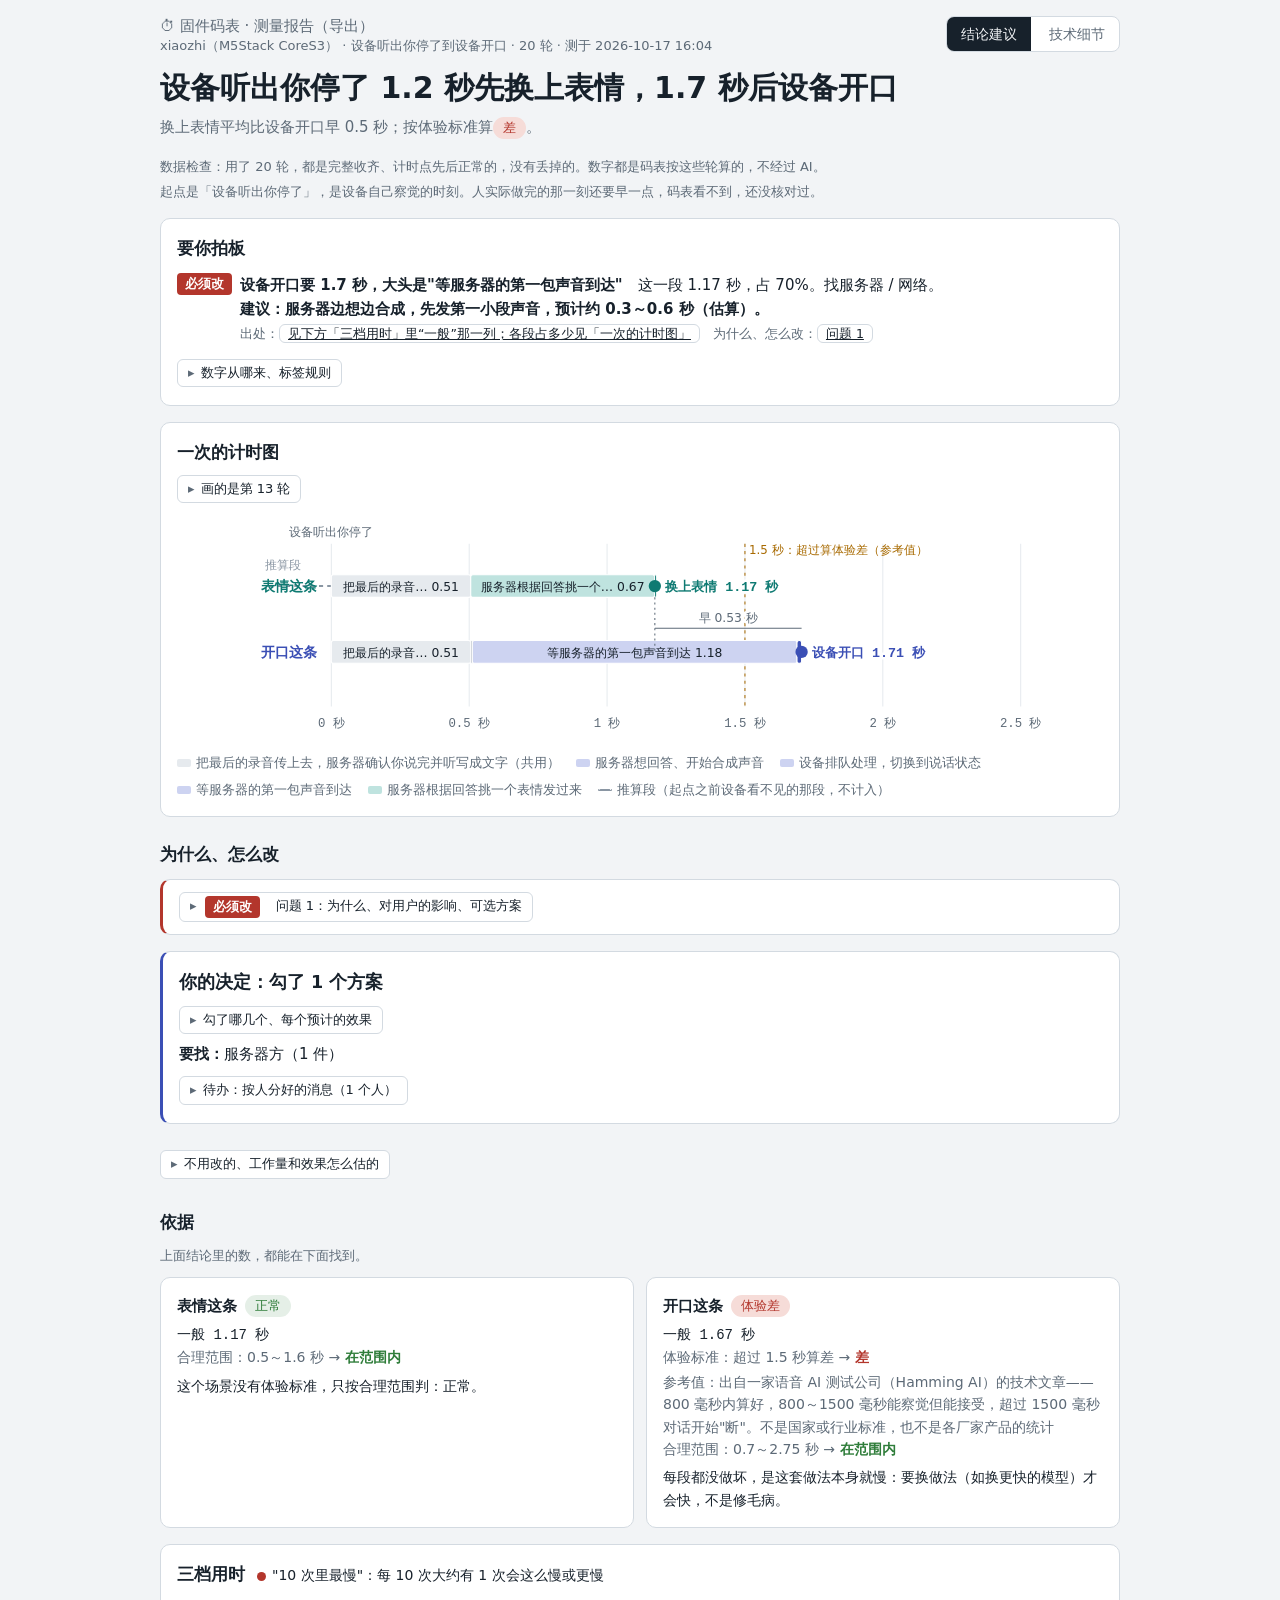
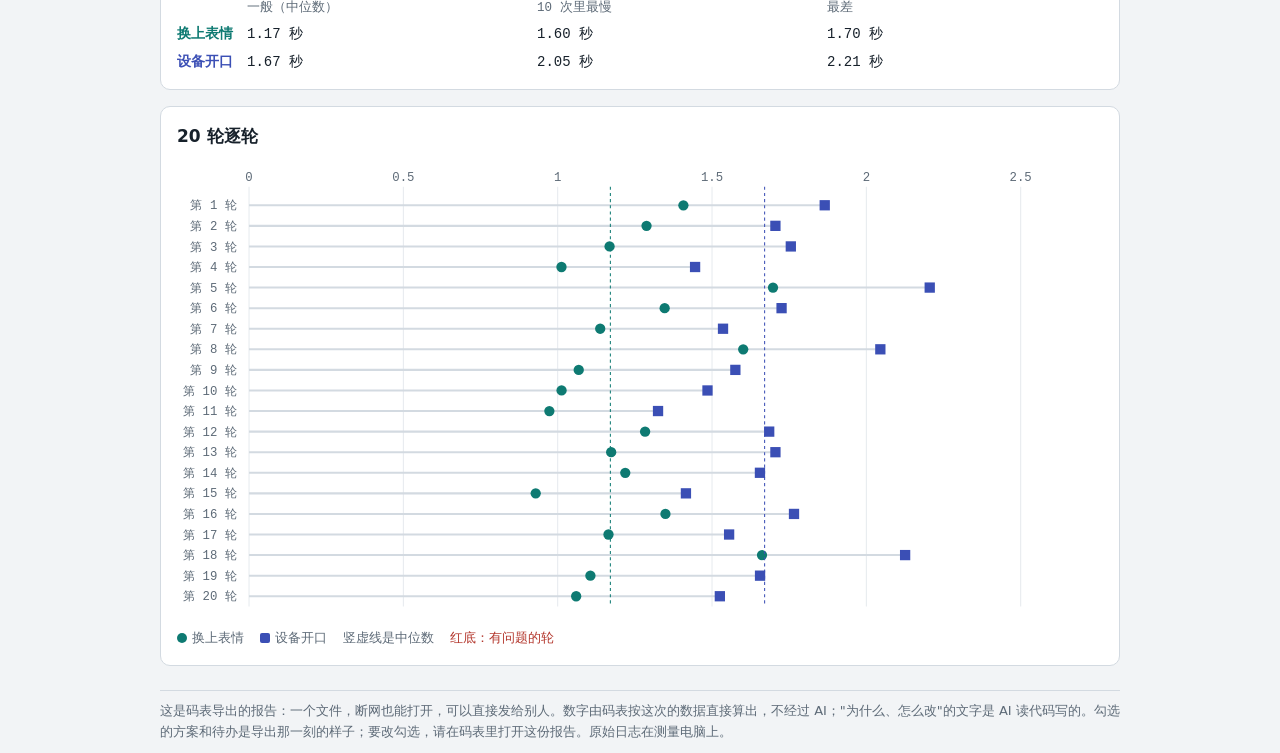
==== docs/示例/小智-说完话到开口.html @ cdbef6f5 "README 加报告样例：小智 10-17 真机实测 20 轮（去掉本机路径）" ====
<!doctype html><html lang="zh-CN"><head><meta charset="utf-8"><meta name="viewport" content="width=device-width,initial-scale=1"><title>码表报告 · xiaozhi（M5Stack CoreS3） · 设备听出你停了到设备开口 · 20 轮</title><style>/* 布局：仪表读数式，图按通用数据画（起点 + 几条线 + 每条线的段） */
:root{
  --bg:#f2f4f6; --panel:#ffffff; --fg:#17212b; --muted:#5d6a77; --line:#d3dae1; --soft:#e6eaee;
  --face:#0e7a72; --face-soft:#bfe3df; --speak:#3b4fb5; --speak-soft:#cdd3f1;
  --ok:#2f7d3a; --warn:#a86a00; --bad:#b3362c; --bad-soft:#f6dcd8; --est:#8a96a3;
  --sans:"Noto Sans SC","PingFang SC","Microsoft YaHei",system-ui,sans-serif;
  --mono:"JetBrains Mono",ui-monospace,"SFMono-Regular",Menlo,Consolas,monospace;
}
@media (prefers-color-scheme: dark){:root:not([data-theme="light"]){
  --bg:#12171c; --panel:#1a2128; --fg:#e4e9ee; --muted:#9aa7b4; --line:#323c46; --soft:#232c35;
  --face:#4cc3b8; --face-soft:#1d4743; --speak:#8b9cf0; --speak-soft:#2c3460;
  --ok:#6cc27a; --warn:#e0a640; --bad:#f07a6e; --bad-soft:#4a2421; --est:#7c8894; color-scheme:dark}}
:root[data-theme="dark"]{
  --bg:#12171c; --panel:#1a2128; --fg:#e4e9ee; --muted:#9aa7b4; --line:#323c46; --soft:#232c35;
  --face:#4cc3b8; --face-soft:#1d4743; --speak:#8b9cf0; --speak-soft:#2c3460;
  --ok:#6cc27a; --warn:#e0a640; --bad:#f07a6e; --bad-soft:#4a2421; --est:#7c8894; color-scheme:dark}
body{background:var(--bg);color:var(--fg);font-family:var(--sans);font-size:15px;line-height:1.6}
.wrap{max-width:980px;margin:0 auto;padding:20px 16px 60px}
.num{font-family:var(--mono);font-variant-numeric:tabular-nums}
header.top{display:flex;flex-wrap:wrap;gap:12px;align-items:center;justify-content:space-between;margin-bottom:16px}
.crumb{color:var(--muted);font-size:13px}
.crumb b{color:var(--fg);font-weight:500}
.drop{border:1.5px dashed var(--line);border-radius:10px;padding:16px;text-align:center;display:flex;flex-direction:column;gap:4px;align-items:center}
.hiwrap{margin-top:12px}.hiwrap>summary{cursor:pointer}
.list .devrow>button.pill{border:1px solid var(--line);border-radius:6px;padding:4px 10px;background:var(--panel);flex:none;font-size:13px}
.devrow{display:flex;justify-content:space-between;align-items:center;gap:8px;padding:6px 2px 10px;border-bottom:1px solid var(--soft)}
.bigask{display:flex;flex-direction:column;align-items:center;gap:6px;text-align:center;border:2px solid var(--speak);border-radius:12px;padding:18px;margin:12px 0}.bigask b{font-size:24px}.bigask.ok{border-color:var(--ok)}.bigask.ok b{color:var(--ok)}
.bgp{font:inherit;display:inline-flex;align-items:center;gap:6px;font-size:13px;color:var(--fg);border:1px solid var(--line);border-radius:999px;padding:3px 10px;margin-right:8px;cursor:pointer;background:var(--panel)}.bgp.ok{color:var(--ok);border-color:var(--ok);cursor:default}.bgp.warn{color:var(--warn);border-color:var(--warn)}
.bgrow{border-top:1px solid var(--line);margin-top:12px;padding-top:10px;font-size:14px;color:var(--fg)}
.bgjob{border-top:1px solid var(--line);margin-top:12px;padding-top:12px}
.chiprow{display:grid;grid-template-columns:7.5em 1fr;gap:10px;align-items:center;margin-top:8px}.chiprow>.note{white-space:nowrap}
.spin{display:inline-block;width:.9em;height:.9em;border:2px solid var(--line);border-top-color:var(--speak);border-radius:50%;animation:sp 1s linear infinite;vertical-align:-2px}@keyframes sp{to{transform:rotate(360deg)}}
.lnk2{border:1px solid var(--line);border-radius:6px;background:none;font:inherit;color:var(--fg);padding:1px 8px;cursor:pointer}
.mock{display:inline-block;font-size:12px;color:var(--warn);border:1px solid var(--warn);border-radius:4px;padding:0 6px;margin-left:8px}
.seg{display:inline-flex;border:1px solid var(--line);border-radius:8px;overflow:hidden;background:var(--panel)}
.seg button{border:0;background:none;color:var(--muted);font:inherit;font-size:14px;padding:6px 14px;cursor:pointer}
.seg button[aria-pressed="true"]{background:var(--fg);color:var(--bg)}
button:focus-visible{outline:2px solid var(--speak);outline-offset:2px}
h1{font-size:clamp(22px,4vw,30px);line-height:1.35;font-weight:700;margin:0 0 6px;text-wrap:balance}
h2{font-size:17px;margin:0 0 10px;font-weight:700}
.sub{color:var(--muted);margin:0 0 18px}
[hidden]{display:none!important}
.panel{background:var(--panel);border:1px solid var(--line);border-radius:10px;padding:16px}
.stack{display:flex;flex-direction:column;gap:16px}
.grid3{display:grid;grid-template-columns:repeat(auto-fit,minmax(240px,1fr));gap:12px}
.chip{display:inline-block;font-size:12.5px;font-weight:500;border-radius:999px;padding:1px 10px;white-space:nowrap}
.c-ok{color:var(--ok);background:color-mix(in srgb,var(--ok) 12%,transparent)}
.c-warn{color:var(--warn);background:color-mix(in srgb,var(--warn) 14%,transparent)}
.c-bad{color:var(--bad);background:var(--bad-soft)}
.c-est{color:var(--est);background:color-mix(in srgb,var(--est) 14%,transparent)}
.legend{display:flex;flex-wrap:wrap;gap:6px 16px;font-size:13px;color:var(--muted);margin-top:8px}
.sw{display:inline-block;width:14px;height:8px;border-radius:2px;vertical-align:middle;margin-right:5px}
.scroll{overflow-x:auto}
svg text{font-family:var(--sans)}
table{border-collapse:collapse;width:100%;font-size:14px}
th,td{text-align:left;padding:8px 10px;border-bottom:1px solid var(--soft);vertical-align:top}
th{color:var(--muted);font-weight:500;font-size:13px}
td.r,th.r{text-align:right}
.late{background:var(--bad-soft)}
.stale{border-color:var(--warn);background:color-mix(in srgb,var(--warn) 8%,transparent)}
.decide li{margin-bottom:6px}
.card h3{margin:0 0 6px;font-size:15px;display:flex;gap:8px;align-items:center;flex-wrap:wrap}
.card p{margin:0;color:var(--muted);font-size:14px}
.big{font-size:28px;font-weight:600;line-height:1.2}
.tiers{display:grid;grid-template-columns:auto repeat(3,1fr);gap:4px 14px;align-items:baseline;font-size:14px}
.tiers .h{color:var(--muted);font-size:12.5px}
.note{font-size:13px;color:var(--muted)}
@media (prefers-reduced-motion:no-preference){.view{animation:fade .25s ease}@keyframes fade{from{opacity:.4}to{opacity:1}}}
.apphd{position:sticky;top:0;z-index:4;background:var(--bg);border-bottom:1px solid var(--line);margin:0 -16px 12px;padding:10px 16px;display:flex;justify-content:space-between;align-items:center;gap:8px}
.brand{border:0;background:none;font:inherit;font-size:17px;font-weight:600;color:var(--fg);cursor:pointer;padding:0}.apphd-r{display:flex;gap:8px}.apphd .pill[aria-current=page]{border-color:var(--fg);color:var(--fg);font-weight:500}
.flow{list-style:none;margin:0 0 14px;padding:0;display:flex;flex-wrap:wrap;gap:6px;align-items:center;font-size:13.5px}.flow li{display:flex;align-items:center;gap:6px;color:var(--muted)}.flow li+li:before{content:'→';color:var(--line)}
.flow .fs{border:1px solid var(--line);border-radius:999px;padding:3px 10px;background:none;font:inherit;color:inherit}.flow .fs.done{color:var(--ok);border-color:color-mix(in srgb,var(--ok) 40%,transparent);cursor:pointer}.flow .fs.cur{color:var(--fg);border-color:var(--fg);font-weight:600}.flow .fs.cur.bad{color:var(--bad);border-color:var(--bad)}.flow .fs.goon{color:var(--fg);border-color:var(--fg);border-style:dashed;cursor:pointer}.flow .fs.skip{text-decoration:line-through;opacity:.55}
.why{border-left:3px solid var(--speak);background:var(--panel);padding:10px 14px;border-radius:0 8px 8px 0;font-size:14px;color:var(--muted);margin-bottom:16px}
.why b{color:var(--fg)}
.field{display:flex;flex-direction:column;gap:6px}
.field label{font-size:13px;color:var(--muted)}
.inrow{display:flex;flex-wrap:wrap;gap:8px}
.inrow input{flex:1 1 260px;min-width:0}
input[type=text]{font:inherit;font-size:15px;padding:9px 12px;border:1px solid var(--line);border-radius:8px;background:var(--bg);color:var(--fg)}
.btn{font:inherit;font-size:14.5px;border:1px solid var(--line);background:var(--panel);color:var(--fg);padding:8px 16px;border-radius:8px;cursor:pointer}
.btn.pri{background:var(--fg);color:var(--bg);border-color:var(--fg)}
.btn:hover{border-color:var(--fg)}
.pills{display:flex;flex-wrap:wrap;gap:6px}
.acts{display:flex;flex-wrap:wrap;gap:8px}
.pill{font:inherit;font-size:13px;border:1px solid var(--line);background:var(--panel);color:var(--fg);padding:3px 10px;border-radius:6px;cursor:pointer}.pill:hover{border-color:var(--fg)}
.status{display:flex;flex-wrap:wrap;gap:6px 16px;font-size:13px;color:var(--muted)}
.dot{display:inline-block;width:8px;height:8px;border-radius:50%;margin-right:6px;vertical-align:middle}
.steps{display:flex;flex-direction:column;gap:14px}
.stepn{font-family:var(--mono);font-size:12px;color:var(--muted)}
.proj{display:flex;flex-direction:column;gap:8px;cursor:pointer;text-align:left;font:inherit;color:inherit}
.proj:hover{border-color:var(--fg)}
.proj .k{font-size:12.5px;color:var(--muted)}
.proj .v{font-size:22px;font-weight:600}
.up{color:var(--bad)} .down{color:var(--ok)}
.chat{display:flex;flex-direction:column;gap:10px}
.msg{max-width:42em;padding:10px 14px;border-radius:10px;font-size:14.5px}
.msg.me{align-self:flex-end;background:var(--fg);color:var(--bg)}
.msg.ai{align-self:flex-start;background:var(--soft)}
.drop{border:2px dashed var(--line);border-radius:10px;padding:22px;text-align:center;color:var(--muted)}
.list{display:flex;flex-direction:column}
.list button{display:flex;justify-content:space-between;gap:12px;flex-wrap:wrap;border:0;border-bottom:1px solid var(--soft);background:none;font:inherit;color:inherit;padding:10px 2px;text-align:left;cursor:pointer}
.list button:hover{color:var(--speak)}
.lrow{display:flex;align-items:center;gap:10px;border-bottom:1px solid var(--soft)}.lrow>button[data-open]{flex:1;border-bottom:0}.list .lrow>button.pill{flex:none;border:1px solid var(--line);border-radius:6px;padding:4px 10px;background:var(--panel);font-size:13px;border-bottom:1px solid var(--line)}
.rtstep{display:grid;grid-template-columns:8.5em 4.5em 1fr;gap:4px 10px;align-items:baseline;padding:8px 0;border-bottom:1px solid var(--soft)}.rtstep.skip{opacity:.6}
.rtta{width:100%;min-height:3.2em;font:inherit;padding:8px;border:1px solid var(--soft);border-radius:8px;background:var(--bg);color:inherit;box-sizing:border-box}
.todo{padding:40px 16px;text-align:center;color:var(--muted)}
.modal{position:fixed;inset:0;z-index:10;background:color-mix(in srgb,var(--fg) 45%,transparent);display:flex;align-items:center;justify-content:center;padding:16px}
.dlg{background:var(--panel);border:1px solid var(--line);border-radius:12px;max-width:520px;width:100%;padding:20px;box-shadow:0 12px 40px color-mix(in srgb,var(--fg) 25%,transparent)}
.dlg h2{font-size:19px}
.dlg .acts{display:flex;flex-wrap:wrap;gap:8px;justify-content:flex-end;margin-top:16px}
.kv{display:grid;grid-template-columns:7em 1fr;gap:4px 12px;font-size:14px;margin:10px 0}
.kv dt{color:var(--muted)} .kv dd{margin:0}
.radio{display:flex;flex-direction:column;gap:8px}
.radio label{display:flex;gap:10px;align-items:flex-start;border:1px solid var(--line);border-radius:8px;padding:10px 12px;cursor:pointer}
.radio label:has(input:checked){border-color:var(--fg)}
.radio small{display:block;color:var(--muted);font-size:13px}
.tabs{display:inline-flex;gap:4px;margin-bottom:8px}
.code{font-family:var(--mono);font-size:13px;background:var(--soft);padding:2px 6px;border-radius:4px}
ol.guide{margin:0;padding-left:1.4em;font-size:14px}
ol.guide li{margin-bottom:4px}
ol.isteps{list-style:none;margin:10px 0;padding:0;font-size:14px}
.istep{display:flex;gap:10px;padding:6px 0;color:var(--muted)}
.istep>b{flex:0 0 22px;height:22px;border-radius:50%;display:grid;place-items:center;font-size:12px;background:var(--soft)}
.istep span{flex:1;min-width:0}.istep small{display:block;font-size:12px;color:var(--muted)}
.istep.ok,.istep.cur,.istep.bad{color:var(--fg)}
.istep.ok>b{background:var(--ok);color:#fff}.istep.cur>b{background:var(--speak);color:#fff}.istep.bad>b{background:var(--bad);color:#fff}
.pbar{display:block;height:6px;background:var(--soft);border-radius:3px;margin-top:4px;overflow:hidden}.pbar i{display:block;height:100%;background:var(--speak);transition:width .4s}
.ilog{display:flex;gap:8px;align-items:center;flex-wrap:wrap;background:var(--soft);border-radius:6px;padding:6px 10px;margin-bottom:8px}
.ilog code{font-family:var(--mono);font-size:12px;flex:1;min-width:0;overflow-wrap:anywhere}
.srow{display:flex;justify-content:space-between;gap:10px;flex-wrap:wrap;padding:6px 0;border-bottom:1px solid var(--soft);font-size:14px}
.srow2{display:grid;grid-template-columns:auto 1fr auto;gap:10px;align-items:start;padding:10px 0;border-bottom:1px solid var(--soft)}
.srow2.off,.cseg.off{opacity:.4}.srow2 .ck{display:flex;gap:6px;align-items:center}
.c-warn{color:var(--warn);background:color-mix(in srgb,var(--warn) 12%,transparent)}.c-face{color:var(--face);background:color-mix(in srgb,var(--face) 12%,transparent)}
.c-speak{color:var(--speak);background:color-mix(in srgb,var(--speak) 12%,transparent)}.c-gray{color:var(--muted);background:var(--soft)}
.detail{background:var(--soft);border-radius:8px;padding:10px 12px}
.h3{font-size:15px;margin:14px 0 6px;display:flex;gap:6px;align-items:center}
.cseg{display:flex;gap:10px;padding:6px 0}.cbar{flex:0 0 6px;border-radius:3px}
.diff{font-family:var(--mono);font-size:12.5px;background:var(--soft);border-radius:6px;padding:8px 10px;overflow-x:auto;margin:8px 0;line-height:1.6}
.diff .add{color:var(--ok)}.diff .more{color:var(--muted)}
.vcards{display:grid;grid-template-columns:repeat(auto-fit,minmax(220px,1fr));gap:10px}
.vcard{border:1px solid var(--line);border-radius:8px;padding:12px}.vcard.on{border-color:var(--ok)}.vcard h3{margin:0 0 4px;font-size:16px}
details.mapbox summary{cursor:pointer;list-style-position:inside}
.rtab{width:100%;border-collapse:collapse;font-size:14px}.rtab th{text-align:left;font-weight:500;color:var(--muted);border-bottom:1px solid var(--line);padding:6px 4px}.rtab td{border-bottom:1px solid var(--soft);padding:6px 4px}.rtab tr.off{opacity:.55}
.phs{display:flex;flex-wrap:wrap;justify-content:center;gap:6px;font-size:14px;color:var(--muted);margin-bottom:14px}.phs b{font-weight:400}.phs .ok{color:var(--ok)}.phs .cur{color:var(--fg);font-weight:600}
.okbar{background:color-mix(in srgb,var(--ok) 12%,var(--panel));border:1px solid var(--ok);border-radius:8px;padding:10px 14px;color:var(--fg);font-weight:600}
.sq[data-tip]{cursor:help}.sq[data-tip]:hover,.sq[data-tip]:focus{outline:2px solid var(--fg);outline-offset:1px}
#tip{position:fixed;z-index:60;pointer-events:none;background:var(--panel);color:var(--fg);border:1px solid var(--line);border-radius:8px;padding:8px 10px;font-size:13px;line-height:1.6;box-shadow:0 4px 14px rgba(0,0,0,.15);max-width:320px}
.eblk{border-top:1px solid var(--line);padding:10px 0 4px}.ehead{display:flex;justify-content:space-between;align-items:center;gap:8px}
.ev{font-size:13px;font-weight:600;padding:2px 8px;border-radius:10px;white-space:nowrap}.ev.ok{color:var(--ok);background:color-mix(in srgb,var(--ok) 12%,transparent)}.ev.warn{color:var(--warn);background:color-mix(in srgb,var(--warn) 14%,transparent)}
.estrip{display:flex;align-items:center;gap:10px;margin:4px 0;flex-wrap:wrap}.elab{font-size:13px;min-width:9em}.ecells{display:flex;gap:2px}.ecell{display:inline-block;height:16px;border-radius:3px;background:var(--line)}
.hit{cursor:help}
.cform{display:grid;grid-template-columns:8em 1fr;gap:16px;margin:16px 0 4px;padding-top:14px;border-top:1px solid var(--line)}.cform dt{font-weight:600;font-size:14px;padding-top:4px}.cform dd{margin:0;min-width:0}
@media (max-width:600px){.cform{grid-template-columns:1fr;gap:4px}.cform dd{margin-bottom:12px}}
.tgl{display:inline-flex;align-items:center;gap:8px;background:none;border:0;font:inherit;font-size:14px;color:var(--fg);cursor:pointer;padding:2px 0}.tgl .trk{width:38px;height:22px;border-radius:11px;background:var(--line);position:relative;transition:background .15s}.tgl .trk::after{content:'';position:absolute;left:3px;top:3px;width:16px;height:16px;border-radius:50%;background:#fff;transition:left .15s;box-shadow:0 1px 2px rgba(0,0,0,.3)}.tgl[aria-checked="true"] .trk{background:var(--ok)}.tgl[aria-checked="true"] .trk::after{left:19px}.tgl:focus-visible{outline:2px solid var(--fg);outline-offset:2px;border-radius:6px}
.errbox{border:1px solid var(--bad);border-left-width:4px;border-radius:8px;padding:10px 14px;background:color-mix(in srgb,var(--bad) 6%,var(--panel));color:var(--fg);font-size:14px;line-height:1.7}
.sqs{display:flex;flex-wrap:wrap;justify-content:center;gap:5px;margin:8px 0}.sq{display:inline-block;width:18px;height:18px;border-radius:4px;border:1px solid var(--line)}
.pickrow{display:flex;flex-wrap:wrap;gap:10px;align-items:center;margin-top:10px}.pickrow label{display:flex;gap:6px;align-items:center;font-size:14px}.pickrow select{font:inherit;font-size:14px;padding:4px 8px;border:1px solid var(--line);border-radius:6px;background:var(--panel);color:var(--fg)}
.tcards{display:grid;grid-template-columns:repeat(auto-fit,minmax(160px,1fr));gap:10px}.tcard{border:1px solid var(--line);border-radius:8px;padding:10px 12px;display:flex;flex-direction:column;gap:2px}.tcard b{font-size:24px}
.chat{display:flex;flex-direction:column;gap:8px}.msg{max-width:85%;padding:8px 12px;border-radius:10px;font-size:14px;line-height:1.6}.msg.you{align-self:flex-end;background:var(--speak-soft)}.msg.ai{align-self:flex-start;background:var(--soft)}
.ruler{display:grid;grid-template-columns:minmax(180px,1fr) minmax(260px,1.6fr);gap:12px;align-items:center;padding:10px 0;border-bottom:1px solid var(--soft)}
@media (max-width:640px){.ruler{grid-template-columns:1fr}}
details.panel>summary{list-style-position:inside}
details.manual{margin-top:8px}
.lvtag{display:inline-block;flex:0 0 auto;font-size:12.5px;font-weight:700;border-radius:4px;padding:1px 8px;margin-right:8px;white-space:nowrap}
.lv-must{background:var(--bad);color:#fff}.lv-should{background:var(--warn);color:#fff}.lv-ok{background:var(--soft);color:var(--muted)}
ul.decide{list-style:none;padding:0;margin:0}ul.decide li{display:flex;align-items:flex-start;gap:0;margin-bottom:12px}
.src{font-size:13px;color:var(--muted)}
.lnk{font:inherit;font-size:12.5px;border:1px solid var(--line);background:var(--panel);color:var(--fg);padding:1px 8px;border-radius:6px;cursor:pointer;margin:2px 0}.lnk:hover{border-color:var(--fg)}
details.lvwhy{margin-top:8px}
.wk{display:inline-block;font-size:12.5px;font-weight:700;border-radius:4px;padding:0 8px}
.wk-s{background:color-mix(in srgb,var(--ok) 16%,transparent);color:var(--ok)}.wk-m{background:color-mix(in srgb,var(--warn) 16%,transparent);color:var(--warn)}.wk-l{background:var(--bad-soft);color:var(--bad)}.wk-u{background:var(--soft);color:var(--muted)}
.tiernote{font-size:14px;font-weight:500;color:var(--fg)}.rdot{display:inline-block;width:9px;height:9px;border-radius:50%;background:var(--bad);margin-right:6px;vertical-align:middle}
.lights{display:flex;flex-wrap:wrap;gap:6px 10px;align-items:center;font-size:14.5px;margin:8px 0 14px}.lsep{color:var(--line)}
.miss{outline:2px solid var(--bad)!important;outline-offset:3px;border-radius:10px}
.toast{position:fixed;left:50%;transform:translateX(-50%);top:90px;z-index:30;padding:12px 22px;border-radius:10px;border:1px solid var(--ok);background:var(--panel);color:var(--fg);font-size:15px;box-shadow:0 8px 28px color-mix(in srgb,var(--fg) 25%,transparent)}
.dlg{max-height:88vh;overflow:auto}
.found{margin:6px 0 10px;padding-left:1.4em;font-size:14px}.found li{margin:2px 0}
.edit{margin:8px 0 4px 34px;padding:10px 12px;border:1px solid var(--line);border-radius:8px;background:var(--soft)}.edit .inrow{margin:6px 0}.edit label{font-size:13.5px;color:var(--muted)}
.dlist .drow{display:grid;grid-template-columns:2em 1fr auto;gap:8px;align-items:center;padding:8px 0;border-bottom:1px solid var(--line)}.dlist pre{grid-column:2/4;margin:4px 0 0}
.need{outline:2px solid var(--warn)!important;outline-offset:3px;border-radius:8px}
/* 点不了的按钮明显发灰；"还差：……"小字放在按钮正下方（决策 143） */
.btn.pri[aria-disabled="true"],.btn[aria-disabled="true"],.btn:disabled,.btn.pri:disabled{background:var(--soft);color:var(--muted);border-color:var(--line);cursor:not-allowed;opacity:.6;box-shadow:none}
.needwrap{display:inline-flex;flex-direction:column;align-items:flex-end;gap:3px;vertical-align:top}
.needwrap .gate{color:var(--warn);font-size:12px;line-height:1.3;white-space:nowrap}.gate.hit{font-weight:600}
.stepcard{border:1px solid var(--line);border-radius:10px;background:var(--panel);padding:12px 16px;margin:0 0 14px}
.stepcard .sc-hd{display:flex;flex-wrap:wrap;gap:4px 12px;align-items:baseline;margin-bottom:6px}.stepcard .sc-hd b{font-size:16px}
.stepcard dl{display:grid;grid-template-columns:5em 1fr;gap:4px 10px;margin:0;font-size:14.5px}.stepcard dt{color:var(--muted)}.stepcard dd{margin:0}
.stepcard dd.sc-todo{font-weight:600}
@media (max-width:560px){.stepcard dl{grid-template-columns:1fr}.stepcard dt{margin-top:4px}}
.flash{animation:hl 1.6s ease}@keyframes hl{0%,40%{box-shadow:0 0 0 3px var(--speak)}100%{box-shadow:none}}
details:not(.panel):not(.mapbox)>summary{display:inline-flex;align-items:center;gap:6px;border:1px solid var(--line);border-radius:6px;padding:3px 10px;font-size:13px;color:var(--fg);background:var(--panel);cursor:pointer;list-style:none;margin:2px 0}
details:not(.panel):not(.mapbox)>summary::-webkit-details-marker{display:none}
details:not(.panel):not(.mapbox)>summary::before{content:'▸';color:var(--muted)}details[open]:not(.panel):not(.mapbox)>summary::before{content:'▾'}
details:not(.panel):not(.mapbox)>summary:hover{border-color:var(--fg)}
.why p{margin:0 0 4px}.why p:last-child{margin:0}
ul.notes{margin:6px 0 0;padding-left:1.2em;font-size:13px;color:var(--muted)}ul.notes li{margin-bottom:3px}
table.num td.r,table.num th.r{white-space:nowrap}
.todo1{border:1px solid var(--line);border-radius:8px;margin-top:10px;overflow:hidden}.todoh{display:flex;justify-content:space-between;align-items:center;gap:8px;flex-wrap:wrap;padding:8px 12px;background:var(--soft)}
.todo1 pre{white-space:pre-wrap;margin:0;padding:12px;font-size:13.5px;font-family:var(--sans);background:var(--bg)}
.optdev{border-left:3px solid var(--line);padding:4px 0 4px 10px;margin-top:8px}.optdev.on{border-left-color:var(--ok)}

#verseg{margin-left:auto}#v-exp{padding:6px 14px;font-size:14px}

/* 选板子：输入框下面直接列出匹配的板子（决策 104） */
.bpick{position:relative;max-width:34em}
.bpick input{width:100%;box-sizing:border-box}
.bdrop{position:absolute;left:0;right:0;top:calc(100% + 4px);z-index:20;max-height:16em;overflow:auto;background:var(--card,var(--bg));border:1px solid var(--line);border-radius:8px;box-shadow:0 6px 20px rgba(0,0,0,.12)}
.bopt{padding:8px 10px;cursor:pointer;font-size:14.5px}
.bopt.hi,.bopt:hover{background:var(--bg2,rgba(0,0,0,.05))}
.bopt[aria-selected="true"]{font-weight:600}

/* 正在做的那一步：序号外面转圈（决策 105） */
.istep.cur>b{position:relative}
.istep.cur>b::after{content:"";position:absolute;inset:-4px;border:2px solid transparent;border-top-color:var(--speak);border-right-color:var(--speak);border-radius:50%;animation:sp 1s linear infinite}
@media (prefers-reduced-motion:reduce){.istep.cur>b::after{animation-duration:3s}}

.logtail{max-height:18em;overflow:auto;background:var(--soft);border-radius:6px;padding:8px 10px;font:12px/1.5 var(--mono);white-space:pre-wrap;overflow-wrap:anywhere;margin:0 0 8px}

/* 选好板子：框里是全称，前面一个对勾（决策 120） */
.bpick.picked input{border-color:var(--ok);padding-left:2em;font-weight:600}
.bpick.picked::before{content:"✓";position:absolute;left:.7em;top:50%;transform:translateY(-50%);color:var(--ok);font-weight:700;pointer-events:none}

/* 提示的颜色跟着内容走（决策 129） */
.toast{display:flex;gap:12px;align-items:flex-start;max-width:min(92vw,560px)}
.toast.t-ok{border-color:var(--ok)}
.toast.t-bad{border-color:var(--bad);border-width:2px;background:color-mix(in srgb,var(--bad) 7%,var(--panel))}
.toast.t-warn{border-color:var(--warn)}
.toast .tclose{border:0;background:none;font-size:20px;line-height:1;cursor:pointer;color:var(--muted);padding:0 2px}

/* 计时图的字垫一层底色：1.5 秒那条竖线不压住字（决策 137） */
svg text.halo{paint-order:stroke;stroke:var(--panel);stroke-width:5px;stroke-linejoin:round}
/* 一排按钮里有一个带"还差"小字：同排的按钮按顶部对齐，不被拉高（决策 143） */
:has(> .needwrap){align-items:flex-start}

.exphead{display:flex;justify-content:space-between;align-items:flex-start;gap:12px;flex-wrap:wrap;margin:16px 0 8px}.exphead h1{font-size:15px;margin:0;color:var(--muted);font-weight:500}.ck{font-size:16px;margin-right:4px}
.expnote{font-size:13px;color:var(--muted);border-top:1px solid var(--line);margin-top:24px;padding-top:10px}
@media print{.tabs{display:none}#v-dev-body{display:block!important;page-break-before:always}}</style></head>
<body><div class="wrap" style="max-width:960px;margin:0 auto;padding:0 16px">
<div class="exphead"><div><h1>⏱ 固件码表 · 测量报告（导出）</h1><div class="note">xiaozhi（M5Stack CoreS3） · 设备听出你停了到设备开口 · 20 轮 · 测于 2026-10-17 16:04</div></div>
<div class="tabs seg" role="group" aria-label="报告版本"><button id="tb-b" aria-pressed="true" onclick="sw('b')">结论建议</button><button id="tb-d" aria-pressed="false" onclick="sw('d')">技术细节</button></div></div>
<div id="v-boss-body"><div class="view"><div class="stack"><div><h1>设备听出你停了 1.2 秒先换上表情，1.7 秒后设备开口</h1><p class="sub">换上表情平均比设备开口早 0.5 秒；按体验标准算<span class="chip c-bad">差</span>。</p><p class="note" style="margin:4px 0 0">数据检查：用了 20 轮，都是完整收齐、计时点先后正常的，没有丢掉的。数字都是码表按这些轮算的，不经过 AI。</p><p class="note" style="margin:4px 0 0">起点是「设备听出你停了」，是设备自己察觉的时刻。人实际做完的那一刻还要早一点，码表看不到，还没核对过。</p></div>
  <section class="panel"><h2>要你拍板</h2><ul class="decide"><li><span class="lvtag lv-must">必须改</span><span><b>设备开口要 1.7 秒，大头是"等服务器的第一包声音到达"</b>　这一段 1.17 秒，占 70%。找服务器 / 网络。<br><b>建议：服务器边想边合成，先发第一小段声音，预计约 0.3～0.6 秒（估算）。</b><br><span class="src">出处：<a href="#sec-tiers" class="lnk">见下方「三档用时」里“一般”那一列；各段占多少见「一次的计时图」</a>　为什么、怎么改：<a href="#fix-0" class="lnk">问题 1</a></span></span></li></ul>
  <details class="lvwhy"><summary>数字从哪来、标签规则</summary><ul class="notes"><li>这里的数字都是码表按这次 20 轮数据直接算出来的，不经过 AI。</li><li>"为什么、怎么改"的文字是 AI 读代码写的。</li><li>要做哪些方案：在下方每个问题的方案表里勾选，结果汇总在 <a href="#my-pick" class="lnk">你的决定</a>。</li></ul>
  <ul class="notes"><li>标签按固定规则从数据算出，不由 AI 判断；只有一条时也照规则标。</li>
  <li><b class="lvtag lv-must">必须改</b>一般用时（中位数）超过"算慢"线，或体验标准判"差"，或"10 次里最慢"超过"算慢"线（每 10 次就有 1 次让人等太久）。</li>
  <li><b class="lvtag lv-should">建议改</b>偶尔特别慢、先后顺序反了，但不到每 10 次一次；或一般用时超出合理范围、没到"算慢"。</li>
  <li><b class="lvtag lv-ok">可以不改</b>在合理范围里，只是占时最多。</li></ul></details></section>
  <section class="panel" id="sec-tl"><h2>一次的计时图</h2><details class="lvwhy" style="margin:-4px 0 8px"><summary>画的是第 13 轮</summary><p class="note" style="margin:4px 0 0">画的是真实的一轮：第 13 轮。20 轮里它最接近一般情况，所以拿它当代表。<br>每轮的情况见下方「20 轮逐轮」图，一般、10 次里最慢、最差见「三档用时」。</p></details><div class="scroll"><svg viewBox="0 0 900 218" style="min-width:640px;width:100%" role="img" aria-label="计时图"><line x1="150" x2="150" y1="30" y2="188" stroke="var(--soft)"></line><text x="150" y="208" text-anchor="middle" font-size="12" fill="var(--muted)" class="num">0 秒</text><line x1="284" x2="284" y1="30" y2="188" stroke="var(--soft)"></line><text x="284" y="208" text-anchor="middle" font-size="12" fill="var(--muted)" class="num">0.5 秒</text><line x1="418" x2="418" y1="30" y2="188" stroke="var(--soft)"></line><text x="418" y="208" text-anchor="middle" font-size="12" fill="var(--muted)" class="num">1 秒</text><line x1="552" x2="552" y1="30" y2="188" stroke="var(--soft)"></line><text x="552" y="208" text-anchor="middle" font-size="12" fill="var(--muted)" class="num">1.5 秒</text><line x1="686" x2="686" y1="30" y2="188" stroke="var(--soft)"></line><text x="686" y="208" text-anchor="middle" font-size="12" fill="var(--muted)" class="num">2 秒</text><line x1="820" x2="820" y1="30" y2="188" stroke="var(--soft)"></line><text x="820" y="208" text-anchor="middle" font-size="12" fill="var(--muted)" class="num">2.5 秒</text><line x1="552" x2="552" y1="30" y2="188" stroke="var(--warn)" stroke-dasharray="3 4"></line><text x="556" y="40" font-size="11.5" fill="var(--warn)">1.5 秒：超过算体验差（参考值）</text><text x="150" y="22" text-anchor="middle" font-size="12" fill="var(--muted)">设备听出你停了</text><line x1="90" x2="150" y1="71" y2="71" stroke="var(--est)" stroke-dasharray="4 4" stroke-width="2"></line><text x="86" y="54" font-size="11.5" fill="var(--est)">推算段</text><text x="136" y="76" text-anchor="end" font-size="14" font-weight="700" fill="var(--face)">表情这条</text><rect x="150" y="60" width="135.51152000000002" height="22" fill="var(--soft)" stroke="var(--panel)" stroke-width="1" rx="2"><title>把最后的录音传上去，服务器确认你说完并听写成文字 0.51 秒</title></rect><text x="217.75576" y="76" text-anchor="middle" font-size="12" fill="var(--fg)">把最后的录音… 0.51<title>把最后的录音传上去，服务器确认你说完并听写成文字</title></text><rect x="285.51152" y="60" width="178.67801199999997" height="22" fill="var(--face-soft)" stroke="var(--panel)" stroke-width="1" rx="2"><title>服务器根据回答挑一个表情发过来 0.67 秒</title></rect><text x="374.850526" y="76" text-anchor="middle" font-size="12" fill="var(--fg)">服务器根据回答挑一个… 0.67<title>服务器根据回答挑一个表情发过来</title></text><rect x="464.189532" y="60" width="2" height="22" fill="var(--face)" stroke="var(--panel)" stroke-width="1" rx="2"><title>设备排队后把表情换上 0.00 秒</title></rect><circle cx="464.42832000000004" cy="71" r="6" fill="var(--face)"></circle><text x="474.42832000000004" y="76" font-size="13" font-weight="700" fill="var(--face)" class="num halo">换上表情 1.17 秒</text><text x="136" y="140" text-anchor="end" font-size="14" font-weight="700" fill="var(--speak)">开口这条</text><rect x="150" y="124" width="135.51152000000002" height="22" fill="var(--soft)" stroke="var(--panel)" stroke-width="1" rx="2"><title>把最后的录音传上去，服务器确认你说完并听写成文字 0.51 秒</title></rect><text x="217.75576" y="140" text-anchor="middle" font-size="12" fill="var(--fg)">把最后的录音… 0.51<title>把最后的录音传上去，服务器确认你说完并听写成文字</title></text><rect x="285.51152" y="124" width="3" height="22" fill="var(--est)" opacity=".6" stroke="var(--panel)" stroke-width="1" rx="1"><title>2 段很短，共 0.01 秒：服务器想回答、开始合成声音 0.00 秒；设备排队处理，切换到说话状态 0.00 秒</title></rect><rect x="287.071012" y="124" width="315.54239599999994" height="22" fill="var(--speak-soft)" stroke="var(--panel)" stroke-width="1" rx="2"><title>等服务器的第一包声音到达 1.18 秒</title></rect><text x="444.84220999999997" y="140" text-anchor="middle" font-size="12" fill="var(--fg)">等服务器的第一包声音到达 1.18<title>等服务器的第一包声音到达</title></text><rect x="602.6134079999999" y="124" width="4.441564000000085" height="22" fill="var(--speak)" stroke="var(--panel)" stroke-width="1" rx="2"><title>设备解开声音并送到喇叭 0.02 秒</title></rect><circle cx="607.054972" cy="135" r="6" fill="var(--speak)"></circle><text x="617.054972" y="140" font-size="13" font-weight="700" fill="var(--speak)" class="num halo">设备开口 1.71 秒</text><line x1="464.42832000000004" x2="464.42832000000004" y1="82" y2="135" stroke="var(--muted)" stroke-dasharray="2 3"></line><line x1="464.42832000000004" x2="607.054972" y1="112" y2="112" stroke="var(--muted)"></line><text x="535.7416460000001" y="106" text-anchor="middle" font-size="12" fill="var(--muted)" class="halo">早 0.53 秒</text></svg></div>
  <div class="legend"><span><i class="sw" style="background:var(--soft)"></i>把最后的录音传上去，服务器确认你说完并听写成文字（共用）</span><span><i class="sw" style="background:var(--speak-soft)"></i>服务器想回答、开始合成声音</span><span><i class="sw" style="background:var(--speak-soft)"></i>设备排队处理，切换到说话状态</span><span><i class="sw" style="background:var(--speak-soft)"></i>等服务器的第一包声音到达</span><span><i class="sw" style="background:var(--face-soft)"></i>服务器根据回答挑一个表情发过来</span><span><i class="sw" style="background:none;border-top:2px dashed var(--est);height:0"></i>推算段（起点之前设备看不见的那段，不计入）</span></div></section>
  <section class="stack"><h2 style="margin:8px 0 -6px">为什么、怎么改</h2><div class="panel" id="fix-0" style="border-left:3px solid var(--bad);padding-top:10px;padding-bottom:10px">
   <details class="fixmore"><summary style="display:inline-flex;gap:8px;align-items:center;flex-wrap:wrap"><span class="lvtag lv-must">必须改</span>问题 1：为什么、对用户的影响、可选方案<span hidden="">0</span></summary>
   <h3 style="margin:10px 0 8px">设备开口要 1.7 秒，大头是"等服务器的第一包声音到达"</h3>
   <p style="margin:0 0 6px"><b>为什么：</b>从说完话到开口，一般要 1.67 秒，体验标准判差。其中约 1.17 秒花在“等服务器的第一包声音到达”这一段，占了七成。这是 20 轮整体的一般水平（第 1～20 轮普遍如此），不是个别轮偶尔变慢：一般 1.17 秒，10 次最慢也只有 1.25 秒。另外，服务器在发来听写文字后几乎马上（约 0.003 秒）就说“开始说话”，所以“服务器想回答”那一段量出来几乎是 0，服务器想回答和合成声音的时间实际都算进了等第一包声音这一段。表情一般在听写文字后约 0.71 秒到，比第一包声音早约 0.46 秒。据此推断：服务器约 0.7 秒时已经有了回答的开头，剩下约 0.46 秒花在合成声音和传输上。服务器里面具体怎么分，码表看不见。</p><p style="margin:0 0 10px"><b>对用户的影响：</b>用户说完话后要等约 1.7 秒才听到回答，最慢一次超过 2.2 秒，会觉得设备反应迟钝、像没听见，忍不住再说一遍或去按按钮。</p>
   <div class="scroll"><table><thead><tr><th></th><th>方案</th><th>效果（估算）</th><th>代价</th><th>工作量</th><th>找谁</th></tr></thead><tbody><tr><td><span class="ck">☑</span></td><td><b>服务器边想边合成，先发第一小段声音</b> <span class="chip c-ok">建议</span></td><td>约 0.3～0.6 秒（估算）</td><td>服务器方要投入开发和调试</td><td><span class="wk wk-u">不确定</span><br><span class="note">改动都在服务器里，码表看不到服务器内部，工作量只能由服务器方评估</span></td><td>服务器方</td></tr><tr><td><span class="ck">☐</span></td><td><b>服务器换更快的回答模型或合成服务，或部署到离设备更近的地方</b></td><td>约 0.2～0.5 秒（估算）</td><td>可能多花服务器或第三方服务的钱，回答质量要重新验收</td><td><span class="wk wk-u">不确定</span><br><span class="note">要看服务器方现在用的是哪个模型、哪个合成服务、部署在哪里，码表看不到</span></td><td>服务器方</td></tr><tr><td><span class="ck">☐</span></td><td><b>设备在等待时先播一个短提示音，让用户知道“听到了”</b></td><td>实际等待时间约 0 秒；用户感觉上的等待约少 1 秒（估算）</td><td>只是掩盖等待，真正的时间没变；每次都听到提示音，有的用户可能会觉得烦</td><td><span class="wk wk-m">中</span><br><span class="note">要动播放流程，还得修改码表的计时标记，不只是加一个声音</span></td><td>固件研发 / 产品</td></tr></tbody></table></div><p style="margin:10px 0 0"><b>建议：</b>主要的时间花在服务器上，设备自己的几段都正常。建议先找服务器方做“边想边合成、先发第一小段声音”。设备播提示音只能让用户感觉快一点，等服务器方改完再决定要不要加。</p></details></div><div class="panel" id="my-pick" style="border-left:3px solid var(--speak)"><h3 style="margin:0 0 4px">你的决定：勾了 1 个方案</h3><details class="lvwhy"><summary>勾了哪几个、每个预计的效果</summary><ul style="margin:6px 0;padding-left:1.2em"><li>问题 1：服务器边想边合成，先发第一小段声音。预计约 0.3～0.6 秒（估算）。</li></ul></details>
   <p style="margin:6px 0"><b>要找：</b>服务器方（1 件）</p>
   
   
   <details class="lvwhy" data-todod="1"><summary>待办：按人分好的消息（1 个人）</summary><p class="note" style="margin:10px 0 6px">按人分好，每人一块，各自复制后贴到钉钉、微信或邮件里发给对方。</p><div class="todo1"><div class="todoh"><b>发给：服务器方</b></div><pre id="todo-0" data-who="服务器方">你好，这次用码表测了设备的反应速度，有 1 件事要请你处理：

1. 服务器边想边合成，先发第一小段声音
   为什么：设备开口要 1.7 秒，大头是"等服务器的第一包声音到达"。从说完话到开口，一般要 1.67 秒，体验标准判差。其中约 1.17 秒花在“等服务器的第一包声音到达”这一段，占了七成。这是 20 轮整体的一般水平（第 1～20 轮普遍如此），不是个别轮偶尔变慢：一般 1.17 秒，10 次最慢也只有 1.25 秒。另外，服务器在发来听写文字后几乎马上（约 0.003 秒）就说“开始说话”，所以“服务器想回答”那一段量出来几乎是 0，服务器想回答和合成声音的时间实际都算进了等第一包声音这一段。表情一般在听写文字后约 0.71 秒到，比第一包声音早约 0.46 秒。据此推断：服务器约 0.7 秒时已经有了回答的开头，剩下约 0.46 秒花在合成声音和传输上。服务器里面具体怎么分，码表看不见。
   怎么做：服务器方：回答一出第一个短句（甚至半句）就马上送去合成，合成出的第一小段立刻下发，不用等整句或整段回答生成完。固件不用改，现在的固件收到声音就能直接播。
   做完的标准：服务器方改完后用码表再测 20 轮：看“等服务器的第一包声音到达”一般值是否从 1.17 秒降到 0.8 秒以下，“开口这条”一般值是否降到 1.3 秒左右、体验标准不再判差；同时确认表情到达和第一包声音的时间差是否缩小。

做完告诉我，我用码表按同样的条件再测一次。</pre></div></details></div><details class="lvwhy"><summary>不用改的、工作量和效果怎么估的</summary><p class="note" style="margin:6px 0 0"><b>不用改的：</b>设备自己负责的几段都正常，不用改：设备排队处理、切换到说话状态一般 0.003 秒；设备解开声音并送到喇叭一般 0.014 秒；设备排队后把表情换上一般 0.001 秒，都在合理范围里。上传录音、听写成文字一般 0.53 秒，也在合理范围内。</p><ul class="notes"><li><b>工作量</b>只分大、中、小，看的是要改多少、要不要别人配合，不折算成天数（码表不知道你们团队的人手和熟练度）。</li><li><span class="wk wk-s">小</span> 改一处　<span class="wk wk-m">中</span> 改几处，或要另一方配合　<span class="wk wk-l">大</span> 新做一块，或要长期维护</li><li><b>效果</b>都是估算：依据是这次的实测数据、代码和公开资料，做完要用码表再测一次才算数。</li><li>码表只给建议，不会自动改代码。</li></ul></details></section>
  <h2 style="margin:12px 0 -6px">依据</h2><p class="note" style="margin:0 0 -6px">上面结论里的数，都能在下面找到。</p>
  <section class="grid3" id="sec-lines"><div class="panel card"><h3>表情这条 <span class="chip c-ok">正常</span></h3><p class="num" style="color:var(--fg)">一般 1.17 秒</p>
     
     <p>合理范围：0.5～1.6 秒 → <b class="down">在范围内</b></p>
     <p style="margin-top:6px;color:var(--fg)">这个场景没有体验标准，只按合理范围判：正常。</p></div><div class="panel card"><h3>开口这条 <span class="chip c-bad">体验差</span></h3><p class="num" style="color:var(--fg)">一般 1.67 秒</p>
     <p>体验标准：超过 1.5 秒算差 → <b class="up">差</b></p><p class="note" style="margin:2px 0 0">参考值：出自一家语音 AI 测试公司（Hamming AI）的技术文章——800 毫秒内算好，800～1500 毫秒能察觉但能接受，超过 1500 毫秒对话开始"断"。不是国家或行业标准，也不是各厂家产品的统计</p>
     <p>合理范围：0.7～2.75 秒 → <b class="down">在范围内</b></p>
     <p style="margin-top:6px;color:var(--fg)">每段都没做坏，是这套做法本身就慢：要换做法（如换更快的模型）才会快，不是修毛病。</p></div></section>
  <section class="panel" id="sec-tiers"><h2 style="display:flex;flex-wrap:wrap;gap:4px 12px;align-items:baseline">三档用时<span class="tiernote"><i class="rdot"></i>"10 次里最慢"：每 10 次大约有 1 次会这么慢或更慢</span></h2><div class="tiers num"><span></span><span class="h">一般（中位数）</span><span class="h">10 次里最慢</span><span class="h">最差</span>
  <b style="color:var(--face);font-family:var(--sans)">换上表情</b><span>1.17 秒</span><span>1.60 秒</span><span>1.70 秒</span><b style="color:var(--speak);font-family:var(--sans)">设备开口</b><span>1.67 秒</span><span>2.05 秒</span><span>2.21 秒</span></div></section>
  <section class="panel" id="sec-rounds"><h2>20 轮逐轮</h2><div class="scroll"><svg viewBox="0 0 900 440" style="min-width:640px;width:100%" role="img" aria-label="逐轮计时"><line x1="70" x2="70" y1="26" y2="434" stroke="var(--soft)"></line><text x="70" y="20" text-anchor="middle" font-size="12" fill="var(--muted)" class="num">0</text><line x1="220" x2="220" y1="26" y2="434" stroke="var(--soft)"></line><text x="220" y="20" text-anchor="middle" font-size="12" fill="var(--muted)" class="num">0.5</text><line x1="370" x2="370" y1="26" y2="434" stroke="var(--soft)"></line><text x="370" y="20" text-anchor="middle" font-size="12" fill="var(--muted)" class="num">1</text><line x1="520" x2="520" y1="26" y2="434" stroke="var(--soft)"></line><text x="520" y="20" text-anchor="middle" font-size="12" fill="var(--muted)" class="num">1.5</text><line x1="670" x2="670" y1="26" y2="434" stroke="var(--soft)"></line><text x="670" y="20" text-anchor="middle" font-size="12" fill="var(--muted)" class="num">2</text><line x1="820" x2="820" y1="26" y2="434" stroke="var(--soft)"></line><text x="820" y="20" text-anchor="middle" font-size="12" fill="var(--muted)" class="num">2.5</text><text x="58" y="48" text-anchor="end" font-size="12" fill="var(--muted)" class="num">第 1 轮</text><line x1="70" x2="629.5513000000001" y1="44" y2="44" stroke="var(--line)" stroke-width="2"></line><circle cx="492.187" cy="44" r="5" fill="var(--face)"></circle><rect x="624.5513000000001" y="39" width="10" height="10" fill="var(--speak)"></rect><text x="58" y="68" text-anchor="end" font-size="12" fill="var(--muted)" class="num">第 2 轮</text><line x1="70" x2="581.6089" y1="64" y2="64" stroke="var(--line)" stroke-width="2"></line><circle cx="456.34180000000003" cy="64" r="5" fill="var(--face)"></circle><rect x="576.6089" y="59" width="10" height="10" fill="var(--speak)"></rect><text x="58" y="88" text-anchor="end" font-size="12" fill="var(--muted)" class="num">第 3 轮</text><line x1="70" x2="596.5885" y1="84" y2="84" stroke="var(--line)" stroke-width="2"></line><circle cx="420.41889999999995" cy="84" r="5" fill="var(--face)"></circle><rect x="591.5885" y="79" width="10" height="10" fill="var(--speak)"></rect><text x="58" y="108" text-anchor="end" font-size="12" fill="var(--muted)" class="num">第 4 轮</text><line x1="70" x2="503.53779999999995" y1="104" y2="104" stroke="var(--line)" stroke-width="2"></line><circle cx="373.6903" cy="104" r="5" fill="var(--face)"></circle><rect x="498.53779999999995" y="99" width="10" height="10" fill="var(--speak)"></rect><text x="58" y="128" text-anchor="end" font-size="12" fill="var(--muted)" class="num">第 5 轮</text><line x1="70" x2="731.6010999999999" y1="124" y2="124" stroke="var(--line)" stroke-width="2"></line><circle cx="579.2731" cy="124" r="5" fill="var(--face)"></circle><rect x="726.6010999999999" y="119" width="10" height="10" fill="var(--speak)"></rect><text x="58" y="148" text-anchor="end" font-size="12" fill="var(--muted)" class="num">第 6 轮</text><line x1="70" x2="587.5980999999999" y1="144" y2="144" stroke="var(--line)" stroke-width="2"></line><circle cx="473.9665" cy="144" r="5" fill="var(--face)"></circle><rect x="582.5980999999999" y="139" width="10" height="10" fill="var(--speak)"></rect><text x="58" y="168" text-anchor="end" font-size="12" fill="var(--muted)" class="num">第 7 轮</text><line x1="70" x2="530.6899000000001" y1="164" y2="164" stroke="var(--line)" stroke-width="2"></line><circle cx="411.3283" cy="164" r="5" fill="var(--face)"></circle><rect x="525.6899000000001" y="159" width="10" height="10" fill="var(--speak)"></rect><text x="58" y="188" text-anchor="end" font-size="12" fill="var(--muted)" class="num">第 8 轮</text><line x1="70" x2="683.5951000000001" y1="184" y2="184" stroke="var(--line)" stroke-width="2"></line><circle cx="550.3072" cy="184" r="5" fill="var(--face)"></circle><rect x="678.5951000000001" y="179" width="10" height="10" fill="var(--speak)"></rect><text x="58" y="208" text-anchor="end" font-size="12" fill="var(--muted)" class="num">第 9 轮</text><line x1="70" x2="542.6848" y1="204" y2="204" stroke="var(--line)" stroke-width="2"></line><circle cx="390.4456" cy="204" r="5" fill="var(--face)"></circle><rect x="537.6848" y="199" width="10" height="10" fill="var(--speak)"></rect><text x="58" y="228" text-anchor="end" font-size="12" fill="var(--muted)" class="num">第 10 轮</text><line x1="70" x2="515.6062" y1="224" y2="224" stroke="var(--line)" stroke-width="2"></line><circle cx="373.7614" cy="224" r="5" fill="var(--face)"></circle><rect x="510.60619999999994" y="219" width="10" height="10" fill="var(--speak)"></rect><text x="58" y="248" text-anchor="end" font-size="12" fill="var(--muted)" class="num">第 11 轮</text><line x1="70" x2="467.5324" y1="244" y2="244" stroke="var(--line)" stroke-width="2"></line><circle cx="361.909" cy="244" r="5" fill="var(--face)"></circle><rect x="462.5324" y="239" width="10" height="10" fill="var(--speak)"></rect><text x="58" y="268" text-anchor="end" font-size="12" fill="var(--muted)" class="num">第 12 轮</text><line x1="70" x2="575.5708" y1="264" y2="264" stroke="var(--line)" stroke-width="2"></line><circle cx="454.9582" cy="264" r="5" fill="var(--face)"></circle><rect x="570.5708" y="259" width="10" height="10" fill="var(--speak)"></rect><text x="58" y="288" text-anchor="end" font-size="12" fill="var(--muted)" class="num">第 13 轮</text><line x1="70" x2="581.6287" y1="284" y2="284" stroke="var(--line)" stroke-width="2"></line><circle cx="421.97200000000004" cy="284" r="5" fill="var(--face)"></circle><rect x="576.6287" y="279" width="10" height="10" fill="var(--speak)"></rect><text x="58" y="308" text-anchor="end" font-size="12" fill="var(--muted)" class="num">第 14 轮</text><line x1="70" x2="566.5879" y1="304" y2="304" stroke="var(--line)" stroke-width="2"></line><circle cx="435.6721" cy="304" r="5" fill="var(--face)"></circle><rect x="561.5879" y="299" width="10" height="10" fill="var(--speak)"></rect><text x="58" y="328" text-anchor="end" font-size="12" fill="var(--muted)" class="num">第 15 轮</text><line x1="70" x2="494.64940000000007" y1="324" y2="324" stroke="var(--line)" stroke-width="2"></line><circle cx="348.6433" cy="324" r="5" fill="var(--face)"></circle><rect x="489.64940000000007" y="319" width="10" height="10" fill="var(--speak)"></rect><text x="58" y="348" text-anchor="end" font-size="12" fill="var(--muted)" class="num">第 16 轮</text><line x1="70" x2="599.6872000000001" y1="344" y2="344" stroke="var(--line)" stroke-width="2"></line><circle cx="474.73089999999996" cy="344" r="5" fill="var(--face)"></circle><rect x="594.6872000000001" y="339" width="10" height="10" fill="var(--speak)"></rect><text x="58" y="368" text-anchor="end" font-size="12" fill="var(--muted)" class="num">第 17 轮</text><line x1="70" x2="536.6125000000001" y1="364" y2="364" stroke="var(--line)" stroke-width="2"></line><circle cx="419.3719" cy="364" r="5" fill="var(--face)"></circle><rect x="531.6125000000001" y="359" width="10" height="10" fill="var(--speak)"></rect><text x="58" y="388" text-anchor="end" font-size="12" fill="var(--muted)" class="num">第 18 轮</text><line x1="70" x2="707.6788" y1="384" y2="384" stroke="var(--line)" stroke-width="2"></line><circle cx="568.5876999999999" cy="384" r="5" fill="var(--face)"></circle><rect x="702.6788" y="379" width="10" height="10" fill="var(--speak)"></rect><text x="58" y="408" text-anchor="end" font-size="12" fill="var(--muted)" class="num">第 19 轮</text><line x1="70" x2="566.6814999999999" y1="404" y2="404" stroke="var(--line)" stroke-width="2"></line><circle cx="401.79910000000007" cy="404" r="5" fill="var(--face)"></circle><rect x="561.6814999999999" y="399" width="10" height="10" fill="var(--speak)"></rect><text x="58" y="428" text-anchor="end" font-size="12" fill="var(--muted)" class="num">第 20 轮</text><line x1="70" x2="527.6191000000001" y1="424" y2="424" stroke="var(--line)" stroke-width="2"></line><circle cx="387.95379999999994" cy="424" r="5" fill="var(--face)"></circle><rect x="522.6191000000001" y="419" width="10" height="10" fill="var(--speak)"></rect><line x1="421.19545" x2="421.19545" y1="26" y2="434" stroke="var(--face)" stroke-dasharray="3 3"></line><line x1="571.12615" x2="571.12615" y1="26" y2="434" stroke="var(--speak)" stroke-dasharray="3 3"></line></svg></div>
  <div class="legend"><span><i class="sw" style="background:var(--face);width:10px;height:10px;border-radius:50%"></i>换上表情</span><span><i class="sw" style="background:var(--speak);width:10px;height:10px;"></i>设备开口</span><span>竖虚线是中位数</span><span style="color:var(--bad)">红底：有问题的轮</span></div></section></div></div></div><div id="v-dev-body" hidden><div class="view"><div class="stack"><div><h1>技术细节</h1><p class="sub">在代码哪里、具体怎么改、怎么验证。单位秒。<br>段名和代码位置来自找关键步骤的结果，合理范围来自码表自带的标准文件。</p></div>
  <section class="panel"><h2>测量条件</h2><dl class="kv" style="grid-template-columns:6em 1fr"><dt>项目</dt><dd>xiaozhi，芯片 ESP32-S3，板子 m5stack/core-s3</dd><dt>合理范围</dt><dd>码表自带的标准：小智（xiaozhi-esp32 c0fe42a）对话：先换表情、再开口（按代码位置对上 8 个计时点）</dd>
   <dt>计时点开销</dt><dd>每个计时点往调试口打印一行，约 0.002～0.003 秒（按调试口速度推算，未实测）。<br>一轮最多经过 8 个计时点，设备那几段的数字最多偏大约 0.016～0.024 秒；服务器、网络那几段不受影响。<br>想确认开销，可以在"插计时点和烧录"页切回原版，各收一次比较。</dd></dl></section>
  <section class="panel scroll"><h2 style="display:flex;flex-wrap:wrap;gap:8px;align-items:center">分段用时</h2><table class="num"><thead><tr><th>段（计时点）</th><th>代码位置</th><th>谁负责</th><th class="r">中位数</th><th class="r">最小～最大</th><th class="r">合理</th><th>判断</th></tr></thead><tbody><tr><td style="font-family:var(--sans)">把最后的录音传上去，服务器确认你说完并听写成文字（P1→P2）</td><td><span class="code">application.cc 第 656 行</span></td><td style="font-family:var(--sans)">网络 / 服务器</td><td class="r">0.53</td><td class="r">0.17～1.08</td><td class="r">0.3～1</td><td style="font-family:var(--sans)"><span class="chip c-ok">正常</span> <span class="chip c-gray">设备外</span></td></tr><tr><td style="font-family:var(--sans)">服务器想回答、开始合成声音（P2→P5）</td><td><span class="code">application.cc 第 625 行</span></td><td style="font-family:var(--sans)">服务器 / 网络</td><td class="r">0.00</td><td class="r">0.00～0.01</td><td class="r">0.4～1.5</td><td style="font-family:var(--sans)"><span class="chip c-ok">正常</span> <span class="chip c-gray">设备外</span></td></tr><tr><td style="font-family:var(--sans)">设备排队处理，切换到说话状态（P5→P6）</td><td><span class="code">application.cc 第 1054 行</span></td><td style="font-family:var(--sans)">固件</td><td class="r">0.00</td><td class="r">0.00～0.02</td><td class="r">0.002～0.025</td><td style="font-family:var(--sans)"><span class="chip c-ok">正常</span></td></tr><tr><td style="font-family:var(--sans)">等服务器的第一包声音到达（P6→P7）</td><td><span class="code">application.cc 第 555 行</span></td><td style="font-family:var(--sans)">服务器 / 网络</td><td class="r">1.17</td><td class="r">0.74～1.57</td><td class="r">—</td><td style="font-family:var(--sans)"><span class="chip c-gray">还没有合理范围</span> <span class="chip c-gray">设备外</span></td></tr><tr><td style="font-family:var(--sans)">设备解开声音并送到喇叭（P7→P8）</td><td><span class="code">audio_service.cc 第 351 行</span></td><td style="font-family:var(--sans)">固件 / 硬件</td><td class="r">0.01</td><td class="r">0.01～0.02</td><td class="r">0.002～0.03</td><td style="font-family:var(--sans)"><span class="chip c-gray">推算</span></td></tr><tr><td style="font-family:var(--sans)">服务器根据回答挑一个表情发过来（P2→P3）</td><td><span class="code">application.cc 第 671 行</span></td><td style="font-family:var(--sans)">服务器 / 网络</td><td class="r">0.71</td><td class="r">0.41～1.12</td><td class="r">0.2～0.6</td><td style="font-family:var(--sans)"><span class="chip c-gray">推算</span> <span class="chip c-gray">设备外</span></td></tr><tr><td style="font-family:var(--sans)">设备排队后把表情换上（P3→P4）</td><td><span class="code">application.cc 第 674 行</span></td><td style="font-family:var(--sans)">固件</td><td class="r">0.00</td><td class="r">0.00～0.00</td><td class="r">0.001～0.02</td><td style="font-family:var(--sans)"><span class="chip c-ok">正常</span></td></tr><tr><td style="font-family:var(--sans)"><b>表情这条合计</b>：把最后的录音传上去，服务器确认你说完并听写成文字 → 服务器根据回答挑一个表情发过来 → 设备排队后把表情换上</td><td></td><td></td><td class="r">1.17</td><td class="r">0.93～1.70</td><td class="r">0.5～1.6</td><td style="font-family:var(--sans)"><span class="chip c-ok">正常</span></td></tr><tr><td style="font-family:var(--sans)"><b>开口这条合计</b>：把最后的录音传上去，服务器确认你说完并听写成文字 → 服务器想回答、开始合成声音 → 设备排队处理，切换到说话状态 → 等服务器的第一包声音到达 → 设备解开声音并送到喇叭</td><td></td><td></td><td class="r">1.67</td><td class="r">1.33～2.21</td><td class="r">0.7～2.75</td><td style="font-family:var(--sans)"><span class="chip c-ok">正常</span> <span class="chip c-bad">体验差</span></td></tr></tbody></table></section>
  <section class="panel scroll"><h2>有问题的轮</h2><p class="note">没有。</p></section><section class="panel"><h2>怎么改</h2><p class="note" style="margin:-4px 0 10px">每个方案的改法都列出来；"已选"跟着结论建议里的勾选走，改了勾选这里会跟着变。</p><div style="margin-bottom:16px"><h3 style="margin:0 0 6px;font-size:15px;display:flex;gap:8px;align-items:center;flex-wrap:wrap"><span class="lvtag lv-must">必须改</span>问题 1：设备开口要 1.7 秒，大头是"等服务器的第一包声音到达"</h3>
   <table><tbody><tr><th style="width:7em">数据</th><td>20 轮实测：说完到开口一般 1.67 秒，10 次最慢 2.05，最慢 2.21（第 1～20 轮整体，码表没给出每轮明细，没法指出最慢那次是第几轮）。分段一般值：听写 0.526 + 服务器想回答 0.003 + 设备切换 0.003 + 等第一包声音 1.172 + 解码播放 0.014 ≈ 1.72 秒，和端到端的 1.67 秒对得上。表情在听写后约 0.712 秒到，比第一包声音早约 0.46 秒（推断）。</td></tr><tr><th>原因</th><td>main/application.cc 第 624～628 行：收到 tts start 时只做 Schedule 和 SetDeviceState(kDeviceStateSpeaking)；第 1046～1054 行切换状态并 ResetDecoder，一共约 6 毫秒，没有阻塞。第 554～557 行：OnIncomingAudio 在 speaking 状态下直接 PushPacketToDecodeQueue；main/audio/audio_service.cc 第 381～409 行解码、第 351 行 OutputData 送喇叭，合计约 14 毫秒。也就是说，从第一包声音到达到开口，固件只占几十毫秒。服务器发完 stt 后约 3 毫秒就发了 tts start，所以 P2→P5 量不到 LLM 的时间，LLM 首字延迟和 TTS 首包延迟都落在 P6→P7 里（推断）。llm emotion 消息大约在 LLM 有首段输出时下发，据此推断 LLM 首段约 0.7 秒，TTS 首包加网络约 0.46 秒，需要服务器方用自己的日志确认。</td></tr><tr><th>怎么复测</th><td>服务器方改完后用码表再测 20 轮：看“等服务器的第一包声音到达”一般值是否从 1.17 秒降到 0.8 秒以下，“开口这条”一般值是否降到 1.3 秒左右、体验标准不再判差；同时确认表情到达和第一包声音的时间差是否缩小。</td></tr></tbody></table>
   <div class="optdev on"><b>服务器边想边合成，先发第一小段声音</b> <span class="chip c-ok">已选</span><ul class="notes"><li>改法：服务器方：回答一出第一个短句（甚至半句）就马上送去合成，合成出的第一小段立刻下发，不用等整句或整段回答生成完。固件不用改，现在的固件收到声音就能直接播。</li><li>改动大小：固件不改；服务器改动量要服务器方评估</li><li>风险：第一句切得太短，语气可能不自然；服务器要处理好分段之间的衔接</li></ul></div><div class="optdev "><b>服务器换更快的回答模型或合成服务，或部署到离设备更近的地方</b> <span class="chip c-gray">没选</span><ul class="notes"><li>改法：服务器方：评估回答模型出第一个字有多快、合成服务出第一包声音有多快，换更快的方案或就近部署；或者把第一包声音的长度调小，先发出去。固件不改。</li><li>改动大小：固件不改</li><li>风险：换更快的模型，回答质量可能下降；换服务商或换部署地点会多一笔费用</li></ul></div><div class="optdev "><b>设备在等待时先播一个短提示音，让用户知道“听到了”</b> <span class="chip c-gray">没选</span><ul class="notes"><li>改法：固件研发：在 main/application.cc 第 625～628 行，收到“开始说话”切到说话状态时，播一个本地很短的提示音或语气词（参考现有的本地提示音播放方式，例如 Alert 里用的 OGG 音效）。注意：本地提示音会走同一条播放队列，会让码表里的“设备开口”提前触发，需要加个标记区分，免得测量结果失真。</li><li>改动大小：约 20～30 行，以新增为主</li><li>风险：提示音会和服务器的第一包声音挤在一起，处理不好会有一点卡顿；码表的“设备开口”计时会被干扰</li></ul></div></div>
   <p class="note" style="margin:0">改法是 AI 读代码后给的思路，没有实现、没有测过；代码位置按这次识别结果。码表不会自动改代码。</p></section>
  <section class="panel scroll"><h2>这次测试本身用了多久</h2><p class="note" style="margin:-4px 0 8px">码表自己记的每段开始、结束时间；按第一次测的标准判。等人的时间不算进各段。</p>
  <table class="num"><thead><tr><th>四笔账</th><th class="r">合计</th><th>标准</th><th>判断</th></tr></thead><tbody>
  <tr><td style="font-family:var(--sans)"><b>码表耗时</b></td><td class="r">4 分 30 秒</td><td style="font-family:var(--sans)">好 ≤8 分 0 秒，能忍 ≤15 分 0 秒</td><td><span class="chip c-ok">好</span></td></tr>
  <tr><td style="font-family:var(--sans)">被测设备的时间</td><td class="r">1 分 7 秒</td><td style="font-family:var(--sans)">不考码表（设备反应、放完回答）</td><td></td></tr>
  <tr><td style="font-family:var(--sans)">人配合</td><td class="r">2 分 48 秒</td><td style="font-family:var(--sans)">好 ≤12 分 0 秒</td><td><span class="chip c-ok">好</span></td></tr>
  <tr><td style="font-family:var(--sans)">等人</td><td class="r">31.2 秒</td><td style="font-family:var(--sans)">不算</td><td></td></tr></tbody></table>
  <p style="margin:8px 0">说了 21 句（试一次 + 多轮实测）· 补测 0 轮 · 弹提示 0 次 · 点了 6 次 · 调用大模型 3 次</p>
  <details class="lvwhy"><summary>每段用时</summary><table class="num"><thead><tr><th>段</th><th class="r">用时</th><th>记在</th><th>标准</th><th>判断</th></tr></thead><tbody><tr><td style="font-family:var(--sans)">选源码、板子、写测什么</td><td class="r">19.0 秒</td><td style="font-family:var(--sans)">人配合</td><td style="font-family:var(--sans)">好 ≤2 分 0 秒，能忍 ≤5 分 0 秒</td><td style="font-family:var(--sans)"><span class="chip c-ok">好</span></td></tr><tr><td style="font-family:var(--sans)">找关键步骤</td><td class="r">1 分 52 秒</td><td style="font-family:var(--sans)">码表耗时</td><td style="font-family:var(--sans)">好 ≤2 分 0 秒，能忍 ≤5 分 0 秒</td><td style="font-family:var(--sans)"><span class="chip c-ok">好</span></td></tr><tr><td style="font-family:var(--sans)">核对步骤</td><td class="r">30.7 秒</td><td style="font-family:var(--sans)">人配合</td><td style="font-family:var(--sans)">—</td><td style="font-family:var(--sans)"></td></tr><tr><td style="font-family:var(--sans)">插计时点</td><td class="r">59.4 秒</td><td style="font-family:var(--sans)">码表耗时</td><td style="font-family:var(--sans)">好 ≤1 分 30 秒，能忍 ≤3 分 0 秒</td><td style="font-family:var(--sans)"><span class="chip c-ok">好</span> <span class="note">用核对时提前准备好的插法</span></td></tr><tr><td style="font-family:var(--sans)">看改动、确认</td><td class="r">2.8 秒</td><td style="font-family:var(--sans)">人配合</td><td style="font-family:var(--sans)">—</td><td style="font-family:var(--sans)"></td></tr><tr><td style="font-family:var(--sans)">编译计时版</td><td class="r">16.4 秒</td><td style="font-family:var(--sans)">码表耗时</td><td style="font-family:var(--sans)">好 ≤1 分 0 秒，能忍 ≤3 分 0 秒</td><td style="font-family:var(--sans)"><span class="chip c-ok">好</span></td></tr><tr><td style="font-family:var(--sans)">烧录</td><td class="r">22.0 秒</td><td style="font-family:var(--sans)">码表耗时</td><td style="font-family:var(--sans)">好 ≤30.0 秒，能忍 ≤1 分 0 秒</td><td style="font-family:var(--sans)"><span class="chip c-ok">好</span></td></tr><tr><td style="font-family:var(--sans)">试一次</td><td class="r">1 分 4 秒</td><td style="font-family:var(--sans)">人配合</td><td style="font-family:var(--sans)">好 ≤1 分 0 秒，能忍 ≤2 分 0 秒</td><td style="font-family:var(--sans)"><span class="chip c-warn">能忍</span></td></tr><tr><td style="font-family:var(--sans)">多轮实测</td><td class="r">1 分 58 秒<br><span class="note">每轮 5.9 秒</span></td><td style="font-family:var(--sans)">人配合 + 被测设备</td><td style="font-family:var(--sans)">每轮 好 ≤25.0 秒，能忍 ≤36.0 秒</td><td style="font-family:var(--sans)"><span class="chip c-ok">好</span></td></tr><tr><td style="font-family:var(--sans)">写"为什么、怎么改"</td><td class="r">1 分 1 秒</td><td style="font-family:var(--sans)">码表耗时</td><td style="font-family:var(--sans)">好 ≤1 分 0 秒，能忍 ≤3 分 0 秒</td><td style="font-family:var(--sans)"><span class="chip c-warn">能忍</span></td></tr><tr><td style="font-family:var(--sans)">导出报告</td><td class="r">没记下</td><td style="font-family:var(--sans)">码表耗时</td><td style="font-family:var(--sans)">—</td><td style="font-family:var(--sans)"> <span class="note">没记下</span></td></tr><tr><td style="font-family:var(--sans)">还原成原版</td><td class="r">没记下</td><td style="font-family:var(--sans)">码表耗时</td><td style="font-family:var(--sans)">好 ≤1 分 0 秒，能忍 ≤2 分 0 秒</td><td style="font-family:var(--sans)"> <span class="note">没记下</span></td></tr></tbody></table>
  <ul class="notes"><li>等人：等设备插上 31.2 秒</li></ul></details></section>
  <section class="panel"><h2>原始日志</h2><p style="margin:0 0 8px"><span class="code">（原始日志在测量电脑上）</span></p><ul class="notes" style="margin:0 0 8px"><li>设备调试口输出的原样记录，没有删改：固件原有的日志和码表插的计时点行（FSW 开头）都在里面。</li><li>报告里所有数字都从这份文件算出来。</li><li>合理范围改过以后，报告顶上会提示用新范围更新，不用重测。</li></ul><div class="acts"></div></section></div></div></div>
<p class="expnote">这是码表导出的报告：一个文件，断网也能打开，可以直接发给别人。数字由码表按这次的数据直接算出，不经过 AI；"为什么、怎么改"的文字是 AI 读代码写的。勾选的方案和待办是导出那一刻的样子；要改勾选，请在码表里打开这份报告。原始日志在测量电脑上。</p></div>
<script>function sw(v){document.getElementById('v-boss-body').hidden=v!=='b';document.getElementById('v-dev-body').hidden=v!=='d';document.getElementById('tb-b').setAttribute('aria-pressed',v==='b');document.getElementById('tb-d').setAttribute('aria-pressed',v==='d');scrollTo(0,0)}</script></body></html>
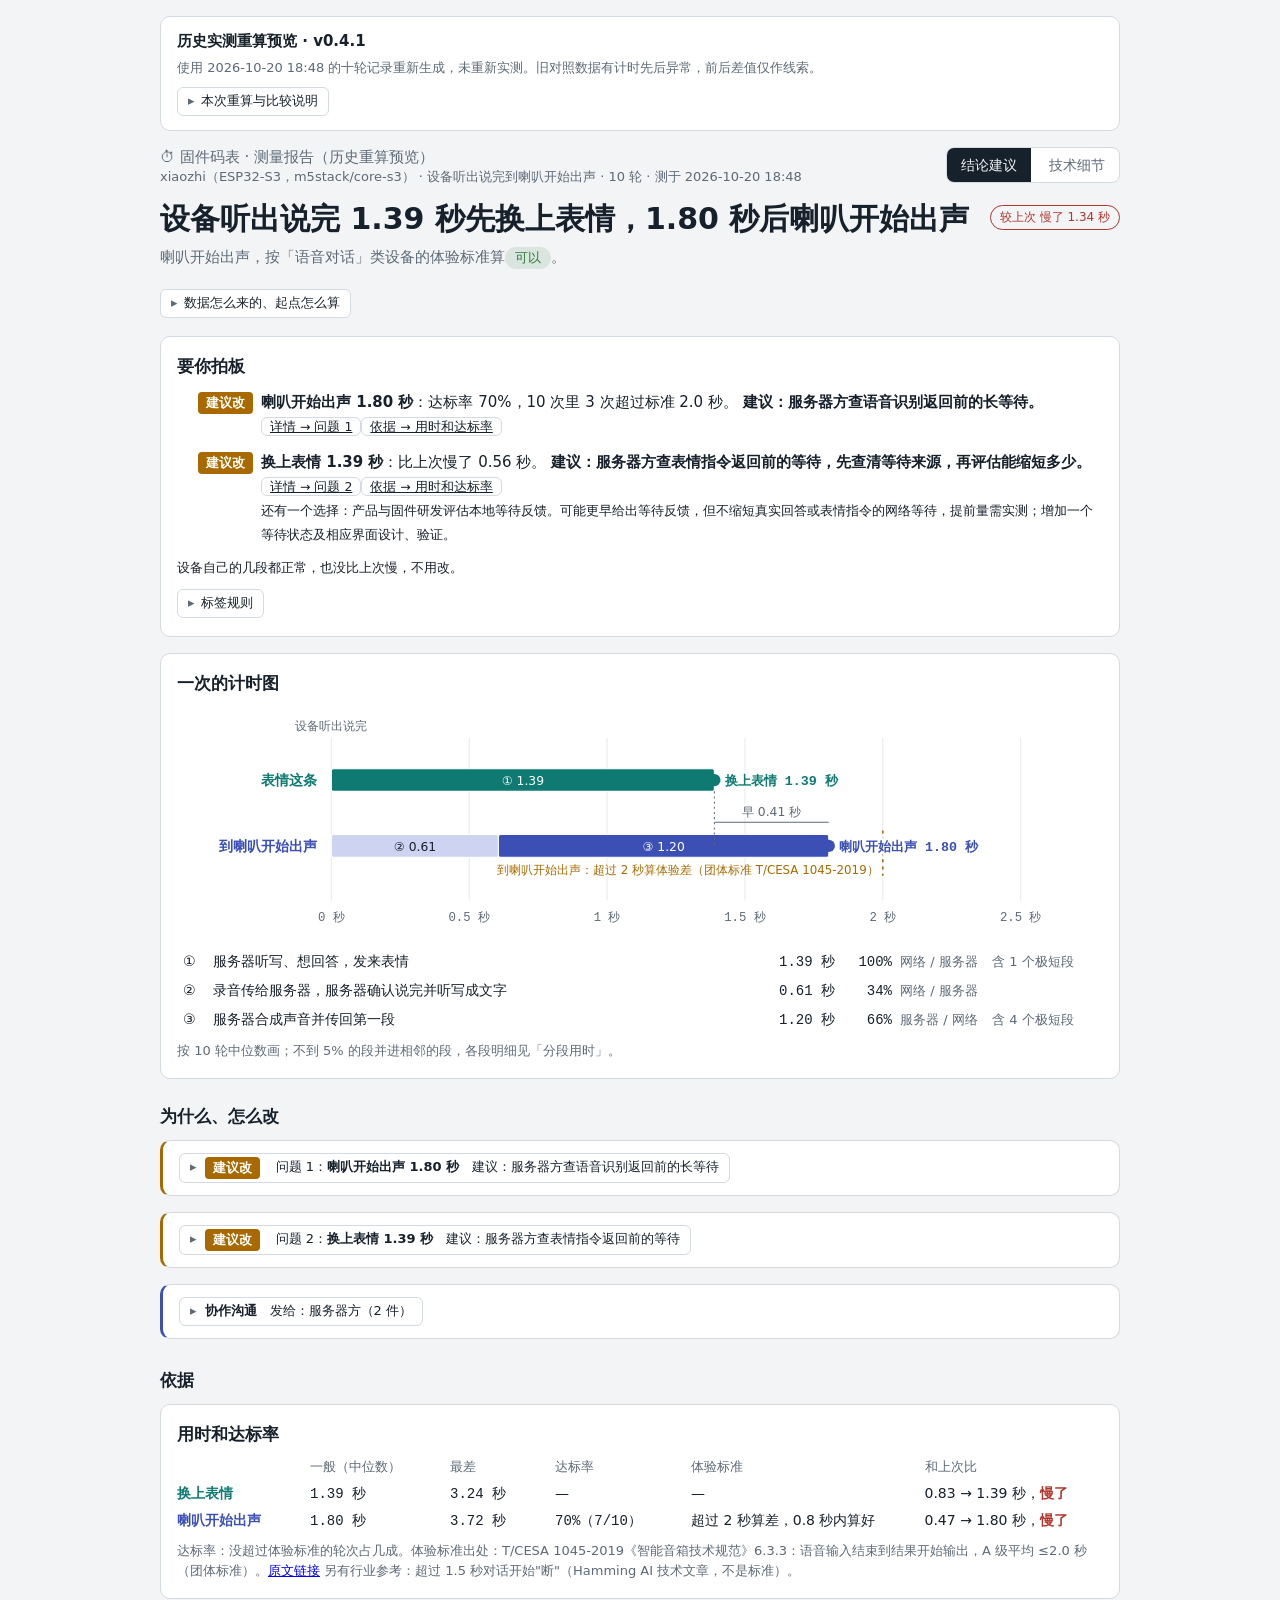
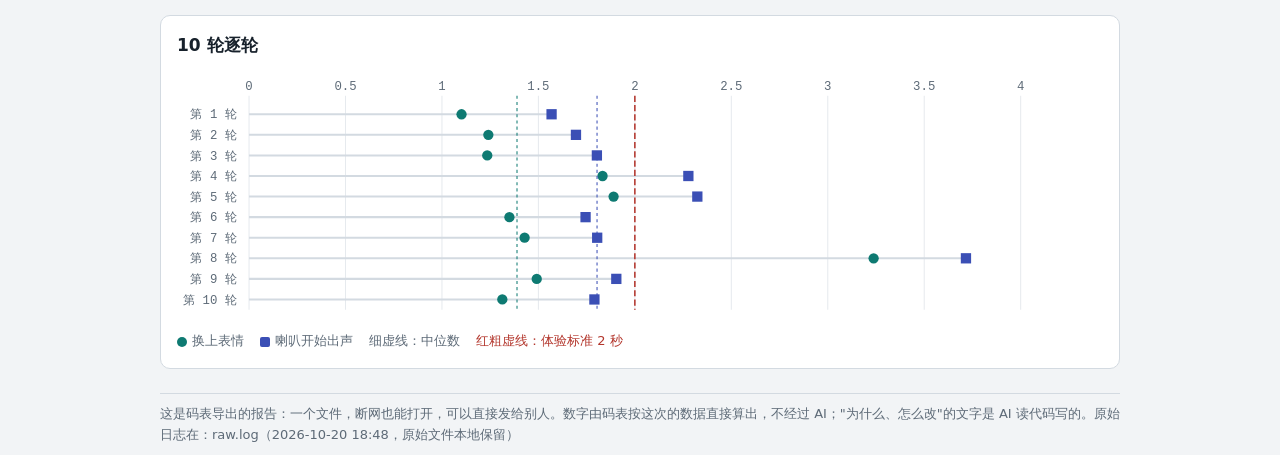
==== commit 138aa086: "docs: 更新十轮报告示例和截图" ====
--- a/docs/示例/小智-说完话到开口.html
+++ b/docs/示例/小智-说完话到开口.html
@@ -1,4 +1,4 @@
-<!doctype html><html lang="zh-CN"><head><meta charset="utf-8"><meta name="viewport" content="width=device-width,initial-scale=1"><title>码表报告 · xiaozhi（M5Stack CoreS3） · 设备听出你停了到设备开口 · 20 轮</title><style>/* 布局：仪表读数式，图按通用数据画（起点 + 几条线 + 每条线的段） */
+<!doctype html><html lang="zh-CN"><head><meta charset="utf-8"><meta name="viewport" content="width=device-width,initial-scale=1"><title>码表报告 · xiaozhi（ESP32-S3，m5stack/core-s3） · 设备听出说完到喇叭开始出声 · 10 轮</title><style>/* 布局：仪表读数式，图按通用数据画（起点 + 几条线 + 每条线的段） */
 :root{
   --bg:#f2f4f6; --panel:#ffffff; --fg:#17212b; --muted:#5d6a77; --line:#d3dae1; --soft:#e6eaee;
   --face:#0e7a72; --face-soft:#bfe3df; --speak:#3b4fb5; --speak-soft:#cdd3f1;
@@ -42,12 +42,17 @@
 [hidden]{display:none!important}
 .panel{background:var(--panel);border:1px solid var(--line);border-radius:10px;padding:16px}
 .stack{display:flex;flex-direction:column;gap:16px}
-.grid3{display:grid;grid-template-columns:repeat(auto-fit,minmax(240px,1fr));gap:12px}
+.grid3{display:grid;grid-template-columns:repeat(auto-fit,minmax(240px,1fr));gap:12px}.grid3>*{min-width:0;overflow-wrap:anywhere}
 .chip{display:inline-block;font-size:12.5px;font-weight:500;border-radius:999px;padding:1px 10px;white-space:nowrap}
 .c-ok{color:var(--ok);background:color-mix(in srgb,var(--ok) 12%,transparent)}
 .c-warn{color:var(--warn);background:color-mix(in srgb,var(--warn) 14%,transparent)}
 .c-bad{color:var(--bad);background:var(--bad-soft)}
 .c-est{color:var(--est);background:color-mix(in srgb,var(--est) 14%,transparent)}
+.tlst{list-style:none;padding:0;margin:8px 0 0;font-size:14px}
+.tlst li{display:grid;grid-template-columns:1.6em minmax(0,1fr) 5.5em 3.5em 6em 7.5em;gap:0 8px;padding:3px 6px;border-radius:6px;align-items:baseline}
+.tlst .r{text-align:right;white-space:nowrap}
+.tlst .ow{color:var(--muted);font-size:13px;font-weight:400}
+@media (max-width:640px){.tlst li{grid-template-columns:1.6em minmax(0,1fr) 5em 3em}.tlst .ow{grid-column:2/-1}}
 .legend{display:flex;flex-wrap:wrap;gap:6px 16px;font-size:13px;color:var(--muted);margin-top:8px}
 .sw{display:inline-block;width:14px;height:8px;border-radius:2px;vertical-align:middle;margin-right:5px}
 .scroll{overflow-x:auto}
@@ -62,14 +67,14 @@
 .card h3{margin:0 0 6px;font-size:15px;display:flex;gap:8px;align-items:center;flex-wrap:wrap}
 .card p{margin:0;color:var(--muted);font-size:14px}
 .big{font-size:28px;font-weight:600;line-height:1.2}
-.tiers{display:grid;grid-template-columns:auto repeat(3,1fr);gap:4px 14px;align-items:baseline;font-size:14px}
+.tiers{display:grid;grid-template-columns:auto repeat(5,auto);gap:4px 14px;align-items:baseline;font-size:14px}
 .tiers .h{color:var(--muted);font-size:12.5px}
 .note{font-size:13px;color:var(--muted)}
 @media (prefers-reduced-motion:no-preference){.view{animation:fade .25s ease}@keyframes fade{from{opacity:.4}to{opacity:1}}}
 .apphd{position:sticky;top:0;z-index:4;background:var(--bg);border-bottom:1px solid var(--line);margin:0 -16px 12px;padding:10px 16px;display:flex;justify-content:space-between;align-items:center;gap:8px}
 .brand{border:0;background:none;font:inherit;font-size:17px;font-weight:600;color:var(--fg);cursor:pointer;padding:0}.apphd-r{display:flex;gap:8px}.apphd .pill[aria-current=page]{border-color:var(--fg);color:var(--fg);font-weight:500}
 .flow{list-style:none;margin:0 0 14px;padding:0;display:flex;flex-wrap:wrap;gap:6px;align-items:center;font-size:13.5px}.flow li{display:flex;align-items:center;gap:6px;color:var(--muted)}.flow li+li:before{content:'→';color:var(--line)}
-.flow .fs{border:1px solid var(--line);border-radius:999px;padding:3px 10px;background:none;font:inherit;color:inherit}.flow .fs.done{color:var(--ok);border-color:color-mix(in srgb,var(--ok) 40%,transparent);cursor:pointer}.flow .fs.cur{color:var(--fg);border-color:var(--fg);font-weight:600}.flow .fs.cur.bad{color:var(--bad);border-color:var(--bad)}.flow .fs.goon{color:var(--fg);border-color:var(--fg);border-style:dashed;cursor:pointer}.flow .fs.skip{text-decoration:line-through;opacity:.55}
+.flow .fs{border:1px solid var(--line);border-radius:999px;padding:3px 10px;background:none;font:inherit;color:inherit}.flow .fs.done{color:var(--ok);border-color:color-mix(in srgb,var(--ok) 40%,transparent);cursor:pointer}.flow .fs.cur{color:var(--panel);background:var(--fg);border-color:var(--fg);font-weight:600}.flow .fs.cur.bad{color:var(--panel);background:var(--bad);border-color:var(--bad)}.flow .fs.goon{color:var(--fg);border-color:var(--fg);border-style:dashed;cursor:pointer}.flow .fs.skip{text-decoration:line-through;opacity:.55}
 .why{border-left:3px solid var(--speak);background:var(--panel);padding:10px 14px;border-radius:0 8px 8px 0;font-size:14px;color:var(--muted);margin-bottom:16px}
 .why b{color:var(--fg)}
 .field{display:flex;flex-direction:column;gap:6px}
@@ -145,15 +150,12 @@
 .okbar{background:color-mix(in srgb,var(--ok) 12%,var(--panel));border:1px solid var(--ok);border-radius:8px;padding:10px 14px;color:var(--fg);font-weight:600}
 .sq[data-tip]{cursor:help}.sq[data-tip]:hover,.sq[data-tip]:focus{outline:2px solid var(--fg);outline-offset:1px}
 #tip{position:fixed;z-index:60;pointer-events:none;background:var(--panel);color:var(--fg);border:1px solid var(--line);border-radius:8px;padding:8px 10px;font-size:13px;line-height:1.6;box-shadow:0 4px 14px rgba(0,0,0,.15);max-width:320px}
-.eblk{border-top:1px solid var(--line);padding:10px 0 4px}.ehead{display:flex;justify-content:space-between;align-items:center;gap:8px}
-.ev{font-size:13px;font-weight:600;padding:2px 8px;border-radius:10px;white-space:nowrap}.ev.ok{color:var(--ok);background:color-mix(in srgb,var(--ok) 12%,transparent)}.ev.warn{color:var(--warn);background:color-mix(in srgb,var(--warn) 14%,transparent)}
-.estrip{display:flex;align-items:center;gap:10px;margin:4px 0;flex-wrap:wrap}.elab{font-size:13px;min-width:9em}.ecells{display:flex;gap:2px}.ecell{display:inline-block;height:16px;border-radius:3px;background:var(--line)}
 .hit{cursor:help}
 .cform{display:grid;grid-template-columns:8em 1fr;gap:16px;margin:16px 0 4px;padding-top:14px;border-top:1px solid var(--line)}.cform dt{font-weight:600;font-size:14px;padding-top:4px}.cform dd{margin:0;min-width:0}
 @media (max-width:600px){.cform{grid-template-columns:1fr;gap:4px}.cform dd{margin-bottom:12px}}
 .tgl{display:inline-flex;align-items:center;gap:8px;background:none;border:0;font:inherit;font-size:14px;color:var(--fg);cursor:pointer;padding:2px 0}.tgl .trk{width:38px;height:22px;border-radius:11px;background:var(--line);position:relative;transition:background .15s}.tgl .trk::after{content:'';position:absolute;left:3px;top:3px;width:16px;height:16px;border-radius:50%;background:#fff;transition:left .15s;box-shadow:0 1px 2px rgba(0,0,0,.3)}.tgl[aria-checked="true"] .trk{background:var(--ok)}.tgl[aria-checked="true"] .trk::after{left:19px}.tgl:focus-visible{outline:2px solid var(--fg);outline-offset:2px;border-radius:6px}
 .errbox{border:1px solid var(--bad);border-left-width:4px;border-radius:8px;padding:10px 14px;background:color-mix(in srgb,var(--bad) 6%,var(--panel));color:var(--fg);font-size:14px;line-height:1.7}
-.sqs{display:flex;flex-wrap:wrap;justify-content:center;gap:5px;margin:8px 0}.sq{display:inline-block;width:18px;height:18px;border-radius:4px;border:1px solid var(--line)}
+.sqs{display:flex;flex-wrap:wrap;justify-content:center;gap:5px;margin:8px 0}.sq{display:inline-block;width:18px;height:18px;border-radius:4px;border:1px solid var(--line)}.sq.bad{background:repeating-linear-gradient(45deg,var(--warn) 0 2px,transparent 2px 6px);border-color:var(--warn)}
 .pickrow{display:flex;flex-wrap:wrap;gap:10px;align-items:center;margin-top:10px}.pickrow label{display:flex;gap:6px;align-items:center;font-size:14px}.pickrow select{font:inherit;font-size:14px;padding:4px 8px;border:1px solid var(--line);border-radius:6px;background:var(--panel);color:var(--fg)}
 .tcards{display:grid;grid-template-columns:repeat(auto-fit,minmax(160px,1fr));gap:10px}.tcard{border:1px solid var(--line);border-radius:8px;padding:10px 12px;display:flex;flex-direction:column;gap:2px}.tcard b{font-size:24px}
 .chat{display:flex;flex-direction:column;gap:8px}.msg{max-width:85%;padding:8px 12px;border-radius:10px;font-size:14px;line-height:1.6}.msg.you{align-self:flex-end;background:var(--speak-soft)}.msg.ai{align-self:flex-start;background:var(--soft)}
@@ -162,14 +164,14 @@
 details.panel>summary{list-style-position:inside}
 details.manual{margin-top:8px}
 .lvtag{display:inline-block;flex:0 0 auto;font-size:12.5px;font-weight:700;border-radius:4px;padding:1px 8px;margin-right:8px;white-space:nowrap}
-.lv-must{background:var(--bad);color:#fff}.lv-should{background:var(--warn);color:#fff}.lv-ok{background:var(--soft);color:var(--muted)}
+.lv-must{background:var(--bad);color:#fff}.lv-should{background:var(--warn);color:#fff}.lv-ok{background:var(--soft);color:var(--muted)}.lv-none{background:transparent;color:var(--muted);box-shadow:inset 0 0 0 1px var(--muted)}
 ul.decide{list-style:none;padding:0;margin:0}ul.decide li{display:flex;align-items:flex-start;gap:0;margin-bottom:12px}
 .src{font-size:13px;color:var(--muted)}
 .lnk{font:inherit;font-size:12.5px;border:1px solid var(--line);background:var(--panel);color:var(--fg);padding:1px 8px;border-radius:6px;cursor:pointer;margin:2px 0}.lnk:hover{border-color:var(--fg)}
 details.lvwhy{margin-top:8px}
 .wk{display:inline-block;font-size:12.5px;font-weight:700;border-radius:4px;padding:0 8px}
 .wk-s{background:color-mix(in srgb,var(--ok) 16%,transparent);color:var(--ok)}.wk-m{background:color-mix(in srgb,var(--warn) 16%,transparent);color:var(--warn)}.wk-l{background:var(--bad-soft);color:var(--bad)}.wk-u{background:var(--soft);color:var(--muted)}
-.tiernote{font-size:14px;font-weight:500;color:var(--fg)}.rdot{display:inline-block;width:9px;height:9px;border-radius:50%;background:var(--bad);margin-right:6px;vertical-align:middle}
+.rdot{display:inline-block;width:9px;height:9px;border-radius:50%;background:var(--bad);margin-right:6px;vertical-align:middle}
 .lights{display:flex;flex-wrap:wrap;gap:6px 10px;align-items:center;font-size:14.5px;margin:8px 0 14px}.lsep{color:var(--line)}
 .miss{outline:2px solid var(--bad)!important;outline-offset:3px;border-radius:10px}
 .toast{position:fixed;left:50%;transform:translateX(-50%);top:90px;z-index:30;padding:12px 22px;border-radius:10px;border:1px solid var(--ok);background:var(--panel);color:var(--fg);font-size:15px;box-shadow:0 8px 28px color-mix(in srgb,var(--fg) 25%,transparent)}
@@ -196,6 +198,7 @@
 ul.notes{margin:6px 0 0;padding-left:1.2em;font-size:13px;color:var(--muted)}ul.notes li{margin-bottom:3px}
 table.num td.r,table.num th.r{white-space:nowrap}
 .todo1{border:1px solid var(--line);border-radius:8px;margin-top:10px;overflow:hidden}.todoh{display:flex;justify-content:space-between;align-items:center;gap:8px;flex-wrap:wrap;padding:8px 12px;background:var(--soft)}
+.pill.copy{display:inline-flex;align-items:center;gap:5px}.pill.copy.done{color:var(--ok);border-color:var(--ok)}
 .todo1 pre{white-space:pre-wrap;margin:0;padding:12px;font-size:13.5px;font-family:var(--sans);background:var(--bg)}
 .optdev{border-left:3px solid var(--line);padding:4px 0 4px 10px;margin-top:8px}.optdev.on{border-left-color:var(--ok)}
 
@@ -208,6 +211,7 @@
 .bopt{padding:8px 10px;cursor:pointer;font-size:14.5px}
 .bopt.hi,.bopt:hover{background:var(--bg2,rgba(0,0,0,.05))}
 .bopt[aria-selected="true"]{font-weight:600}
+.bopt.off{color:var(--muted);cursor:not-allowed}.bopt.off:hover{background:none}
 
 /* 正在做的那一步：序号外面转圈（决策 105） */
 .istep.cur>b{position:relative}
@@ -231,66 +235,167 @@
 svg text.halo{paint-order:stroke;stroke:var(--panel);stroke-width:5px;stroke-linejoin:round}
 /* 一排按钮里有一个带"还差"小字：同排的按钮按顶部对齐，不被拉高（决策 143） */
 :has(> .needwrap){align-items:flex-start}
+/* 技术细节表"谁负责"列留够宽度（"服务器大模型"六个字一行放下），不被挤成一个字一行 */
+th.own,td.own{min-width:6.5em}
+/* 分段用时：多了"上次"一栏后段名别被挤成两三个字一行 */
+th.segn{min-width:9em}
+/* 分段用时表（10-19 用户：桌面宽度出了横向滚动条）：格子左右留白收一点；"最小～最大""合理"在"～"后面可以换行，
+   "上次"一栏数字下面那句可以换行；数字本身不拆开。手机宽度放不下时外面的 .scroll 照旧横向滚动 */
+table.segtab th,table.segtab td{padding:8px 6px}
+table.num.segtab td.r.wrap{white-space:normal}
+table.segtab .chip{margin:0 0 3px}
+table.segtab th.segn{width:11em}                                  /* 段名最多占这么宽，多的换行，把地方让给数字 */
+table.segtab td.wrap .note,table.segtab td.wrap .up,table.segtab td.wrap .down{white-space:nowrap}  /* "在正常波动内"这类一句不拆开 */
+.tipname{text-decoration:underline dotted;text-underline-offset:3px;cursor:help}  /* 悬停看包含哪几段 */
+/* 首页预计总耗时（精简流程，决策 158） */
+.estbox{border:1px solid var(--line);border-radius:10px;padding:12px 14px;margin:12px 0}
+.estgrid{display:grid;grid-template-columns:repeat(auto-fit,minmax(150px,1fr));gap:8px}
+.estgrid>div{border:1px solid var(--soft);border-radius:8px;padding:8px 10px;display:flex;flex-direction:column}
+.estgrid b{font-size:20px}
+.estgrid .hum{border-color:var(--speak)}.estgrid .hum b{color:var(--speak)}
+/* 测量页（决策 158）：执行进度 + 当前要做的事 */
+.bigask .lab{font-size:13px;color:var(--speak);font-weight:500}.bigask.auto{border-color:var(--line)}.bigask.auto .lab{color:var(--muted)}
+.runtl{list-style:none;margin:0;padding:0}
+.runtl li{display:grid;grid-template-columns:22px 1fr auto;gap:10px;align-items:start;padding:8px 0;border-bottom:1px solid var(--soft);font-size:14px}
+.runtl li:last-child{border-bottom:0}
+.runtl .tdot{width:14px;height:14px;border-radius:50%;border:2px solid var(--line);margin-top:4px}
+.runtl li.done .tdot{background:var(--ok);border-color:var(--ok)}
+.runtl li.doing .tdot{border-color:var(--speak);border-top-color:transparent;animation:rspin 1s linear infinite}
+.runtl li.err .tdot{background:var(--bad);border-color:var(--bad)}
+.runtl li.wait{color:var(--muted)}
+.runtl .who{font-size:12px;border-radius:4px;padding:0 6px;margin-left:6px;border:1px solid var(--line);color:var(--muted)}
+.runtl .who.hum{color:var(--speak);border-color:var(--speak)}
+@keyframes rspin{to{transform:rotate(360deg)}}
+.src .lnk{display:inline-block;line-height:1.5;vertical-align:baseline}.decide .src{display:inline-block;line-height:2}
+
+.fold{margin:6px 0 0}.fold summary{cursor:pointer;color:var(--muted,#888);font-size:12px;list-style:none}.fold summary::before{content:'▸ '}.fold[open] summary::before{content:'▾ '}.fold summary::-webkit-details-marker{display:none}
+.titlerow{display:flex;align-items:flex-start;justify-content:space-between;gap:12px}.titlerow h1{flex:1}.vstag{flex:none;margin-top:6px;font-size:12px;padding:2px 9px;border-radius:999px;border:1px solid var(--line);color:var(--muted);white-space:nowrap;cursor:help}.vstag.up{color:var(--bad);border-color:var(--bad)}.vstag.down{color:var(--ok,#2f7d4f);border-color:currentColor}
+.tip{position:relative;cursor:help;outline:none}.tipbox{position:absolute;left:0;top:calc(100% + 6px);z-index:30;width:max-content;max-width:320px;background:#1f2937;color:#fff;font-size:12px;font-style:normal;font-weight:400;line-height:1.55;text-align:left;white-space:normal;padding:8px 11px;border-radius:8px;box-shadow:0 4px 14px rgba(0,0,0,.2);opacity:0;visibility:hidden;pointer-events:none;transition:opacity .12s}.tip-r .tipbox{left:auto;right:0}.tip:hover .tipbox,.tip:focus .tipbox{opacity:1;visibility:visible}
+.decide .tagcol{flex:none;width:5.6em;text-align:right}.decide.rules li{margin-bottom:6px;font-size:13.5px}.decide .lnk{white-space:nowrap}
+/* 技术细节（10-21）：按线分组的组头；"展开代码"在这段下面整行显示，不撑宽表格 */
+table.segtab tr.grp td{background:var(--soft);padding:8px 6px}
+table.segtab .codebtn{margin-top:4px;font-size:12px;padding:1px 10px}
+table.segtab tr.coderow td{padding-top:0}
+pre.codectx{margin:0;padding:8px;background:var(--soft);border-radius:6px;font-size:12px;line-height:1.5;white-space:pre;overflow-x:auto}
+pre.codectx i{font-style:normal;color:var(--muted);display:inline-block;width:3.2em;text-align:right;margin-right:10px;user-select:none}
+pre.codectx .hit{display:inline-block;min-width:100%;background:color-mix(in srgb,var(--warn) 18%,transparent);font-weight:600}
+/* 10-21 用户：1848 那份出了横向滚动条。路径、函数名在 / 和 :: 处换行（app.js 的 brk），别的列不硬撑 */
+table.segtab td .code{white-space:normal}
+.rsbox{position:fixed;left:50%;top:42%;transform:translate(-50%,-50%);z-index:31;display:flex;gap:12px;align-items:flex-start;max-width:min(92vw,460px);padding:18px 26px;border-radius:12px;border:1px solid var(--warn);background:var(--panel);color:var(--fg);font-size:16px;line-height:1.6;box-shadow:0 10px 36px color-mix(in srgb,var(--fg) 28%,transparent)}
+.rsbox[hidden]{display:none}.rsbox.t-ok{border-color:var(--ok)}.rsbox.t-bad{border-color:var(--bad);border-width:2px;background:color-mix(in srgb,var(--bad) 7%,var(--panel))}
+.rsbox .tclose{border:0;background:none;font-size:20px;line-height:1;cursor:pointer;color:var(--muted);padding:0 2px}
 
 .exphead{display:flex;justify-content:space-between;align-items:flex-start;gap:12px;flex-wrap:wrap;margin:16px 0 8px}.exphead h1{font-size:15px;margin:0;color:var(--muted);font-weight:500}.ck{font-size:16px;margin-right:4px}
 .expnote{font-size:13px;color:var(--muted);border-top:1px solid var(--line);margin-top:24px;padding-top:10px}
 @media print{.tabs{display:none}#v-dev-body{display:block!important;page-break-before:always}}</style></head>
 <body><div class="wrap" style="max-width:960px;margin:0 auto;padding:0 16px">
-<div class="exphead"><div><h1>⏱ 固件码表 · 测量报告（导出）</h1><div class="note">xiaozhi（M5Stack CoreS3） · 设备听出你停了到设备开口 · 20 轮 · 测于 2026-10-17 16:04</div></div>
+<aside class="panel" aria-label="重算说明" style="margin:16px 0 8px;padding:12px 16px"><b>历史实测重算预览 · v0.4.1</b><p class="note" style="margin:5px 0 0">使用 2026-10-20 18:48 的十轮记录重新生成，未重新实测。旧对照数据有计时先后异常，前后差值仅作线索。</p><details class="fold"><summary>本次重算与比较说明</summary><p class="note">数字按本次十轮原始时间戳独立复核，未改计时点、未删除慢轮。界面和判定使用已发布的 v0.4.1；原因与方案由 Codex 根据本次数据和匹配源码重新整理，不沿用其他测量的秒数。软件记录的是设备察觉输入结束、接收数据和调用播放接口的时刻，不能等同于独立麦克风测得的实际出声。上次 13:36 的样本含负段，不能单凭报告的前后差值认定固件性能退化。</p></details></aside><div class="exphead"><div><h1>⏱ 固件码表 · 测量报告（历史重算预览）</h1><div class="note">xiaozhi（ESP32-S3，m5stack/core-s3） · 设备听出说完到喇叭开始出声 · 10 轮 · 测于 2026-10-20 18:48</div></div>
 <div class="tabs seg" role="group" aria-label="报告版本"><button id="tb-b" aria-pressed="true" onclick="sw('b')">结论建议</button><button id="tb-d" aria-pressed="false" onclick="sw('d')">技术细节</button></div></div>
-<div id="v-boss-body"><div class="view"><div class="stack"><div><h1>设备听出你停了 1.2 秒先换上表情，1.7 秒后设备开口</h1><p class="sub">换上表情平均比设备开口早 0.5 秒；按体验标准算<span class="chip c-bad">差</span>。</p><p class="note" style="margin:4px 0 0">数据检查：用了 20 轮，都是完整收齐、计时点先后正常的，没有丢掉的。数字都是码表按这些轮算的，不经过 AI。</p><p class="note" style="margin:4px 0 0">起点是「设备听出你停了」，是设备自己察觉的时刻。人实际做完的那一刻还要早一点，码表看不到，还没核对过。</p></div>
-  <section class="panel"><h2>要你拍板</h2><ul class="decide"><li><span class="lvtag lv-must">必须改</span><span><b>设备开口要 1.7 秒，大头是"等服务器的第一包声音到达"</b>　这一段 1.17 秒，占 70%。找服务器 / 网络。<br><b>建议：服务器边想边合成，先发第一小段声音，预计约 0.3～0.6 秒（估算）。</b><br><span class="src">出处：<a href="#sec-tiers" class="lnk">见下方「三档用时」里“一般”那一列；各段占多少见「一次的计时图」</a>　为什么、怎么改：<a href="#fix-0" class="lnk">问题 1</a></span></span></li></ul>
-  <details class="lvwhy"><summary>数字从哪来、标签规则</summary><ul class="notes"><li>这里的数字都是码表按这次 20 轮数据直接算出来的，不经过 AI。</li><li>"为什么、怎么改"的文字是 AI 读代码写的。</li><li>要做哪些方案：在下方每个问题的方案表里勾选，结果汇总在 <a href="#my-pick" class="lnk">你的决定</a>。</li></ul>
-  <ul class="notes"><li>标签按固定规则从数据算出，不由 AI 判断；只有一条时也照规则标。</li>
-  <li><b class="lvtag lv-must">必须改</b>一般用时（中位数）超过"算慢"线，或体验标准判"差"，或"10 次里最慢"超过"算慢"线（每 10 次就有 1 次让人等太久）。</li>
-  <li><b class="lvtag lv-should">建议改</b>偶尔特别慢、先后顺序反了，但不到每 10 次一次；或一般用时超出合理范围、没到"算慢"。</li>
-  <li><b class="lvtag lv-ok">可以不改</b>在合理范围里，只是占时最多。</li></ul></details></section>
-  <section class="panel" id="sec-tl"><h2>一次的计时图</h2><details class="lvwhy" style="margin:-4px 0 8px"><summary>画的是第 13 轮</summary><p class="note" style="margin:4px 0 0">画的是真实的一轮：第 13 轮。20 轮里它最接近一般情况，所以拿它当代表。<br>每轮的情况见下方「20 轮逐轮」图，一般、10 次里最慢、最差见「三档用时」。</p></details><div class="scroll"><svg viewBox="0 0 900 218" style="min-width:640px;width:100%" role="img" aria-label="计时图"><line x1="150" x2="150" y1="30" y2="188" stroke="var(--soft)"></line><text x="150" y="208" text-anchor="middle" font-size="12" fill="var(--muted)" class="num">0 秒</text><line x1="284" x2="284" y1="30" y2="188" stroke="var(--soft)"></line><text x="284" y="208" text-anchor="middle" font-size="12" fill="var(--muted)" class="num">0.5 秒</text><line x1="418" x2="418" y1="30" y2="188" stroke="var(--soft)"></line><text x="418" y="208" text-anchor="middle" font-size="12" fill="var(--muted)" class="num">1 秒</text><line x1="552" x2="552" y1="30" y2="188" stroke="var(--soft)"></line><text x="552" y="208" text-anchor="middle" font-size="12" fill="var(--muted)" class="num">1.5 秒</text><line x1="686" x2="686" y1="30" y2="188" stroke="var(--soft)"></line><text x="686" y="208" text-anchor="middle" font-size="12" fill="var(--muted)" class="num">2 秒</text><line x1="820" x2="820" y1="30" y2="188" stroke="var(--soft)"></line><text x="820" y="208" text-anchor="middle" font-size="12" fill="var(--muted)" class="num">2.5 秒</text><line x1="552" x2="552" y1="30" y2="188" stroke="var(--warn)" stroke-dasharray="3 4"></line><text x="556" y="40" font-size="11.5" fill="var(--warn)">1.5 秒：超过算体验差（参考值）</text><text x="150" y="22" text-anchor="middle" font-size="12" fill="var(--muted)">设备听出你停了</text><line x1="90" x2="150" y1="71" y2="71" stroke="var(--est)" stroke-dasharray="4 4" stroke-width="2"></line><text x="86" y="54" font-size="11.5" fill="var(--est)">推算段</text><text x="136" y="76" text-anchor="end" font-size="14" font-weight="700" fill="var(--face)">表情这条</text><rect x="150" y="60" width="135.51152000000002" height="22" fill="var(--soft)" stroke="var(--panel)" stroke-width="1" rx="2"><title>把最后的录音传上去，服务器确认你说完并听写成文字 0.51 秒</title></rect><text x="217.75576" y="76" text-anchor="middle" font-size="12" fill="var(--fg)">把最后的录音… 0.51<title>把最后的录音传上去，服务器确认你说完并听写成文字</title></text><rect x="285.51152" y="60" width="178.67801199999997" height="22" fill="var(--face-soft)" stroke="var(--panel)" stroke-width="1" rx="2"><title>服务器根据回答挑一个表情发过来 0.67 秒</title></rect><text x="374.850526" y="76" text-anchor="middle" font-size="12" fill="var(--fg)">服务器根据回答挑一个… 0.67<title>服务器根据回答挑一个表情发过来</title></text><rect x="464.189532" y="60" width="2" height="22" fill="var(--face)" stroke="var(--panel)" stroke-width="1" rx="2"><title>设备排队后把表情换上 0.00 秒</title></rect><circle cx="464.42832000000004" cy="71" r="6" fill="var(--face)"></circle><text x="474.42832000000004" y="76" font-size="13" font-weight="700" fill="var(--face)" class="num halo">换上表情 1.17 秒</text><text x="136" y="140" text-anchor="end" font-size="14" font-weight="700" fill="var(--speak)">开口这条</text><rect x="150" y="124" width="135.51152000000002" height="22" fill="var(--soft)" stroke="var(--panel)" stroke-width="1" rx="2"><title>把最后的录音传上去，服务器确认你说完并听写成文字 0.51 秒</title></rect><text x="217.75576" y="140" text-anchor="middle" font-size="12" fill="var(--fg)">把最后的录音… 0.51<title>把最后的录音传上去，服务器确认你说完并听写成文字</title></text><rect x="285.51152" y="124" width="3" height="22" fill="var(--est)" opacity=".6" stroke="var(--panel)" stroke-width="1" rx="1"><title>2 段很短，共 0.01 秒：服务器想回答、开始合成声音 0.00 秒；设备排队处理，切换到说话状态 0.00 秒</title></rect><rect x="287.071012" y="124" width="315.54239599999994" height="22" fill="var(--speak-soft)" stroke="var(--panel)" stroke-width="1" rx="2"><title>等服务器的第一包声音到达 1.18 秒</title></rect><text x="444.84220999999997" y="140" text-anchor="middle" font-size="12" fill="var(--fg)">等服务器的第一包声音到达 1.18<title>等服务器的第一包声音到达</title></text><rect x="602.6134079999999" y="124" width="4.441564000000085" height="22" fill="var(--speak)" stroke="var(--panel)" stroke-width="1" rx="2"><title>设备解开声音并送到喇叭 0.02 秒</title></rect><circle cx="607.054972" cy="135" r="6" fill="var(--speak)"></circle><text x="617.054972" y="140" font-size="13" font-weight="700" fill="var(--speak)" class="num halo">设备开口 1.71 秒</text><line x1="464.42832000000004" x2="464.42832000000004" y1="82" y2="135" stroke="var(--muted)" stroke-dasharray="2 3"></line><line x1="464.42832000000004" x2="607.054972" y1="112" y2="112" stroke="var(--muted)"></line><text x="535.7416460000001" y="106" text-anchor="middle" font-size="12" fill="var(--muted)" class="halo">早 0.53 秒</text></svg></div>
-  <div class="legend"><span><i class="sw" style="background:var(--soft)"></i>把最后的录音传上去，服务器确认你说完并听写成文字（共用）</span><span><i class="sw" style="background:var(--speak-soft)"></i>服务器想回答、开始合成声音</span><span><i class="sw" style="background:var(--speak-soft)"></i>设备排队处理，切换到说话状态</span><span><i class="sw" style="background:var(--speak-soft)"></i>等服务器的第一包声音到达</span><span><i class="sw" style="background:var(--face-soft)"></i>服务器根据回答挑一个表情发过来</span><span><i class="sw" style="background:none;border-top:2px dashed var(--est);height:0"></i>推算段（起点之前设备看不见的那段，不计入）</span></div></section>
-  <section class="stack"><h2 style="margin:8px 0 -6px">为什么、怎么改</h2><div class="panel" id="fix-0" style="border-left:3px solid var(--bad);padding-top:10px;padding-bottom:10px">
-   <details class="fixmore"><summary style="display:inline-flex;gap:8px;align-items:center;flex-wrap:wrap"><span class="lvtag lv-must">必须改</span>问题 1：为什么、对用户的影响、可选方案<span hidden="">0</span></summary>
-   <h3 style="margin:10px 0 8px">设备开口要 1.7 秒，大头是"等服务器的第一包声音到达"</h3>
-   <p style="margin:0 0 6px"><b>为什么：</b>从说完话到开口，一般要 1.67 秒，体验标准判差。其中约 1.17 秒花在“等服务器的第一包声音到达”这一段，占了七成。这是 20 轮整体的一般水平（第 1～20 轮普遍如此），不是个别轮偶尔变慢：一般 1.17 秒，10 次最慢也只有 1.25 秒。另外，服务器在发来听写文字后几乎马上（约 0.003 秒）就说“开始说话”，所以“服务器想回答”那一段量出来几乎是 0，服务器想回答和合成声音的时间实际都算进了等第一包声音这一段。表情一般在听写文字后约 0.71 秒到，比第一包声音早约 0.46 秒。据此推断：服务器约 0.7 秒时已经有了回答的开头，剩下约 0.46 秒花在合成声音和传输上。服务器里面具体怎么分，码表看不见。</p><p style="margin:0 0 10px"><b>对用户的影响：</b>用户说完话后要等约 1.7 秒才听到回答，最慢一次超过 2.2 秒，会觉得设备反应迟钝、像没听见，忍不住再说一遍或去按按钮。</p>
-   <div class="scroll"><table><thead><tr><th></th><th>方案</th><th>效果（估算）</th><th>代价</th><th>工作量</th><th>找谁</th></tr></thead><tbody><tr><td><span class="ck">☑</span></td><td><b>服务器边想边合成，先发第一小段声音</b> <span class="chip c-ok">建议</span></td><td>约 0.3～0.6 秒（估算）</td><td>服务器方要投入开发和调试</td><td><span class="wk wk-u">不确定</span><br><span class="note">改动都在服务器里，码表看不到服务器内部，工作量只能由服务器方评估</span></td><td>服务器方</td></tr><tr><td><span class="ck">☐</span></td><td><b>服务器换更快的回答模型或合成服务，或部署到离设备更近的地方</b></td><td>约 0.2～0.5 秒（估算）</td><td>可能多花服务器或第三方服务的钱，回答质量要重新验收</td><td><span class="wk wk-u">不确定</span><br><span class="note">要看服务器方现在用的是哪个模型、哪个合成服务、部署在哪里，码表看不到</span></td><td>服务器方</td></tr><tr><td><span class="ck">☐</span></td><td><b>设备在等待时先播一个短提示音，让用户知道“听到了”</b></td><td>实际等待时间约 0 秒；用户感觉上的等待约少 1 秒（估算）</td><td>只是掩盖等待，真正的时间没变；每次都听到提示音，有的用户可能会觉得烦</td><td><span class="wk wk-m">中</span><br><span class="note">要动播放流程，还得修改码表的计时标记，不只是加一个声音</span></td><td>固件研发 / 产品</td></tr></tbody></table></div><p style="margin:10px 0 0"><b>建议：</b>主要的时间花在服务器上，设备自己的几段都正常。建议先找服务器方做“边想边合成、先发第一小段声音”。设备播提示音只能让用户感觉快一点，等服务器方改完再决定要不要加。</p></details></div><div class="panel" id="my-pick" style="border-left:3px solid var(--speak)"><h3 style="margin:0 0 4px">你的决定：勾了 1 个方案</h3><details class="lvwhy"><summary>勾了哪几个、每个预计的效果</summary><ul style="margin:6px 0;padding-left:1.2em"><li>问题 1：服务器边想边合成，先发第一小段声音。预计约 0.3～0.6 秒（估算）。</li></ul></details>
-   <p style="margin:6px 0"><b>要找：</b>服务器方（1 件）</p>
-   
-   
-   <details class="lvwhy" data-todod="1"><summary>待办：按人分好的消息（1 个人）</summary><p class="note" style="margin:10px 0 6px">按人分好，每人一块，各自复制后贴到钉钉、微信或邮件里发给对方。</p><div class="todo1"><div class="todoh"><b>发给：服务器方</b></div><pre id="todo-0" data-who="服务器方">你好，这次用码表测了设备的反应速度，有 1 件事要请你处理：
-
-1. 服务器边想边合成，先发第一小段声音
-   为什么：设备开口要 1.7 秒，大头是"等服务器的第一包声音到达"。从说完话到开口，一般要 1.67 秒，体验标准判差。其中约 1.17 秒花在“等服务器的第一包声音到达”这一段，占了七成。这是 20 轮整体的一般水平（第 1～20 轮普遍如此），不是个别轮偶尔变慢：一般 1.17 秒，10 次最慢也只有 1.25 秒。另外，服务器在发来听写文字后几乎马上（约 0.003 秒）就说“开始说话”，所以“服务器想回答”那一段量出来几乎是 0，服务器想回答和合成声音的时间实际都算进了等第一包声音这一段。表情一般在听写文字后约 0.71 秒到，比第一包声音早约 0.46 秒。据此推断：服务器约 0.7 秒时已经有了回答的开头，剩下约 0.46 秒花在合成声音和传输上。服务器里面具体怎么分，码表看不见。
-   怎么做：服务器方：回答一出第一个短句（甚至半句）就马上送去合成，合成出的第一小段立刻下发，不用等整句或整段回答生成完。固件不用改，现在的固件收到声音就能直接播。
-   做完的标准：服务器方改完后用码表再测 20 轮：看“等服务器的第一包声音到达”一般值是否从 1.17 秒降到 0.8 秒以下，“开口这条”一般值是否降到 1.3 秒左右、体验标准不再判差；同时确认表情到达和第一包声音的时间差是否缩小。
-
-做完告诉我，我用码表按同样的条件再测一次。</pre></div></details></div><details class="lvwhy"><summary>不用改的、工作量和效果怎么估的</summary><p class="note" style="margin:6px 0 0"><b>不用改的：</b>设备自己负责的几段都正常，不用改：设备排队处理、切换到说话状态一般 0.003 秒；设备解开声音并送到喇叭一般 0.014 秒；设备排队后把表情换上一般 0.001 秒，都在合理范围里。上传录音、听写成文字一般 0.53 秒，也在合理范围内。</p><ul class="notes"><li><b>工作量</b>只分大、中、小，看的是要改多少、要不要别人配合，不折算成天数（码表不知道你们团队的人手和熟练度）。</li><li><span class="wk wk-s">小</span> 改一处　<span class="wk wk-m">中</span> 改几处，或要另一方配合　<span class="wk wk-l">大</span> 新做一块，或要长期维护</li><li><b>效果</b>都是估算：依据是这次的实测数据、代码和公开资料，做完要用码表再测一次才算数。</li><li>码表只给建议，不会自动改代码。</li></ul></details></section>
-  <h2 style="margin:12px 0 -6px">依据</h2><p class="note" style="margin:0 0 -6px">上面结论里的数，都能在下面找到。</p>
-  <section class="grid3" id="sec-lines"><div class="panel card"><h3>表情这条 <span class="chip c-ok">正常</span></h3><p class="num" style="color:var(--fg)">一般 1.17 秒</p>
-     
-     <p>合理范围：0.5～1.6 秒 → <b class="down">在范围内</b></p>
-     <p style="margin-top:6px;color:var(--fg)">这个场景没有体验标准，只按合理范围判：正常。</p></div><div class="panel card"><h3>开口这条 <span class="chip c-bad">体验差</span></h3><p class="num" style="color:var(--fg)">一般 1.67 秒</p>
-     <p>体验标准：超过 1.5 秒算差 → <b class="up">差</b></p><p class="note" style="margin:2px 0 0">参考值：出自一家语音 AI 测试公司（Hamming AI）的技术文章——800 毫秒内算好，800～1500 毫秒能察觉但能接受，超过 1500 毫秒对话开始"断"。不是国家或行业标准，也不是各厂家产品的统计</p>
-     <p>合理范围：0.7～2.75 秒 → <b class="down">在范围内</b></p>
-     <p style="margin-top:6px;color:var(--fg)">每段都没做坏，是这套做法本身就慢：要换做法（如换更快的模型）才会快，不是修毛病。</p></div></section>
-  <section class="panel" id="sec-tiers"><h2 style="display:flex;flex-wrap:wrap;gap:4px 12px;align-items:baseline">三档用时<span class="tiernote"><i class="rdot"></i>"10 次里最慢"：每 10 次大约有 1 次会这么慢或更慢</span></h2><div class="tiers num"><span></span><span class="h">一般（中位数）</span><span class="h">10 次里最慢</span><span class="h">最差</span>
-  <b style="color:var(--face);font-family:var(--sans)">换上表情</b><span>1.17 秒</span><span>1.60 秒</span><span>1.70 秒</span><b style="color:var(--speak);font-family:var(--sans)">设备开口</b><span>1.67 秒</span><span>2.05 秒</span><span>2.21 秒</span></div></section>
-  <section class="panel" id="sec-rounds"><h2>20 轮逐轮</h2><div class="scroll"><svg viewBox="0 0 900 440" style="min-width:640px;width:100%" role="img" aria-label="逐轮计时"><line x1="70" x2="70" y1="26" y2="434" stroke="var(--soft)"></line><text x="70" y="20" text-anchor="middle" font-size="12" fill="var(--muted)" class="num">0</text><line x1="220" x2="220" y1="26" y2="434" stroke="var(--soft)"></line><text x="220" y="20" text-anchor="middle" font-size="12" fill="var(--muted)" class="num">0.5</text><line x1="370" x2="370" y1="26" y2="434" stroke="var(--soft)"></line><text x="370" y="20" text-anchor="middle" font-size="12" fill="var(--muted)" class="num">1</text><line x1="520" x2="520" y1="26" y2="434" stroke="var(--soft)"></line><text x="520" y="20" text-anchor="middle" font-size="12" fill="var(--muted)" class="num">1.5</text><line x1="670" x2="670" y1="26" y2="434" stroke="var(--soft)"></line><text x="670" y="20" text-anchor="middle" font-size="12" fill="var(--muted)" class="num">2</text><line x1="820" x2="820" y1="26" y2="434" stroke="var(--soft)"></line><text x="820" y="20" text-anchor="middle" font-size="12" fill="var(--muted)" class="num">2.5</text><text x="58" y="48" text-anchor="end" font-size="12" fill="var(--muted)" class="num">第 1 轮</text><line x1="70" x2="629.5513000000001" y1="44" y2="44" stroke="var(--line)" stroke-width="2"></line><circle cx="492.187" cy="44" r="5" fill="var(--face)"></circle><rect x="624.5513000000001" y="39" width="10" height="10" fill="var(--speak)"></rect><text x="58" y="68" text-anchor="end" font-size="12" fill="var(--muted)" class="num">第 2 轮</text><line x1="70" x2="581.6089" y1="64" y2="64" stroke="var(--line)" stroke-width="2"></line><circle cx="456.34180000000003" cy="64" r="5" fill="var(--face)"></circle><rect x="576.6089" y="59" width="10" height="10" fill="var(--speak)"></rect><text x="58" y="88" text-anchor="end" font-size="12" fill="var(--muted)" class="num">第 3 轮</text><line x1="70" x2="596.5885" y1="84" y2="84" stroke="var(--line)" stroke-width="2"></line><circle cx="420.41889999999995" cy="84" r="5" fill="var(--face)"></circle><rect x="591.5885" y="79" width="10" height="10" fill="var(--speak)"></rect><text x="58" y="108" text-anchor="end" font-size="12" fill="var(--muted)" class="num">第 4 轮</text><line x1="70" x2="503.53779999999995" y1="104" y2="104" stroke="var(--line)" stroke-width="2"></line><circle cx="373.6903" cy="104" r="5" fill="var(--face)"></circle><rect x="498.53779999999995" y="99" width="10" height="10" fill="var(--speak)"></rect><text x="58" y="128" text-anchor="end" font-size="12" fill="var(--muted)" class="num">第 5 轮</text><line x1="70" x2="731.6010999999999" y1="124" y2="124" stroke="var(--line)" stroke-width="2"></line><circle cx="579.2731" cy="124" r="5" fill="var(--face)"></circle><rect x="726.6010999999999" y="119" width="10" height="10" fill="var(--speak)"></rect><text x="58" y="148" text-anchor="end" font-size="12" fill="var(--muted)" class="num">第 6 轮</text><line x1="70" x2="587.5980999999999" y1="144" y2="144" stroke="var(--line)" stroke-width="2"></line><circle cx="473.9665" cy="144" r="5" fill="var(--face)"></circle><rect x="582.5980999999999" y="139" width="10" height="10" fill="var(--speak)"></rect><text x="58" y="168" text-anchor="end" font-size="12" fill="var(--muted)" class="num">第 7 轮</text><line x1="70" x2="530.6899000000001" y1="164" y2="164" stroke="var(--line)" stroke-width="2"></line><circle cx="411.3283" cy="164" r="5" fill="var(--face)"></circle><rect x="525.6899000000001" y="159" width="10" height="10" fill="var(--speak)"></rect><text x="58" y="188" text-anchor="end" font-size="12" fill="var(--muted)" class="num">第 8 轮</text><line x1="70" x2="683.5951000000001" y1="184" y2="184" stroke="var(--line)" stroke-width="2"></line><circle cx="550.3072" cy="184" r="5" fill="var(--face)"></circle><rect x="678.5951000000001" y="179" width="10" height="10" fill="var(--speak)"></rect><text x="58" y="208" text-anchor="end" font-size="12" fill="var(--muted)" class="num">第 9 轮</text><line x1="70" x2="542.6848" y1="204" y2="204" stroke="var(--line)" stroke-width="2"></line><circle cx="390.4456" cy="204" r="5" fill="var(--face)"></circle><rect x="537.6848" y="199" width="10" height="10" fill="var(--speak)"></rect><text x="58" y="228" text-anchor="end" font-size="12" fill="var(--muted)" class="num">第 10 轮</text><line x1="70" x2="515.6062" y1="224" y2="224" stroke="var(--line)" stroke-width="2"></line><circle cx="373.7614" cy="224" r="5" fill="var(--face)"></circle><rect x="510.60619999999994" y="219" width="10" height="10" fill="var(--speak)"></rect><text x="58" y="248" text-anchor="end" font-size="12" fill="var(--muted)" class="num">第 11 轮</text><line x1="70" x2="467.5324" y1="244" y2="244" stroke="var(--line)" stroke-width="2"></line><circle cx="361.909" cy="244" r="5" fill="var(--face)"></circle><rect x="462.5324" y="239" width="10" height="10" fill="var(--speak)"></rect><text x="58" y="268" text-anchor="end" font-size="12" fill="var(--muted)" class="num">第 12 轮</text><line x1="70" x2="575.5708" y1="264" y2="264" stroke="var(--line)" stroke-width="2"></line><circle cx="454.9582" cy="264" r="5" fill="var(--face)"></circle><rect x="570.5708" y="259" width="10" height="10" fill="var(--speak)"></rect><text x="58" y="288" text-anchor="end" font-size="12" fill="var(--muted)" class="num">第 13 轮</text><line x1="70" x2="581.6287" y1="284" y2="284" stroke="var(--line)" stroke-width="2"></line><circle cx="421.97200000000004" cy="284" r="5" fill="var(--face)"></circle><rect x="576.6287" y="279" width="10" height="10" fill="var(--speak)"></rect><text x="58" y="308" text-anchor="end" font-size="12" fill="var(--muted)" class="num">第 14 轮</text><line x1="70" x2="566.5879" y1="304" y2="304" stroke="var(--line)" stroke-width="2"></line><circle cx="435.6721" cy="304" r="5" fill="var(--face)"></circle><rect x="561.5879" y="299" width="10" height="10" fill="var(--speak)"></rect><text x="58" y="328" text-anchor="end" font-size="12" fill="var(--muted)" class="num">第 15 轮</text><line x1="70" x2="494.64940000000007" y1="324" y2="324" stroke="var(--line)" stroke-width="2"></line><circle cx="348.6433" cy="324" r="5" fill="var(--face)"></circle><rect x="489.64940000000007" y="319" width="10" height="10" fill="var(--speak)"></rect><text x="58" y="348" text-anchor="end" font-size="12" fill="var(--muted)" class="num">第 16 轮</text><line x1="70" x2="599.6872000000001" y1="344" y2="344" stroke="var(--line)" stroke-width="2"></line><circle cx="474.73089999999996" cy="344" r="5" fill="var(--face)"></circle><rect x="594.6872000000001" y="339" width="10" height="10" fill="var(--speak)"></rect><text x="58" y="368" text-anchor="end" font-size="12" fill="var(--muted)" class="num">第 17 轮</text><line x1="70" x2="536.6125000000001" y1="364" y2="364" stroke="var(--line)" stroke-width="2"></line><circle cx="419.3719" cy="364" r="5" fill="var(--face)"></circle><rect x="531.6125000000001" y="359" width="10" height="10" fill="var(--speak)"></rect><text x="58" y="388" text-anchor="end" font-size="12" fill="var(--muted)" class="num">第 18 轮</text><line x1="70" x2="707.6788" y1="384" y2="384" stroke="var(--line)" stroke-width="2"></line><circle cx="568.5876999999999" cy="384" r="5" fill="var(--face)"></circle><rect x="702.6788" y="379" width="10" height="10" fill="var(--speak)"></rect><text x="58" y="408" text-anchor="end" font-size="12" fill="var(--muted)" class="num">第 19 轮</text><line x1="70" x2="566.6814999999999" y1="404" y2="404" stroke="var(--line)" stroke-width="2"></line><circle cx="401.79910000000007" cy="404" r="5" fill="var(--face)"></circle><rect x="561.6814999999999" y="399" width="10" height="10" fill="var(--speak)"></rect><text x="58" y="428" text-anchor="end" font-size="12" fill="var(--muted)" class="num">第 20 轮</text><line x1="70" x2="527.6191000000001" y1="424" y2="424" stroke="var(--line)" stroke-width="2"></line><circle cx="387.95379999999994" cy="424" r="5" fill="var(--face)"></circle><rect x="522.6191000000001" y="419" width="10" height="10" fill="var(--speak)"></rect><line x1="421.19545" x2="421.19545" y1="26" y2="434" stroke="var(--face)" stroke-dasharray="3 3"></line><line x1="571.12615" x2="571.12615" y1="26" y2="434" stroke="var(--speak)" stroke-dasharray="3 3"></line></svg></div>
-  <div class="legend"><span><i class="sw" style="background:var(--face);width:10px;height:10px;border-radius:50%"></i>换上表情</span><span><i class="sw" style="background:var(--speak);width:10px;height:10px;"></i>设备开口</span><span>竖虚线是中位数</span><span style="color:var(--bad)">红底：有问题的轮</span></div></section></div></div></div><div id="v-dev-body" hidden><div class="view"><div class="stack"><div><h1>技术细节</h1><p class="sub">在代码哪里、具体怎么改、怎么验证。单位秒。<br>段名和代码位置来自找关键步骤的结果，合理范围来自码表自带的标准文件。</p></div>
-  <section class="panel"><h2>测量条件</h2><dl class="kv" style="grid-template-columns:6em 1fr"><dt>项目</dt><dd>xiaozhi，芯片 ESP32-S3，板子 m5stack/core-s3</dd><dt>合理范围</dt><dd>码表自带的标准：小智（xiaozhi-esp32 c0fe42a）对话：先换表情、再开口（按代码位置对上 8 个计时点）</dd>
-   <dt>计时点开销</dt><dd>每个计时点往调试口打印一行，约 0.002～0.003 秒（按调试口速度推算，未实测）。<br>一轮最多经过 8 个计时点，设备那几段的数字最多偏大约 0.016～0.024 秒；服务器、网络那几段不受影响。<br>想确认开销，可以在"插计时点和烧录"页切回原版，各收一次比较。</dd></dl></section>
-  <section class="panel scroll"><h2 style="display:flex;flex-wrap:wrap;gap:8px;align-items:center">分段用时</h2><table class="num"><thead><tr><th>段（计时点）</th><th>代码位置</th><th>谁负责</th><th class="r">中位数</th><th class="r">最小～最大</th><th class="r">合理</th><th>判断</th></tr></thead><tbody><tr><td style="font-family:var(--sans)">把最后的录音传上去，服务器确认你说完并听写成文字（P1→P2）</td><td><span class="code">application.cc 第 656 行</span></td><td style="font-family:var(--sans)">网络 / 服务器</td><td class="r">0.53</td><td class="r">0.17～1.08</td><td class="r">0.3～1</td><td style="font-family:var(--sans)"><span class="chip c-ok">正常</span> <span class="chip c-gray">设备外</span></td></tr><tr><td style="font-family:var(--sans)">服务器想回答、开始合成声音（P2→P5）</td><td><span class="code">application.cc 第 625 行</span></td><td style="font-family:var(--sans)">服务器 / 网络</td><td class="r">0.00</td><td class="r">0.00～0.01</td><td class="r">0.4～1.5</td><td style="font-family:var(--sans)"><span class="chip c-ok">正常</span> <span class="chip c-gray">设备外</span></td></tr><tr><td style="font-family:var(--sans)">设备排队处理，切换到说话状态（P5→P6）</td><td><span class="code">application.cc 第 1054 行</span></td><td style="font-family:var(--sans)">固件</td><td class="r">0.00</td><td class="r">0.00～0.02</td><td class="r">0.002～0.025</td><td style="font-family:var(--sans)"><span class="chip c-ok">正常</span></td></tr><tr><td style="font-family:var(--sans)">等服务器的第一包声音到达（P6→P7）</td><td><span class="code">application.cc 第 555 行</span></td><td style="font-family:var(--sans)">服务器 / 网络</td><td class="r">1.17</td><td class="r">0.74～1.57</td><td class="r">—</td><td style="font-family:var(--sans)"><span class="chip c-gray">还没有合理范围</span> <span class="chip c-gray">设备外</span></td></tr><tr><td style="font-family:var(--sans)">设备解开声音并送到喇叭（P7→P8）</td><td><span class="code">audio_service.cc 第 351 行</span></td><td style="font-family:var(--sans)">固件 / 硬件</td><td class="r">0.01</td><td class="r">0.01～0.02</td><td class="r">0.002～0.03</td><td style="font-family:var(--sans)"><span class="chip c-gray">推算</span></td></tr><tr><td style="font-family:var(--sans)">服务器根据回答挑一个表情发过来（P2→P3）</td><td><span class="code">application.cc 第 671 行</span></td><td style="font-family:var(--sans)">服务器 / 网络</td><td class="r">0.71</td><td class="r">0.41～1.12</td><td class="r">0.2～0.6</td><td style="font-family:var(--sans)"><span class="chip c-gray">推算</span> <span class="chip c-gray">设备外</span></td></tr><tr><td style="font-family:var(--sans)">设备排队后把表情换上（P3→P4）</td><td><span class="code">application.cc 第 674 行</span></td><td style="font-family:var(--sans)">固件</td><td class="r">0.00</td><td class="r">0.00～0.00</td><td class="r">0.001～0.02</td><td style="font-family:var(--sans)"><span class="chip c-ok">正常</span></td></tr><tr><td style="font-family:var(--sans)"><b>表情这条合计</b>：把最后的录音传上去，服务器确认你说完并听写成文字 → 服务器根据回答挑一个表情发过来 → 设备排队后把表情换上</td><td></td><td></td><td class="r">1.17</td><td class="r">0.93～1.70</td><td class="r">0.5～1.6</td><td style="font-family:var(--sans)"><span class="chip c-ok">正常</span></td></tr><tr><td style="font-family:var(--sans)"><b>开口这条合计</b>：把最后的录音传上去，服务器确认你说完并听写成文字 → 服务器想回答、开始合成声音 → 设备排队处理，切换到说话状态 → 等服务器的第一包声音到达 → 设备解开声音并送到喇叭</td><td></td><td></td><td class="r">1.67</td><td class="r">1.33～2.21</td><td class="r">0.7～2.75</td><td style="font-family:var(--sans)"><span class="chip c-ok">正常</span> <span class="chip c-bad">体验差</span></td></tr></tbody></table></section>
-  <section class="panel scroll"><h2>有问题的轮</h2><p class="note">没有。</p></section><section class="panel"><h2>怎么改</h2><p class="note" style="margin:-4px 0 10px">每个方案的改法都列出来；"已选"跟着结论建议里的勾选走，改了勾选这里会跟着变。</p><div style="margin-bottom:16px"><h3 style="margin:0 0 6px;font-size:15px;display:flex;gap:8px;align-items:center;flex-wrap:wrap"><span class="lvtag lv-must">必须改</span>问题 1：设备开口要 1.7 秒，大头是"等服务器的第一包声音到达"</h3>
-   <table><tbody><tr><th style="width:7em">数据</th><td>20 轮实测：说完到开口一般 1.67 秒，10 次最慢 2.05，最慢 2.21（第 1～20 轮整体，码表没给出每轮明细，没法指出最慢那次是第几轮）。分段一般值：听写 0.526 + 服务器想回答 0.003 + 设备切换 0.003 + 等第一包声音 1.172 + 解码播放 0.014 ≈ 1.72 秒，和端到端的 1.67 秒对得上。表情在听写后约 0.712 秒到，比第一包声音早约 0.46 秒（推断）。</td></tr><tr><th>原因</th><td>main/application.cc 第 624～628 行：收到 tts start 时只做 Schedule 和 SetDeviceState(kDeviceStateSpeaking)；第 1046～1054 行切换状态并 ResetDecoder，一共约 6 毫秒，没有阻塞。第 554～557 行：OnIncomingAudio 在 speaking 状态下直接 PushPacketToDecodeQueue；main/audio/audio_service.cc 第 381～409 行解码、第 351 行 OutputData 送喇叭，合计约 14 毫秒。也就是说，从第一包声音到达到开口，固件只占几十毫秒。服务器发完 stt 后约 3 毫秒就发了 tts start，所以 P2→P5 量不到 LLM 的时间，LLM 首字延迟和 TTS 首包延迟都落在 P6→P7 里（推断）。llm emotion 消息大约在 LLM 有首段输出时下发，据此推断 LLM 首段约 0.7 秒，TTS 首包加网络约 0.46 秒，需要服务器方用自己的日志确认。</td></tr><tr><th>怎么复测</th><td>服务器方改完后用码表再测 20 轮：看“等服务器的第一包声音到达”一般值是否从 1.17 秒降到 0.8 秒以下，“开口这条”一般值是否降到 1.3 秒左右、体验标准不再判差；同时确认表情到达和第一包声音的时间差是否缩小。</td></tr></tbody></table>
-   <div class="optdev on"><b>服务器边想边合成，先发第一小段声音</b> <span class="chip c-ok">已选</span><ul class="notes"><li>改法：服务器方：回答一出第一个短句（甚至半句）就马上送去合成，合成出的第一小段立刻下发，不用等整句或整段回答生成完。固件不用改，现在的固件收到声音就能直接播。</li><li>改动大小：固件不改；服务器改动量要服务器方评估</li><li>风险：第一句切得太短，语气可能不自然；服务器要处理好分段之间的衔接</li></ul></div><div class="optdev "><b>服务器换更快的回答模型或合成服务，或部署到离设备更近的地方</b> <span class="chip c-gray">没选</span><ul class="notes"><li>改法：服务器方：评估回答模型出第一个字有多快、合成服务出第一包声音有多快，换更快的方案或就近部署；或者把第一包声音的长度调小，先发出去。固件不改。</li><li>改动大小：固件不改</li><li>风险：换更快的模型，回答质量可能下降；换服务商或换部署地点会多一笔费用</li></ul></div><div class="optdev "><b>设备在等待时先播一个短提示音，让用户知道“听到了”</b> <span class="chip c-gray">没选</span><ul class="notes"><li>改法：固件研发：在 main/application.cc 第 625～628 行，收到“开始说话”切到说话状态时，播一个本地很短的提示音或语气词（参考现有的本地提示音播放方式，例如 Alert 里用的 OGG 音效）。注意：本地提示音会走同一条播放队列，会让码表里的“设备开口”提前触发，需要加个标记区分，免得测量结果失真。</li><li>改动大小：约 20～30 行，以新增为主</li><li>风险：提示音会和服务器的第一包声音挤在一起，处理不好会有一点卡顿；码表的“设备开口”计时会被干扰</li></ul></div></div>
-   <p class="note" style="margin:0">改法是 AI 读代码后给的思路，没有实现、没有测过；代码位置按这次识别结果。码表不会自动改代码。</p></section>
-  <section class="panel scroll"><h2>这次测试本身用了多久</h2><p class="note" style="margin:-4px 0 8px">码表自己记的每段开始、结束时间；按第一次测的标准判。等人的时间不算进各段。</p>
-  <table class="num"><thead><tr><th>四笔账</th><th class="r">合计</th><th>标准</th><th>判断</th></tr></thead><tbody>
-  <tr><td style="font-family:var(--sans)"><b>码表耗时</b></td><td class="r">4 分 30 秒</td><td style="font-family:var(--sans)">好 ≤8 分 0 秒，能忍 ≤15 分 0 秒</td><td><span class="chip c-ok">好</span></td></tr>
-  <tr><td style="font-family:var(--sans)">被测设备的时间</td><td class="r">1 分 7 秒</td><td style="font-family:var(--sans)">不考码表（设备反应、放完回答）</td><td></td></tr>
-  <tr><td style="font-family:var(--sans)">人配合</td><td class="r">2 分 48 秒</td><td style="font-family:var(--sans)">好 ≤12 分 0 秒</td><td><span class="chip c-ok">好</span></td></tr>
-  <tr><td style="font-family:var(--sans)">等人</td><td class="r">31.2 秒</td><td style="font-family:var(--sans)">不算</td><td></td></tr></tbody></table>
-  <p style="margin:8px 0">说了 21 句（试一次 + 多轮实测）· 补测 0 轮 · 弹提示 0 次 · 点了 6 次 · 调用大模型 3 次</p>
-  <details class="lvwhy"><summary>每段用时</summary><table class="num"><thead><tr><th>段</th><th class="r">用时</th><th>记在</th><th>标准</th><th>判断</th></tr></thead><tbody><tr><td style="font-family:var(--sans)">选源码、板子、写测什么</td><td class="r">19.0 秒</td><td style="font-family:var(--sans)">人配合</td><td style="font-family:var(--sans)">好 ≤2 分 0 秒，能忍 ≤5 分 0 秒</td><td style="font-family:var(--sans)"><span class="chip c-ok">好</span></td></tr><tr><td style="font-family:var(--sans)">找关键步骤</td><td class="r">1 分 52 秒</td><td style="font-family:var(--sans)">码表耗时</td><td style="font-family:var(--sans)">好 ≤2 分 0 秒，能忍 ≤5 分 0 秒</td><td style="font-family:var(--sans)"><span class="chip c-ok">好</span></td></tr><tr><td style="font-family:var(--sans)">核对步骤</td><td class="r">30.7 秒</td><td style="font-family:var(--sans)">人配合</td><td style="font-family:var(--sans)">—</td><td style="font-family:var(--sans)"></td></tr><tr><td style="font-family:var(--sans)">插计时点</td><td class="r">59.4 秒</td><td style="font-family:var(--sans)">码表耗时</td><td style="font-family:var(--sans)">好 ≤1 分 30 秒，能忍 ≤3 分 0 秒</td><td style="font-family:var(--sans)"><span class="chip c-ok">好</span> <span class="note">用核对时提前准备好的插法</span></td></tr><tr><td style="font-family:var(--sans)">看改动、确认</td><td class="r">2.8 秒</td><td style="font-family:var(--sans)">人配合</td><td style="font-family:var(--sans)">—</td><td style="font-family:var(--sans)"></td></tr><tr><td style="font-family:var(--sans)">编译计时版</td><td class="r">16.4 秒</td><td style="font-family:var(--sans)">码表耗时</td><td style="font-family:var(--sans)">好 ≤1 分 0 秒，能忍 ≤3 分 0 秒</td><td style="font-family:var(--sans)"><span class="chip c-ok">好</span></td></tr><tr><td style="font-family:var(--sans)">烧录</td><td class="r">22.0 秒</td><td style="font-family:var(--sans)">码表耗时</td><td style="font-family:var(--sans)">好 ≤30.0 秒，能忍 ≤1 分 0 秒</td><td style="font-family:var(--sans)"><span class="chip c-ok">好</span></td></tr><tr><td style="font-family:var(--sans)">试一次</td><td class="r">1 分 4 秒</td><td style="font-family:var(--sans)">人配合</td><td style="font-family:var(--sans)">好 ≤1 分 0 秒，能忍 ≤2 分 0 秒</td><td style="font-family:var(--sans)"><span class="chip c-warn">能忍</span></td></tr><tr><td style="font-family:var(--sans)">多轮实测</td><td class="r">1 分 58 秒<br><span class="note">每轮 5.9 秒</span></td><td style="font-family:var(--sans)">人配合 + 被测设备</td><td style="font-family:var(--sans)">每轮 好 ≤25.0 秒，能忍 ≤36.0 秒</td><td style="font-family:var(--sans)"><span class="chip c-ok">好</span></td></tr><tr><td style="font-family:var(--sans)">写"为什么、怎么改"</td><td class="r">1 分 1 秒</td><td style="font-family:var(--sans)">码表耗时</td><td style="font-family:var(--sans)">好 ≤1 分 0 秒，能忍 ≤3 分 0 秒</td><td style="font-family:var(--sans)"><span class="chip c-warn">能忍</span></td></tr><tr><td style="font-family:var(--sans)">导出报告</td><td class="r">没记下</td><td style="font-family:var(--sans)">码表耗时</td><td style="font-family:var(--sans)">—</td><td style="font-family:var(--sans)"> <span class="note">没记下</span></td></tr><tr><td style="font-family:var(--sans)">还原成原版</td><td class="r">没记下</td><td style="font-family:var(--sans)">码表耗时</td><td style="font-family:var(--sans)">好 ≤1 分 0 秒，能忍 ≤2 分 0 秒</td><td style="font-family:var(--sans)"> <span class="note">没记下</span></td></tr></tbody></table>
-  <ul class="notes"><li>等人：等设备插上 31.2 秒</li></ul></details></section>
-  <section class="panel"><h2>原始日志</h2><p style="margin:0 0 8px"><span class="code">（原始日志在测量电脑上）</span></p><ul class="notes" style="margin:0 0 8px"><li>设备调试口输出的原样记录，没有删改：固件原有的日志和码表插的计时点行（FSW 开头）都在里面。</li><li>报告里所有数字都从这份文件算出来。</li><li>合理范围改过以后，报告顶上会提示用新范围更新，不用重测。</li></ul><div class="acts"></div></section></div></div></div>
-<p class="expnote">这是码表导出的报告：一个文件，断网也能打开，可以直接发给别人。数字由码表按这次的数据直接算出，不经过 AI；"为什么、怎么改"的文字是 AI 读代码写的。勾选的方案和待办是导出那一刻的样子；要改勾选，请在码表里打开这份报告。原始日志在测量电脑上。</p></div>
-<script>function sw(v){document.getElementById('v-boss-body').hidden=v!=='b';document.getElementById('v-dev-body').hidden=v!=='d';document.getElementById('tb-b').setAttribute('aria-pressed',v==='b');document.getElementById('tb-d').setAttribute('aria-pressed',v==='d');scrollTo(0,0)}</script></body></html>+<div id="v-boss-body"><div class="view"><div class="stack"><div><div class="titlerow"><h1>设备听出说完 1.39 秒先换上表情，1.80 秒后喇叭开始出声</h1><span class="vstag tip tip-r up" tabindex="0">较上次 慢了 1.34 秒<i class="tipbox">和上一次测量（2026-10-20 13:36，10 轮）比中位数：<br>换上表情 0.83 → 1.39 秒，慢了 0.56 秒<br>喇叭开始出声 0.47 → 1.80 秒，慢了 1.34 秒<br>差要同时大于 0.1 秒和上次的 10%，才算快了、慢了。</i></span></div><p class="sub">喇叭开始出声，按「语音对话」类设备的体验标准算<span class="chip tip c-ok" tabindex="0">可以<i class="tipbox">及格线 2 秒，已达到；理想水平 0.8 秒，还差 1.00 秒</i></span>。</p><details class="fold"><summary>数据怎么来的、起点怎么算</summary><p class="note" style="margin:4px 0 0">数据检查：用了 10 轮，都是完整收齐、计时点先后正常的，没有丢掉的。数字都是码表按这些轮算的，不经过 AI。</p><p class="note" style="margin:4px 0 0">起点是「设备听出说完」，是设备自己察觉的时刻。人实际做完的那一刻还要早，按「语音对话」类设备约 0.2～0.3 秒（估计，不是标准：设备要先听到一小段安静，才判断你说完），还没核对过；实际等的时间会比报告里长一点。</p></details></div>
+  <section class="panel"><h2>要你拍板</h2><ul class="decide"><li><span class="tagcol"><span class="lvtag lv-should">建议改</span></span><span><b>喇叭开始出声 1.80 秒</b>：达标率 70%，10 次里 3 次超过标准 2.0 秒。 <b>建议：服务器方查语音识别返回前的长等待。</b>　<a href="#fix-0" class="lnk">详情 → 问题 1</a><a href="#sec-tiers" class="lnk">依据 → 用时和达标率</a></span></li><li><span class="tagcol"><span class="lvtag lv-should">建议改</span></span><span><b>换上表情 1.39 秒</b>：比上次慢了 0.56 秒。 <b>建议：服务器方查表情指令返回前的等待，先查清等待来源，再评估能缩短多少。</b>　<a href="#fix-1" class="lnk">详情 → 问题 2</a><a href="#sec-tiers" class="lnk">依据 → 用时和达标率</a><br><span class="note" style="color:var(--fg)">还有一个选择：产品与固件研发评估本地等待反馈。可能更早给出等待反馈，但不缩短真实回答或表情指令的网络等待，提前量需实测；增加一个等待状态及相应界面设计、验证。</span></span></li></ul><p class="note" style="margin:6px 0 0;color:var(--fg)">设备自己的几段都正常，也没比上次慢，不用改。</p>
+  <details class="lvwhy"><summary>标签规则</summary><p class="note" style="margin:8px 0">数字和标签由码表按规则算，"为什么、怎么改"由 AI 读代码写。</p><ul class="decide rules">
+  <li><span class="tagcol"><span class="lvtag lv-must">出错</span></span><span>功能出错，不看快慢。</span></li>
+  <li><span class="tagcol"><span class="lvtag lv-must">必须改</span></span><span>达标率 &lt; 50%，或超过标准 1.5 倍的轮次 &gt; 10%。</span></li>
+  <li><span class="tagcol"><span class="lvtag lv-should">建议改</span></span><span>达标率 &lt; 90%，或比上次慢 0.1 秒且 10% 以上。</span></li>
+  <li><span class="tagcol"><span class="lvtag lv-none">未判</span></span><span>没有体验标准，也没有上次可比。</span></li></ul><p class="note" style="margin:4px 0 0">达标率：这几轮里没超过体验标准的占几成。测不满 10 轮时只按达标率 &lt; 50% 判。</p></details></section>
+  <section class="panel" id="sec-tl"><h2>一次的计时图</h2><div class="scroll"><svg viewBox="0 0 900 218" style="min-width:640px;width:100%" role="img" aria-label="计时图"><line x1="150" x2="150" y1="30" y2="188" stroke="var(--soft)"></line><text x="150" y="208" text-anchor="middle" font-size="12" fill="var(--muted)" class="num">0 秒</text><line x1="284" x2="284" y1="30" y2="188" stroke="var(--soft)"></line><text x="284" y="208" text-anchor="middle" font-size="12" fill="var(--muted)" class="num">0.5 秒</text><line x1="418" x2="418" y1="30" y2="188" stroke="var(--soft)"></line><text x="418" y="208" text-anchor="middle" font-size="12" fill="var(--muted)" class="num">1 秒</text><line x1="552" x2="552" y1="30" y2="188" stroke="var(--soft)"></line><text x="552" y="208" text-anchor="middle" font-size="12" fill="var(--muted)" class="num">1.5 秒</text><line x1="686" x2="686" y1="30" y2="188" stroke="var(--soft)"></line><text x="686" y="208" text-anchor="middle" font-size="12" fill="var(--muted)" class="num">2 秒</text><line x1="820" x2="820" y1="30" y2="188" stroke="var(--soft)"></line><text x="820" y="208" text-anchor="middle" font-size="12" fill="var(--muted)" class="num">2.5 秒</text><line x1="686" x2="686" y1="120" y2="164" stroke="var(--warn)" stroke-dasharray="3 4" stroke-width="1.5"></line><text x="682" text-anchor="end" y="162" font-size="11.5" fill="var(--warn)">到喇叭开始出声：超过 2 秒算体验差（团体标准 T/CESA 1045-2019）</text><text x="150" y="22" text-anchor="middle" font-size="12" fill="var(--muted)">设备听出说完</text><text x="136" y="76" text-anchor="end" font-size="14" font-weight="700" fill="var(--face)">表情这条</text><g><rect x="150" y="60" width="372.27826400000004" height="22" fill="var(--face)" stroke="var(--panel)" stroke-width="1" rx="2"></rect><text x="336.139132" y="76" text-anchor="middle" font-size="12" fill="#fff" style="font-variant-numeric:tabular-nums">① 1.39</text></g><circle cx="522.278264" cy="71" r="6" fill="var(--face)"></circle><text x="532.278264" y="76" font-size="13" font-weight="700" fill="var(--face)" class="num halo">换上表情 1.39 秒</text><text x="136" y="140" text-anchor="end" font-size="14" font-weight="700" fill="var(--speak)">到喇叭开始出声</text><g><rect x="150" y="124" width="162.39180987150007" height="22" fill="var(--speak-soft)" stroke="var(--panel)" stroke-width="1" rx="2"></rect><text x="231.19590493575004" y="140" text-anchor="middle" font-size="12" fill="var(--fg)" style="font-variant-numeric:tabular-nums">② 0.61</text></g><g><rect x="312.3918098715001" y="124" width="321.07161412849996" height="22" fill="var(--speak)" stroke="var(--panel)" stroke-width="1" rx="2"></rect><text x="472.92761693575005" y="140" text-anchor="middle" font-size="12" fill="#fff" style="font-variant-numeric:tabular-nums">③ 1.20</text></g><circle cx="633.463424" cy="135" r="6" fill="var(--speak)"></circle><text x="643.463424" y="140" font-size="13" font-weight="700" fill="var(--speak)" class="num halo">喇叭开始出声 1.80 秒</text><line x1="522.278264" x2="522.278264" y1="82" y2="135" stroke="var(--muted)" stroke-dasharray="2 3"></line><line x1="522.278264" x2="633.463424" y1="112" y2="112" stroke="var(--muted)"></line><text x="577.870844" y="106" text-anchor="middle" font-size="12" fill="var(--muted)" class="halo">早 0.41 秒</text></svg></div>
+  <ol class="tlst"><li><span class="no">①</span><span class="nm">服务器听写、想回答，发来表情</span><span class="r num">1.39 秒</span><span class="r num">100%</span><span class="ow">网络 / 服务器</span><span class="ow">含 1 个极短段</span></li><li><span class="no">②</span><span class="nm">录音传给服务器，服务器确认说完并听写成文字</span><span class="r num">0.61 秒</span><span class="r num">34%</span><span class="ow">网络 / 服务器</span><span class="ow"></span></li><li><span class="no">③</span><span class="nm">服务器合成声音并传回第一段</span><span class="r num">1.20 秒</span><span class="r num">66%</span><span class="ow">服务器 / 网络</span><span class="ow">含 4 个极短段</span></li></ol><p class="note" style="margin:6px 0 0">按 10 轮中位数画；不到 5% 的段并进相邻的段，各段明细见「分段用时」。</p></section>
+  <section class="stack"><h2 style="margin:8px 0 -6px">为什么、怎么改</h2><div class="panel" id="fix-0" style="border-left:3px solid var(--warn);padding-top:10px;padding-bottom:10px">
+   <details class="fixmore"><summary style="display:inline-flex;gap:8px;align-items:center;flex-wrap:wrap"><span class="lvtag lv-should">建议改</span><span>问题 1：<b>喇叭开始出声 1.80 秒</b>　建议：服务器方查语音识别返回前的长等待</span><span hidden="">0</span></summary>
+   <p style="margin:0 0 6px"><b>为什么：</b>这次十轮从设备听出说完到交给喇叭播放，一般为 1.8 秒，最慢 3.7 秒；第 4、5、8 轮分别为 2.28、2.32、3.7 秒，超过 2.0 秒参考线。耗时主要在设备外的两段等待：听写文字返回前一般 0.60 秒，切到说话状态后到首段声音到达一般 1.2 秒。第 4、5、8 轮多出来的时间主要发生在听写文字返回前，分别等待 1.03、1.23、2.5 秒。仅凭这些设备时间戳，无法区分网络传输、服务端判停、识别、生成和合成内部各用了多久。</p><p style="margin:0 0 10px"><b>对用户的影响：</b>十次中七次在 2.0 秒内开始输出回答；三次等待偏长，用户可能重复提问。这里记的是声音交给播放接口的时刻，不能当作麦克风独立测得的实际出声时刻。</p>
+   <div class="scroll"><table><thead><tr><th>方案</th><th>效果（估算）</th><th>代价</th><th>工作量</th><th>找谁</th></tr></thead><tbody><tr><td><b>服务器方查语音识别返回前的长等待</b> <span class="chip c-ok">建议</span></td><td>先定位 1.03、1.23、2.5 秒的长等待，能缩短多少须待服务端验证。</td><td>需要服务端与设备方核对同一批请求</td><td><span class="wk wk-u">不确定</span><br><span class="note">先查：需对照同一轮请求的服务端日志与设备接收时间。</span></td><td>服务器方</td></tr><tr><td><b>服务器方评估首句音频流式返回</b></td><td>是否改善以及改善幅度待实测；设备观察到的 1.2 秒包含多个阶段，不能承诺全部省去。</td><td>需要服务端与设备方核对同一批请求</td><td><span class="wk wk-u">不确定</span><br><span class="note">先查：需对照同一轮请求的服务端日志与设备接收时间。</span></td><td>服务器方</td></tr></tbody></table></div><p class="note" style="margin:6px 0 0">工作量：<span class="wk wk-s">小</span> 改一处　<span class="wk wk-m">中</span> 改几处，或要另一方配合　<span class="wk wk-l">大</span> 新做一块，或要长期维护　<span class="wk wk-u">不确定</span> 要先查清原因</p><p style="margin:10px 0 0"><b>建议：</b>先查第 4、5、8 轮听写文字返回前的长等待，再评估首句音频能否更早到达。已有的设备侧短段不足以证明网络或某一个服务必然是根因。</p></details></div><div class="panel" id="fix-1" style="border-left:3px solid var(--warn);padding-top:10px;padding-bottom:10px">
+   <details class="fixmore"><summary style="display:inline-flex;gap:8px;align-items:center;flex-wrap:wrap"><span class="lvtag lv-should">建议改</span><span>问题 2：<b>换上表情 1.39 秒</b>　建议：服务器方查表情指令返回前的等待</span><span hidden="">1</span></summary>
+   <p style="margin:0 0 6px"><b>为什么：</b>本次从设备听出说完到换上表情，一般为 1.4 秒，其中等待表情指令约 1.4 秒，设备执行换表情约 0.9 毫秒，主要等待发生在指令到达前。按现行比较规则，比 13:36 那次的 0.83 秒高出 0.56 秒，因此列为建议改；但两次是否完全同条件没有证据，且旧样本存在其他计时异常，不能直接归因为固件性能退化。</p><p style="margin:0 0 10px"><b>对用户的影响：</b>设备在等待期间缺少明确反馈时，用户可能误以为没有听见。表情绘制真正显示还要经过界面刷新，本次记录不能证明屏幕实际亮起的准确时刻。</p>
+   <div class="scroll"><table><thead><tr><th>方案</th><th>效果（估算）</th><th>代价</th><th>工作量</th><th>找谁</th></tr></thead><tbody><tr><td><b>服务器方查表情指令返回前的等待</b> <span class="chip c-ok">建议</span></td><td>用于拆清当前约 1.4 秒的等待，实际缩短幅度待定位后验证。</td><td>需要服务端与设备方核对同一批请求</td><td><span class="wk wk-u">不确定</span><br><span class="note">先查：需对照同一轮请求的服务端日志与设备接收时间。</span></td><td>服务器方</td></tr><tr><td><b>产品与固件研发评估本地等待反馈</b></td><td>可能更早给出等待反馈，但不缩短真实回答或表情指令的网络等待，提前量需实测。</td><td>增加一个等待状态及相应界面设计、验证</td><td><span class="wk wk-u">不确定</span><br><span class="note">需先确认本地判停的准确性、界面状态和中断恢复规则。</span></td><td>固件研发</td></tr></tbody></table></div><p class="note" style="margin:6px 0 0">工作量：<span class="wk wk-s">小</span> 改一处　<span class="wk wk-m">中</span> 改几处，或要另一方配合　<span class="wk wk-l">大</span> 新做一块，或要长期维护　<span class="wk wk-u">不确定</span> 要先查清原因</p><p style="margin:10px 0 0"><b>建议：</b>先核对表情指令为何较晚，再决定是否需要本地等待反馈；不要优先优化约 0.9 毫秒的换表情调用。</p></details></div><div class="panel" id="my-pick" style="border-left:3px solid var(--speak);padding-top:10px;padding-bottom:10px"><details class="fixmore"><summary style="display:inline-flex;gap:8px;align-items:center;flex-wrap:wrap"><span><b>协作沟通</b>　发给：服务器方（2 件）</span></summary><p class="note" style="margin:8px 0">每个问题按「建议」方案，按人合成一段，复制后发给对方。发给设备以外的人（服务器、网络等）的不带源码位置，可以直接转给外部对接人。</p>
+   <div class="todo1"><div class="todoh"><b>发给：服务器方</b><button class="pill copy" data-copy="todo-0" aria-label="复制发给服务器方的消息"><svg viewBox="0 0 16 16" width="13" height="13" aria-hidden="true"><rect x="5" y="5" width="9" height="9" rx="1.5" fill="none" stroke="currentColor" stroke-width="1.5"></rect><path d="M11 5V3.5A1.5 1.5 0 0 0 9.5 2h-6A1.5 1.5 0 0 0 2 3.5v6A1.5 1.5 0 0 0 3.5 11H5" fill="none" stroke="currentColor" stroke-width="1.5"></path></svg>复制</button></div><pre id="todo-0" data-who="服务器方">【xiaozhi（ESP32-S3，m5stack/core-s3）响应时间测量，请帮忙处理】
+
+你好，我们测了 xiaozhi（ESP32-S3，m5stack/core-s3）从设备听出说完到喇叭开始出声的时间（2026-10-20 18:48 开始，连续 10 轮），有 2 件事想请你们帮忙：
+
+1. 我们在 2026-10-20 18:48 的十次测试中，从设备判断说完到收到识别文字，一般等待 0.60 秒，第 4、5、8 次为 1.03、1.23、2.53 秒。请核对对应请求的接收、判停及识别返回耗时，并与正常请求对照。
+   怎么算解决：在相同条件下重新做十次不打断的对话，记录从设备判断说完到开始输出音频的时间，确认达到 2.00 秒参考线的次数有改善，并核对是否出现漏字或无回复。
+
+2. 我们在 2026-10-20 18:48 的十次测试中，从设备判断说完到收到表情指令，一般等待 1.39 秒。请核对各请求中识别、生成和发送表情指令的时间，确认是否存在可提前返回的反馈。
+   怎么算解决：相同条件下复测十次，记录设备判断说完到接收表情指令及显示反馈的时间；确认反馈更早且不误导，再决定是否达成产品目标。
+
+每轮数据（秒，设备上记到的时刻之差）：
+轮 | 设备听出说完 → 收到听写文字 | 切到说话状态 → 收到首段声音 | 设备听出说完 → 收到表情指令
+1 | 0.59 | 0.95 | 1.10
+2 | 0.56 | 1.10 | 1.24
+3 | 0.53 | 1.24 | 1.23
+4 | 1.03 | 1.23 | 1.83
+5 | 1.23 | 1.07 | 1.89
+6 | 0.52 | 1.19 | 1.35
+7 | 0.61 | 1.17 | 1.43
+8 | 2.53 | 1.16 | 3.24
+9 | 0.79 | 1.09 | 1.49
+10 | 0.57 | 1.18 | 1.31
+
+改好后告诉我们，我们按同样条件再测一次对比。</pre></div></details></div></section>
+  <h2 style="margin:12px 0 -6px">依据</h2>
+  <section class="panel" id="sec-tiers"><h2>用时和达标率</h2><div class="tiers num"><span></span><span class="h">一般（中位数）</span><span class="h">最差</span><span class="h">达标率</span><span class="h">体验标准</span><span class="h">和上次比</span>
+  <b style="color:var(--face);font-family:var(--sans)">换上表情</b><span>1.39 秒</span><span>3.24 秒</span><span style="font-family:var(--sans)">—</span><span style="font-family:var(--sans)">—</span><span style="font-family:var(--sans)">0.83 → 1.39 秒，<b class="up">慢了</b></span><b style="color:var(--speak);font-family:var(--sans)">喇叭开始出声</b><span>1.80 秒</span><span>3.72 秒</span><span>70%（7/10）</span><span style="font-family:var(--sans)">超过 2 秒算差，0.8 秒内算好</span><span style="font-family:var(--sans)">0.47 → 1.80 秒，<b class="up">慢了</b></span></div><p class="note" style="margin:8px 0 0">达标率：没超过体验标准的轮次占几成。体验标准出处：T/CESA 1045-2019《智能音箱技术规范》6.3.3：语音输入结束到结果开始输出，A 级平均 ≤2.0 秒（团体标准）。<a href="https://www.ttbz.org.cn/Home/PdfFileStreamGet/c3QsMjgxNTU(eq)" target="_blank" rel="noopener">原文链接</a> 另有行业参考：超过 1.5 秒对话开始"断"（Hamming AI 技术文章，不是标准）。</p></section>
+  <section class="panel" id="sec-rounds"><h2>10 轮逐轮</h2><div class="scroll"><svg viewBox="0 0 900 240" style="min-width:640px;width:100%" role="img" aria-label="逐轮计时"><line x1="70" x2="70" y1="26" y2="234" stroke="var(--soft)"></line><text x="70" y="20" text-anchor="middle" font-size="12" fill="var(--muted)" class="num">0</text><line x1="163.75" x2="163.75" y1="26" y2="234" stroke="var(--soft)"></line><text x="163.75" y="20" text-anchor="middle" font-size="12" fill="var(--muted)" class="num">0.5</text><line x1="257.5" x2="257.5" y1="26" y2="234" stroke="var(--soft)"></line><text x="257.5" y="20" text-anchor="middle" font-size="12" fill="var(--muted)" class="num">1</text><line x1="351.25" x2="351.25" y1="26" y2="234" stroke="var(--soft)"></line><text x="351.25" y="20" text-anchor="middle" font-size="12" fill="var(--muted)" class="num">1.5</text><line x1="445" x2="445" y1="26" y2="234" stroke="var(--soft)"></line><text x="445" y="20" text-anchor="middle" font-size="12" fill="var(--muted)" class="num">2</text><line x1="538.75" x2="538.75" y1="26" y2="234" stroke="var(--soft)"></line><text x="538.75" y="20" text-anchor="middle" font-size="12" fill="var(--muted)" class="num">2.5</text><line x1="632.5" x2="632.5" y1="26" y2="234" stroke="var(--soft)"></line><text x="632.5" y="20" text-anchor="middle" font-size="12" fill="var(--muted)" class="num">3</text><line x1="726.25" x2="726.25" y1="26" y2="234" stroke="var(--soft)"></line><text x="726.25" y="20" text-anchor="middle" font-size="12" fill="var(--muted)" class="num">3.5</text><line x1="820" x2="820" y1="26" y2="234" stroke="var(--soft)"></line><text x="820" y="20" text-anchor="middle" font-size="12" fill="var(--muted)" class="num">4</text><text x="58" y="48" text-anchor="end" font-size="12" fill="var(--muted)" class="num">第 1 轮</text><line x1="70" x2="364.0549375" y1="44" y2="44" stroke="var(--line)" stroke-width="2"></line><circle cx="276.539125" cy="44" r="5" fill="var(--face)"></circle><rect x="359.0549375" y="39" width="10" height="10" fill="var(--speak)"></rect><text x="58" y="68" text-anchor="end" font-size="12" fill="var(--muted)" class="num">第 2 轮</text><line x1="70" x2="387.768625" y1="64" y2="64" stroke="var(--line)" stroke-width="2"></line><circle cx="302.59975" cy="64" r="5" fill="var(--face)"></circle><rect x="382.768625" y="59" width="10" height="10" fill="var(--speak)"></rect><text x="58" y="88" text-anchor="end" font-size="12" fill="var(--muted)" class="num">第 3 轮</text><line x1="70" x2="408.097375" y1="84" y2="84" stroke="var(--line)" stroke-width="2"></line><circle cx="301.53549999999996" cy="84" r="5" fill="var(--face)"></circle><rect x="403.097375" y="79" width="10" height="10" fill="var(--speak)"></rect><text x="58" y="108" text-anchor="end" font-size="12" fill="var(--muted)" class="num">第 4 轮</text><line x1="70" x2="497.007625" y1="104" y2="104" stroke="var(--line)" stroke-width="2"></line><circle cx="413.605" cy="104" r="5" fill="var(--face)"></circle><rect x="492.007625" y="99" width="10" height="10" fill="var(--speak)"></rect><text x="58" y="128" text-anchor="end" font-size="12" fill="var(--muted)" class="num">第 5 轮</text><line x1="70" x2="505.72131250000007" y1="124" y2="124" stroke="var(--line)" stroke-width="2"></line><circle cx="424.325875" cy="124" r="5" fill="var(--face)"></circle><rect x="500.72131250000007" y="119" width="10" height="10" fill="var(--speak)"></rect><text x="58" y="148" text-anchor="end" font-size="12" fill="var(--muted)" class="num">第 6 轮</text><line x1="70" x2="397.0909375" y1="144" y2="144" stroke="var(--line)" stroke-width="2"></line><circle cx="323.07268750000003" cy="144" r="5" fill="var(--face)"></circle><rect x="392.0909375" y="139" width="10" height="10" fill="var(--speak)"></rect><text x="58" y="168" text-anchor="end" font-size="12" fill="var(--muted)" class="num">第 7 轮</text><line x1="70" x2="408.390625" y1="164" y2="164" stroke="var(--line)" stroke-width="2"></line><circle cx="337.83887500000003" cy="164" r="5" fill="var(--face)"></circle><rect x="403.390625" y="159" width="10" height="10" fill="var(--speak)"></rect><text x="58" y="188" text-anchor="end" font-size="12" fill="var(--muted)" class="num">第 8 轮</text><line x1="70" x2="766.8229375" y1="184" y2="184" stroke="var(--line)" stroke-width="2"></line><circle cx="677.066875" cy="184" r="5" fill="var(--face)"></circle><rect x="761.8229375" y="179" width="10" height="10" fill="var(--speak)"></rect><text x="58" y="208" text-anchor="end" font-size="12" fill="var(--muted)" class="num">第 9 轮</text><line x1="70" x2="426.97225000000003" y1="204" y2="204" stroke="var(--line)" stroke-width="2"></line><circle cx="349.62456249999997" cy="204" r="5" fill="var(--face)"></circle><rect x="421.97225000000003" y="199" width="10" height="10" fill="var(--speak)"></rect><text x="58" y="228" text-anchor="end" font-size="12" fill="var(--muted)" class="num">第 10 轮</text><line x1="70" x2="405.689875" y1="224" y2="224" stroke="var(--line)" stroke-width="2"></line><circle cx="316.18206250000003" cy="224" r="5" fill="var(--face)"></circle><rect x="400.689875" y="219" width="10" height="10" fill="var(--speak)"></rect><line x1="330.455875" x2="330.455875" y1="26" y2="234" stroke="var(--face)" stroke-dasharray="3 3"></line><line x1="408.244" x2="408.244" y1="26" y2="234" stroke="var(--speak)" stroke-dasharray="3 3"></line><line x1="445" x2="445" y1="26" y2="234" stroke="var(--bad)" stroke-width="1.5" stroke-dasharray="6 3"></line></svg></div>
+  <div class="legend"><span><i class="sw" style="background:var(--face);width:10px;height:10px;border-radius:50%"></i>换上表情</span><span><i class="sw" style="background:var(--speak);width:10px;height:10px;"></i>喇叭开始出声</span><span>细虚线：中位数</span><span style="color:var(--bad)">红粗虚线：体验标准 2 秒</span></div></section></div></div></div><div id="v-dev-body" hidden><div class="view"><div class="stack"><div><div class="titlerow"><h1>技术细节</h1><span class="vstag tip tip-r up" tabindex="0">较上次 慢了 1.34 秒<i class="tipbox">和上一次测量（2026-10-20 13:36，10 轮）比中位数：<br>换上表情 0.83 → 1.39 秒，慢了 0.56 秒<br>喇叭开始出声 0.47 → 1.80 秒，慢了 1.34 秒<br>差要同时大于 0.1 秒和上次的 10%，才算快了、慢了。</i></span></div><p class="sub">给研发：每段在代码哪里、慢在哪、怎么改。单位秒。</p></div>
+  <section class="panel scroll"><h2>分段用时</h2><table class="num segtab"><thead><tr><th class="segn">段</th><th class="loc">代码位置</th><th class="own">谁负责</th><th class="r">一般<br>（中位数）</th><th class="r">最差</th><th class="r">上次<br><span class="note">10-20 13:36</span></th><th>判断</th></tr></thead><tbody><tr class="grp"><td colspan="7" style="font-family:var(--sans)"><b>换上表情</b> <span class="note">从「设备听出说完」到「换上表情」，共 2 段</span></td></tr><tr><td style="font-family:var(--sans)">服务器听写、想回答，发来表情</td><td><span class="code">main/<wbr>application.cc:671</span><br><span class="note code">Application::<wbr>InitializeProtocol</span><br><button class="pill codebtn" data-code="1">展开代码</button></td><td class="own" style="font-family:var(--sans)">网络 / 服务器</td><td class="r">1.39</td><td class="r">3.24</td><td class="r wrap">0.82<br><span class="up">↑ 慢了 0.56 秒</span></td><td style="font-family:var(--sans)"><span class="chip c-warn">比上次慢</span></td></tr><tr class="coderow" hidden=""><td colspan="7"><pre class="codectx"><span class=""><i>668</i>        });</span>
+<span class=""><i>669</i>    }</span>
+<span class=""><i>670</i>} else if (strcmp(type-&gt;valuestring, "llm") == 0) {</span>
+<span class="hit"><i>671</i>    auto emotion = cJSON_GetObjectItem(root, "emotion");</span>
+<span class=""><i>672</i>    if (cJSON_IsString(emotion)) {</span>
+<span class=""><i>673</i>        Schedule([display, emotion_str = std::string(emotion-&gt;valuestring)]() {</span>
+<span class=""><i>674</i>            display-&gt;SetEmotion(emotion_str.c_str());</span></pre></td></tr><tr><td style="font-family:var(--sans)">设备换上表情</td><td><span class="code">main/<wbr>application.cc:674</span><br><span class="note code">Application::<wbr>InitializeProtocol</span><br><button class="pill codebtn" data-code="1">展开代码</button></td><td class="own" style="font-family:var(--sans)">固件</td><td class="r">0.001</td><td class="r">0.001</td><td class="r wrap">0.001<br><span class="note">持平</span></td><td style="font-family:var(--sans)"><span class="note">正常</span></td></tr><tr class="coderow" hidden=""><td colspan="7"><pre class="codectx"><span class=""><i>671</i>    auto emotion = cJSON_GetObjectItem(root, "emotion");</span>
+<span class=""><i>672</i>    if (cJSON_IsString(emotion)) {</span>
+<span class=""><i>673</i>        Schedule([display, emotion_str = std::string(emotion-&gt;valuestring)]() {</span>
+<span class="hit"><i>674</i>            display-&gt;SetEmotion(emotion_str.c_str());</span>
+<span class=""><i>675</i>        });</span>
+<span class=""><i>676</i>    }</span>
+<span class=""><i>677</i>} else if (strcmp(type-&gt;valuestring, "mcp") == 0) {</span></pre></td></tr>
+   <tr><td style="font-family:var(--sans)"><b>换上表情 合计</b></td><td></td><td></td><td class="r"><b>1.39</b></td><td class="r"><b>3.24</b></td><td class="r wrap">0.83<br><span class="up">↑ 慢了 0.56 秒</span></td><td style="font-family:var(--sans)"><span class="chip c-warn">比上次慢</span> </td></tr><tr class="grp"><td colspan="7" style="font-family:var(--sans)"><b>喇叭开始出声</b> <span class="note">从「设备听出说完」到「喇叭开始出声」，共 6 段</span></td></tr><tr><td style="font-family:var(--sans)">录音传给服务器，服务器确认说完并听写成文字</td><td><span class="code">main/<wbr>application.cc:656</span><br><span class="note code">Application::<wbr>InitializeProtocol</span><br><button class="pill codebtn" data-code="1">展开代码</button></td><td class="own" style="font-family:var(--sans)">网络 / 服务器</td><td class="r">0.60</td><td class="r">2.53</td><td class="r wrap">0.42<br><span class="up">↑ 慢了 0.18 秒</span></td><td style="font-family:var(--sans)"><span class="chip c-warn">偶发特别慢</span></td></tr><tr class="coderow" hidden=""><td colspan="7"><pre class="codectx"><span class=""><i>653</i>        }</span>
+<span class=""><i>654</i>    }</span>
+<span class=""><i>655</i>} else if (strcmp(type-&gt;valuestring, "stt") == 0) {</span>
+<span class="hit"><i>656</i>    auto text = cJSON_GetObjectItem(root, "text");</span>
+<span class=""><i>657</i>    if (cJSON_IsString(text)) {</span>
+<span class=""><i>658</i>        std::vector&lt;TextGlyph&gt; glyphs;</span>
+<span class=""><i>659</i>        uint8_t bpp = 0;</span></pre></td></tr><tr><td style="font-family:var(--sans)">把你的话交给屏幕显示</td><td><span class="code">main/<wbr>application.cc:667</span><br><span class="note code">Application::<wbr>InitializeProtocol</span><br><button class="pill codebtn" data-code="1">展开代码</button></td><td class="own" style="font-family:var(--sans)">固件</td><td class="r">0.001</td><td class="r">0.002</td><td class="r wrap">0.001<br><span class="note">持平</span></td><td style="font-family:var(--sans)"><span class="note">正常</span></td></tr><tr class="coderow" hidden=""><td colspan="7"><pre class="codectx"><span class=""><i>664</i>        Schedule([display, message = std::string(text-&gt;valuestring),</span>
+<span class=""><i>665</i>                  glyphs = std::move(glyphs), bpp]() {</span>
+<span class=""><i>666</i>            display-&gt;AddTextGlyphs(glyphs, bpp);</span>
+<span class="hit"><i>667</i>            display-&gt;SetChatMessage("user", message.c_str());</span>
+<span class=""><i>668</i>        });</span>
+<span class=""><i>669</i>    }</span>
+<span class=""><i>670</i>} else if (strcmp(type-&gt;valuestring, "llm") == 0) {</span></pre></td></tr><tr><td style="font-family:var(--sans)">服务器想回答、准备开口</td><td><span class="code">main/<wbr>application.cc:620</span><br><span class="note code">Application::<wbr>InitializeProtocol</span><br><button class="pill codebtn" data-code="1">展开代码</button></td><td class="own" style="font-family:var(--sans)">服务器 / 网络</td><td class="r">0.002</td><td class="r">0.016</td><td class="r wrap">0.031<br><span class="note">持平</span></td><td style="font-family:var(--sans)"><span class="note">正常</span></td></tr><tr class="coderow" hidden=""><td colspan="7"><pre class="codectx"><span class=""><i>617</i>        StartNotification(std::move(url), std::move(subtitles));</span>
+<span class=""><i>618</i>    });</span>
+<span class=""><i>619</i>} else if (strcmp(type-&gt;valuestring, "tts") == 0) {</span>
+<span class="hit"><i>620</i>    auto state = cJSON_GetObjectItem(root, "state");</span>
+<span class=""><i>621</i>    if (!cJSON_IsString(state)) {</span>
+<span class=""><i>622</i>        return;</span>
+<span class=""><i>623</i>    }</span></pre></td></tr><tr><td style="font-family:var(--sans)">设备切到说话状态</td><td><span class="code">main/<wbr>application.cc:1054</span><br><span class="note code">Application::<wbr>HandleStateChangedEvent</span><br><button class="pill codebtn" data-code="1">展开代码</button></td><td class="own" style="font-family:var(--sans)">固件</td><td class="r">0.015</td><td class="r">0.016</td><td class="r wrap">0.004<br><span class="note">持平</span></td><td style="font-family:var(--sans)"><span class="note">正常</span></td></tr><tr class="coderow" hidden=""><td colspan="7"><pre class="codectx"><span class=""><i>1051</i>        // Only AFE wake word can be detected in speaking mode</span>
+<span class=""><i>1052</i>        audio_service_.EnableWakeWordDetection(audio_service_.IsAfeWakeWord());</span>
+<span class=""><i>1053</i>    }</span>
+<span class="hit"><i>1054</i>    audio_service_.ResetDecoder();</span>
+<span class=""><i>1055</i>    break;</span>
+<span class=""><i>1056</i>case kDeviceStateNotifying:</span>
+<span class=""><i>1057</i>    display-&gt;SetStatus(Lang::Strings::SPEAKING);</span></pre></td></tr><tr><td style="font-family:var(--sans)">服务器合成声音并传回第一段</td><td><span class="code">main/<wbr>application.cc:555</span><br><span class="note code">Application::<wbr>InitializeProtocol</span><br><button class="pill codebtn" data-code="1">展开代码</button></td><td class="own" style="font-family:var(--sans)">服务器 / 网络</td><td class="r">1.16</td><td class="r">1.24</td><td class="r wrap">—<br><span class="note">上次先后反了</span></td><td style="font-family:var(--sans)"><span class="note">正常</span></td></tr><tr class="coderow" hidden=""><td colspan="7"><pre class="codectx"><span class=""><i>552</i>});</span>
+<span class=""><i>553</i></span>
+<span class=""><i>554</i>protocol_-&gt;OnIncomingAudio([this](std::unique_ptr&lt;AudioStreamPacket&gt; packet) {</span>
+<span class="hit"><i>555</i>    if (GetDeviceState() == kDeviceStateSpeaking) {</span>
+<span class=""><i>556</i>        audio_service_.PushPacketToDecodeQueue(std::move(packet));</span>
+<span class=""><i>557</i>    }</span>
+<span class=""><i>558</i>});</span></pre></td></tr><tr><td style="font-family:var(--sans)">解码第一段声音，交给喇叭</td><td><span class="code">main/<wbr>audio/<wbr>audio_service.cc:351</span><br><span class="note code">AudioService::<wbr>AudioOutputTask</span><br><button class="pill codebtn" data-code="1">展开代码</button></td><td class="own" style="font-family:var(--sans)">固件</td><td class="r">0.007</td><td class="r">0.015</td><td class="r wrap">0.008<br><span class="note">持平</span></td><td style="font-family:var(--sans)"><span class="note">正常</span></td></tr><tr class="coderow" hidden=""><td colspan="7"><pre class="codectx"><span class=""><i>348</i>    callbacks_.on_playback_progress(task.playback_id, task.media_position_ms);</span>
+<span class=""><i>349</i>}</span>
+<span class=""><i>350</i></span>
+<span class="hit"><i>351</i>codec_-&gt;OutputData(task.pcm);</span>
+<span class=""><i>352</i></span>
+<span class=""><i>353</i>/* Update the last output time */</span>
+<span class=""><i>354</i>last_output_time_ = std::chrono::steady_clock::now();</span></pre></td></tr>
+   <tr><td style="font-family:var(--sans)"><b>喇叭开始出声 合计</b></td><td></td><td></td><td class="r"><b>1.80</b></td><td class="r"><b>3.72</b></td><td class="r wrap">0.47<br><span class="up">↑ 慢了 1.34 秒</span></td><td style="font-family:var(--sans)"><span class="chip c-warn">比上次慢</span> <span class="chip c-ok">体验可以</span></td></tr></tbody></table>
+  <p class="note" style="margin:8px 0 0">计时点本身的开销不超过 0.001 秒（这次最短的一段只测出这么多），可以忽略。<br>比上次慢：差同时大于 0.1 秒和上次的 10%。偶发特别慢：最差超过一般的 2.5 倍，且多出 0.3 秒以上。</p></section>
+  <section class="panel scroll"><h2>有问题的轮</h2><table class="num"><thead><tr><th>轮</th><th class="r">换上表情</th><th class="r">喇叭开始出声</th><th>慢在哪段</th></tr></thead><tbody><tr class="late"><td>第 4 轮</td><td class="r">1.83</td><td class="r">2.28</td><td style="font-family:var(--sans)">录音传给服务器，服务器确认说完并听写成文字：1.03 秒（一般 0.60）</td></tr><tr class="late"><td>第 5 轮</td><td class="r">1.89</td><td class="r">2.32</td><td style="font-family:var(--sans)">录音传给服务器，服务器确认说完并听写成文字：1.23 秒（一般 0.60）</td></tr><tr class="late"><td>第 8 轮</td><td class="r">3.24</td><td class="r">3.72</td><td style="font-family:var(--sans)">录音传给服务器，服务器确认说完并听写成文字：2.53 秒（一般 0.60）</td></tr></tbody></table><p class="note" style="margin:8px 0 0">这几轮都慢在「录音传给服务器，服务器确认说完并听写成文字」，这段在设备外。</p></section><section class="panel"><h2>怎么改</h2><p class="note" style="margin:-4px 0 10px">改法是 AI 读代码后给的思路，没有实现、没有测过。</p><div style="margin-bottom:14px"><h3 style="margin:0 0 6px;font-size:15px;display:flex;gap:8px;align-items:center;flex-wrap:wrap"><span class="lvtag lv-should">建议改</span>问题 1：喇叭开始出声 1.80 秒</h3>
+   <table><tbody><tr><th style="width:7em">推算</th><td>本次中位数 1.80 秒、最大值 3.72 秒，7/10 不超过 2.0 秒。听写返回前的中位数 0.60 秒，首段声音等待中位数 1.16 秒。不要把各段中位数相加当作整轮中位数。</td></tr><tr><th>原因</th><td>这些区间由设备侧回调记时，不能拆分服务端内部过程。首段声音到达前已切换到说话状态，本次该段没有负值；这不构成其他协议或并发情形已经验证的证据。</td></tr><tr><th>怎么复测</th><td>复测「到喇叭开始出声」十轮的逐轮值与达标次数，保持相同设备、服务配置和触发方式；另以声音录制核对播放接口与实际出声的差异。</td></tr></tbody></table></div><div style="margin-bottom:14px"><h3 style="margin:0 0 6px;font-size:15px;display:flex;gap:8px;align-items:center;flex-wrap:wrap"><span class="lvtag lv-should">建议改</span>问题 2：换上表情 1.39 秒</h3>
+   <table><tbody><tr><th style="width:7em">推算</th><td>本次表情线中位数 1.39 秒，最大值 3.24 秒；等待指令中位数 1.39 秒，调用换表情中位数约 0.9 毫秒。历史表情线中位数 0.83 秒，差值 0.56 秒。</td></tr><tr><th>原因</th><td>等待集中在 main/application.cc:671 接到指令之前；:674 的 SetEmotion 调用只覆盖软件提交，不覆盖最终绘制。对照运行存在其他负段，不能据此证明某次改版带来退化。</td></tr><tr><th>怎么复测</th><td>复测「表情这条」的中位数和逐轮值，同时观察真实屏幕显示；复核停顿与继续说话，不通过只改统计或删慢轮来提高结果。</td></tr></tbody></table></div>
+   <h3 style="margin:4px 0 6px;font-size:15px">方案</h3><div class="optdev on"><b>服务器方查语音识别返回前的长等待</b> <span class="chip c-ok">建议</span> <span class="note">对应问题 1 · 找谁：服务器方</span><ul class="notes"><li>改法：优先对照第 4、5、8 轮，检查上传接收、判停、语音识别及返回文字各阶段；再用全部十轮核对首包音频生成与下发。设备端只记录接收时刻，不能直接把 1.16 秒全归为语音合成。</li><li>改动大小：先补齐诊断证据；实际改动范围在定位后确定</li><li>风险：诊断日志应限量，避免影响实时处理；未定位前不调整业务时序</li></ul></div><div class="optdev "><b>服务器方评估首句音频流式返回</b> <span class="note">对应问题 1 · 找谁：服务器方</span><ul class="notes"><li>改法：先确认当前是否已经流式生成和发送首句；若尚未采用，再评估小句分段合成与尽早下发，并保持音频与状态通知顺序一致。</li><li>改动大小：先补齐诊断证据；实际改动范围在定位后确定</li><li>风险：诊断日志应限量，避免影响实时处理；未定位前不调整业务时序</li></ul></div><div class="optdev on"><b>服务器方查表情指令返回前的等待</b> <span class="chip c-ok">建议</span> <span class="note">对应问题 2 · 找谁：服务器方</span><ul class="notes"><li>改法：核对全部十轮从识别完成、生成回答到表情指令发送的顺序；重点与第 4、5、8 轮较长等待对照，确认表情是否必须等完整回答内容。</li><li>改动大小：先补齐诊断证据；实际改动范围在定位后确定</li><li>风险：诊断日志应限量，避免影响实时处理；未定位前不调整业务时序</li></ul></div><div class="optdev "><b>产品与固件研发评估本地等待反馈</b> <span class="note">对应问题 2 · 找谁：固件研发</span><ul class="notes"><li>改法：评估在设备本地确认输入结束后显示独立的等待提示，位置参考 main/audio/engines/afe_audio_engine.cc:482 的输入结束回调；界面提示须与最终回答表情分开，不用假表情冒充真实回答。</li><li>改动大小：只增加本地等待反馈，不改服务端或音频归属；范围以界面状态梳理结果为准</li><li>风险：本地判停与服务器判停可能不一致；中途停顿或继续说话时要恢复，避免误导</li></ul></div></section>
+  <section class="panel"><h2>原始日志</h2><p style="margin:0 0 6px"><span class="code">raw.log（2026-10-20 18:48，原始文件本地保留）</span></p><p class="note" style="margin:0 0 8px">设备调试口原样输出，没有删改；码表插的计时点行以 FSW 开头。报告里的数都从它算。</p><div class="acts"></div></section></div></div></div>
+<p class="expnote">这是码表导出的报告：一个文件，断网也能打开，可以直接发给别人。数字由码表按这次的数据直接算出，不经过 AI；"为什么、怎么改"的文字是 AI 读代码写的。原始日志在：raw.log（2026-10-20 18:48，原始文件本地保留）</p></div>
+<div id="tip" hidden></div><script>function tipShow(e){const el=e.target.closest&&e.target.closest('[data-tip]'),T=document.getElementById('tip');if(!el){T.hidden=true;return}T.innerHTML=el.dataset.tip;T.hidden=false;const r=el.getBoundingClientRect(),w=T.offsetWidth,h=T.offsetHeight;let x=r.left+r.width/2-w/2,y=r.top-h-8;if(y<4)y=r.bottom+8;x=Math.max(4,Math.min(x,innerWidth-w-4));T.style.left=x+'px';T.style.top=y+'px'}function todoCopy(e){const b=e.target.closest&&e.target.closest('[data-copy]');if(!b)return false;const el=document.getElementById(b.dataset.copy);if(!el)return true;const t=el.textContent;
+  const old=()=>{const a=document.createElement('textarea');a.value=t;a.style.position='fixed';a.style.opacity='0';document.body.appendChild(a);a.select();try{document.execCommand('copy')}catch(_){}a.remove()};
+  try{navigator.clipboard.writeText(t).catch(old)}catch(_){old()}
+  if(!b.dataset.html)b.dataset.html=b.innerHTML;b.innerHTML='<svg viewBox="0 0 16 16" width="13" height="13" aria-hidden="true"><path d="M3 8.5l3 3 7-7" fill="none" stroke="currentColor" stroke-width="2"/></svg>已复制';b.classList.add('done');
+  clearTimeout(b._t);b._t=setTimeout(()=>{b.innerHTML=b.dataset.html;b.classList.remove('done')},2000);return true}function codeTog(e){const b=e.target.closest&&e.target.closest('[data-code]');if(!b)return false;const r=b.closest('tr').nextElementSibling;if(r&&r.classList.contains('coderow')){r.hidden=!r.hidden;b.textContent=r.hidden?'展开代码':'收起代码'}return true}document.addEventListener('click',e=>{if(todoCopy(e)||codeTog(e))return;const a=e.target.closest('a[href^="#"]');const el=a&&document.getElementById(a.getAttribute('href').slice(1));const d=el&&el.querySelector('details');if(d&&/fix-[0-9]+$/.test(el.id))d.open=true});document.addEventListener('mouseover',tipShow);document.addEventListener('focusin',tipShow);document.addEventListener('scroll',()=>{document.getElementById('tip').hidden=true},true);function sw(v){document.getElementById('v-boss-body').hidden=v!=='b';document.getElementById('v-dev-body').hidden=v!=='d';document.getElementById('tb-b').setAttribute('aria-pressed',v==='b');document.getElementById('tb-d').setAttribute('aria-pressed',v==='d');scrollTo(0,0)}</script></body></html>
